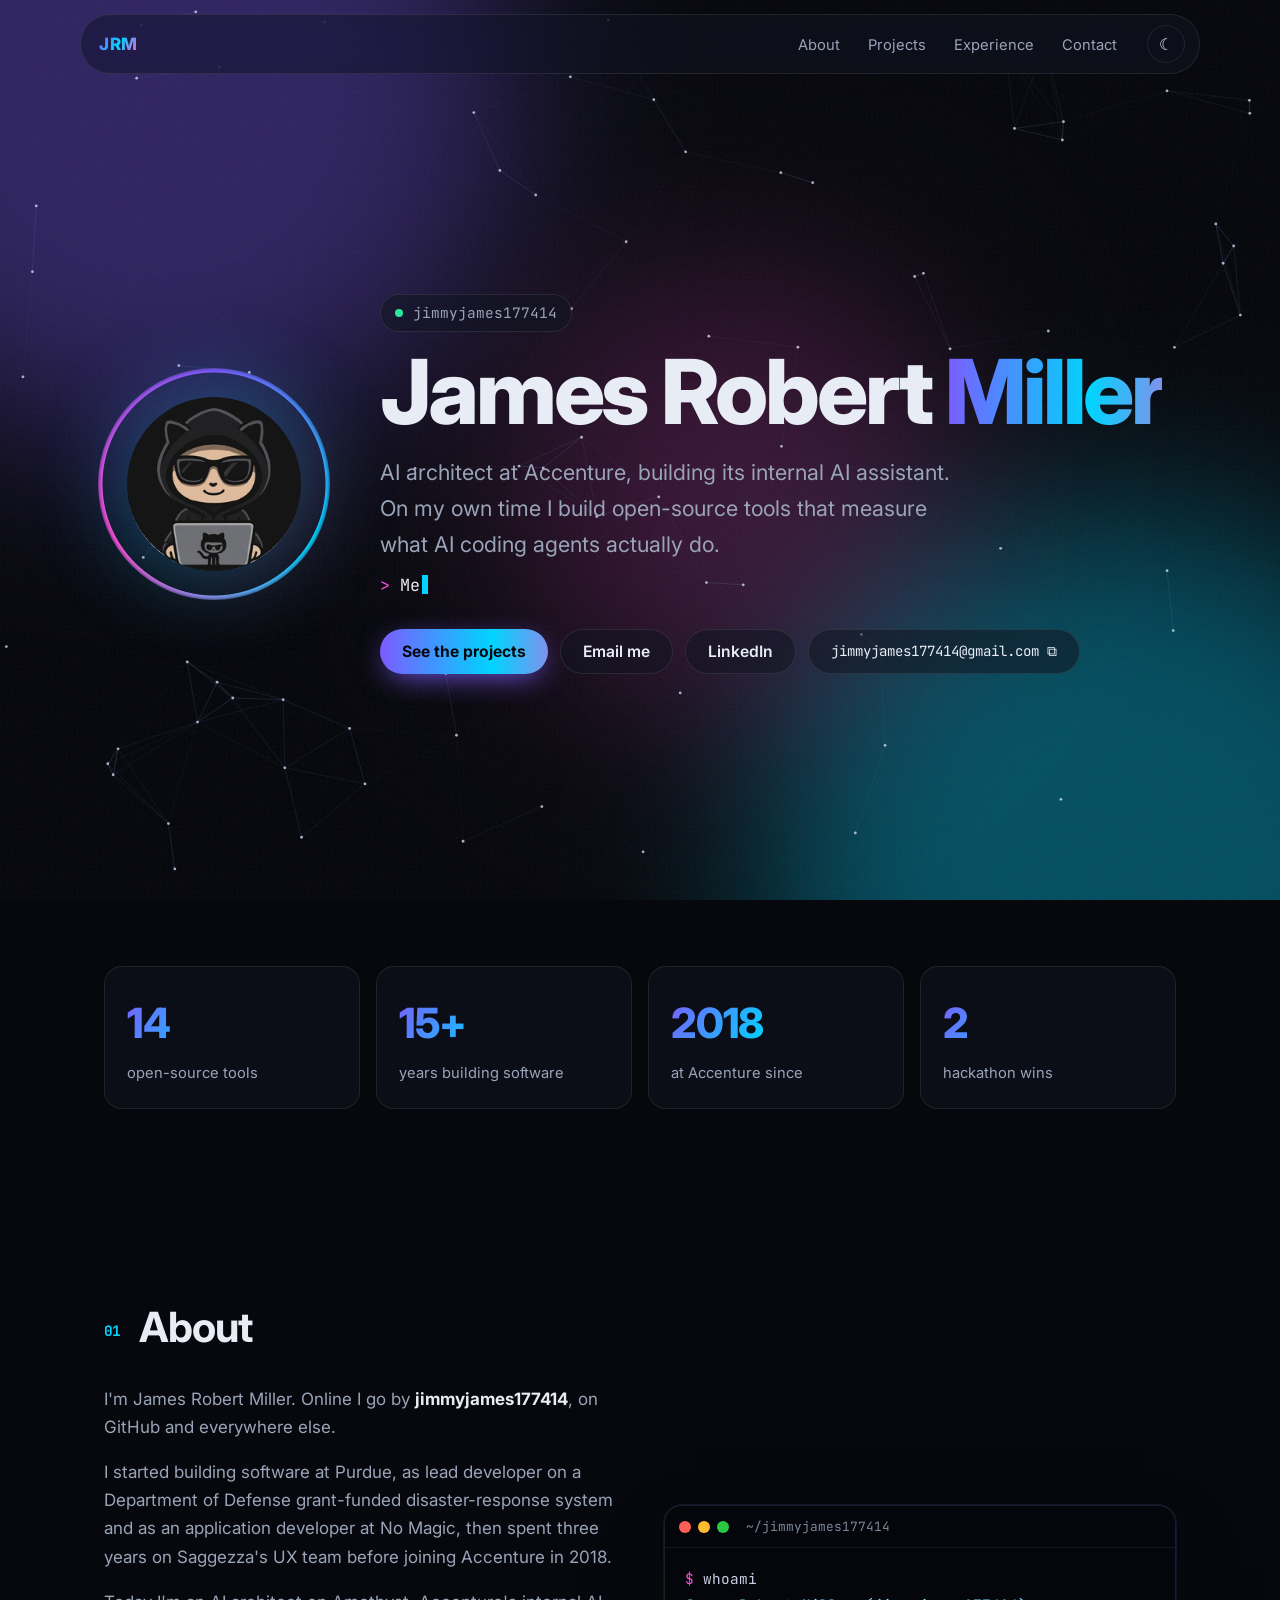
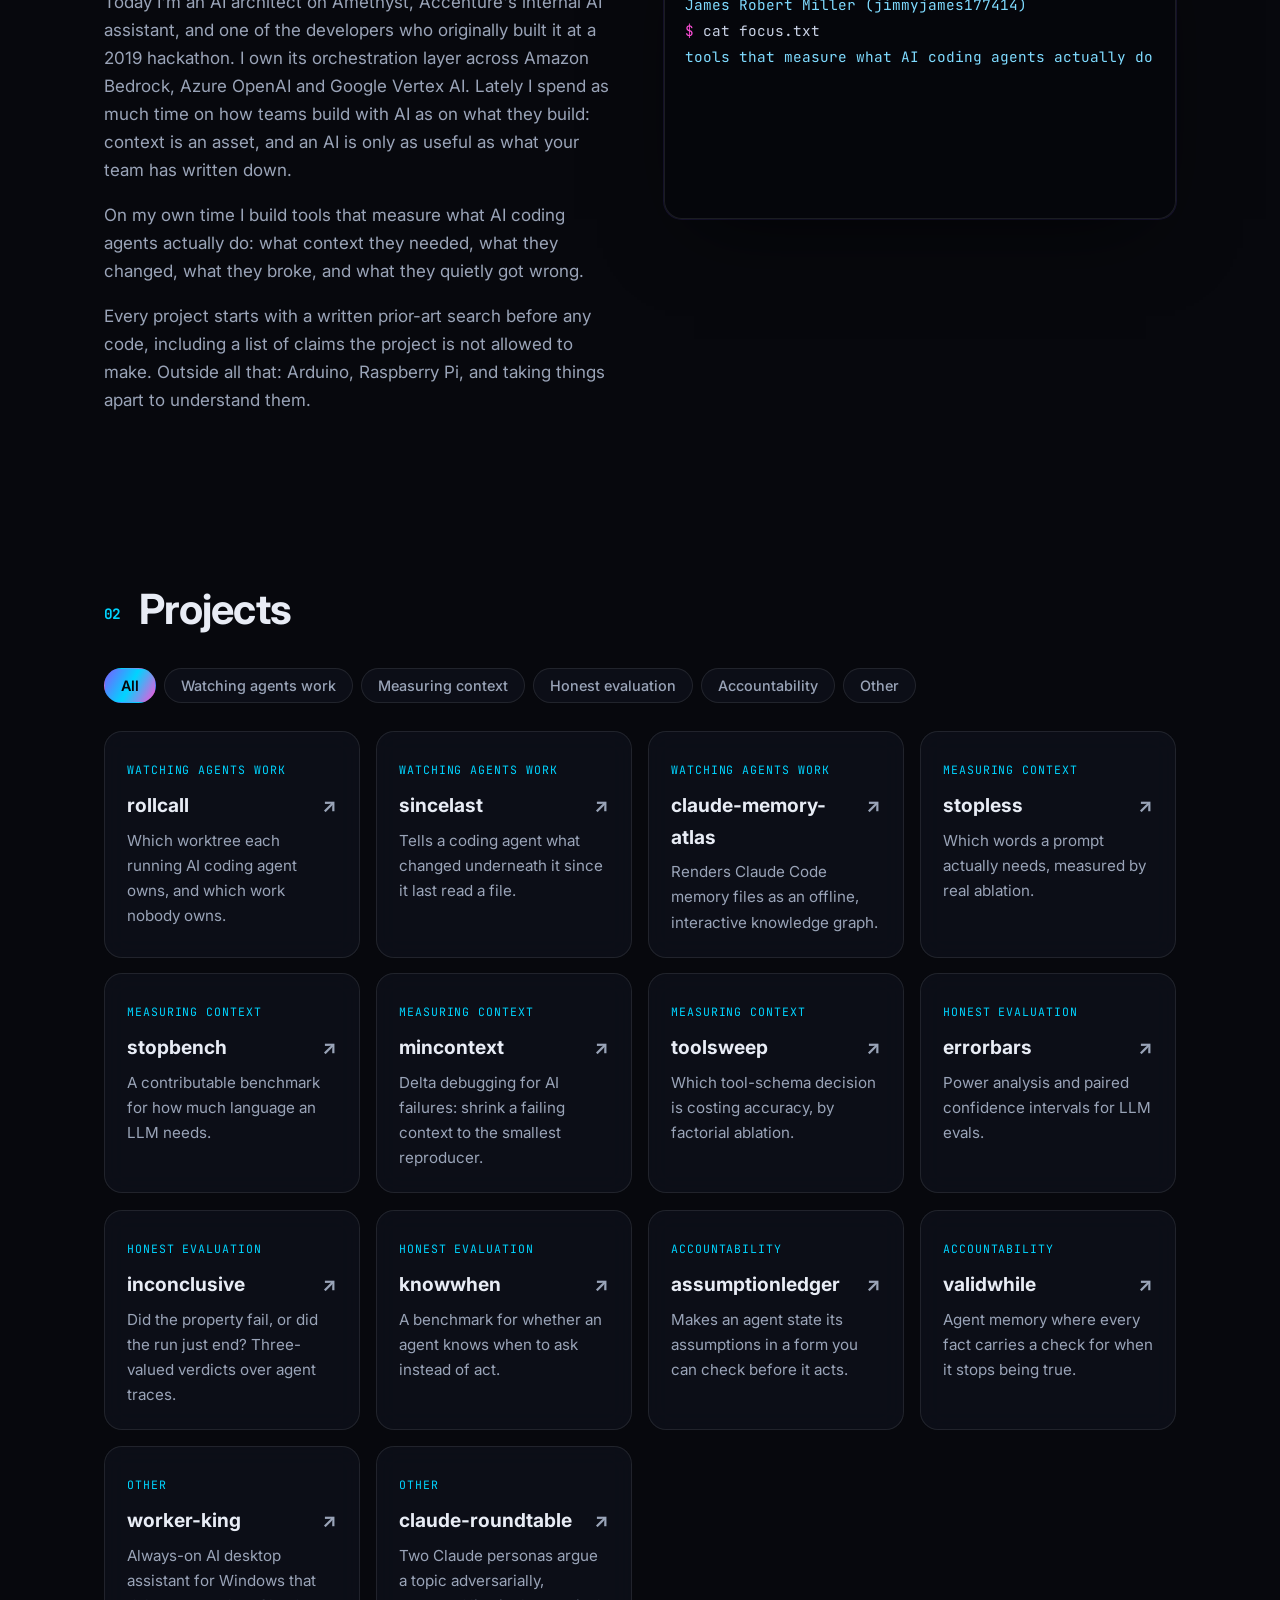
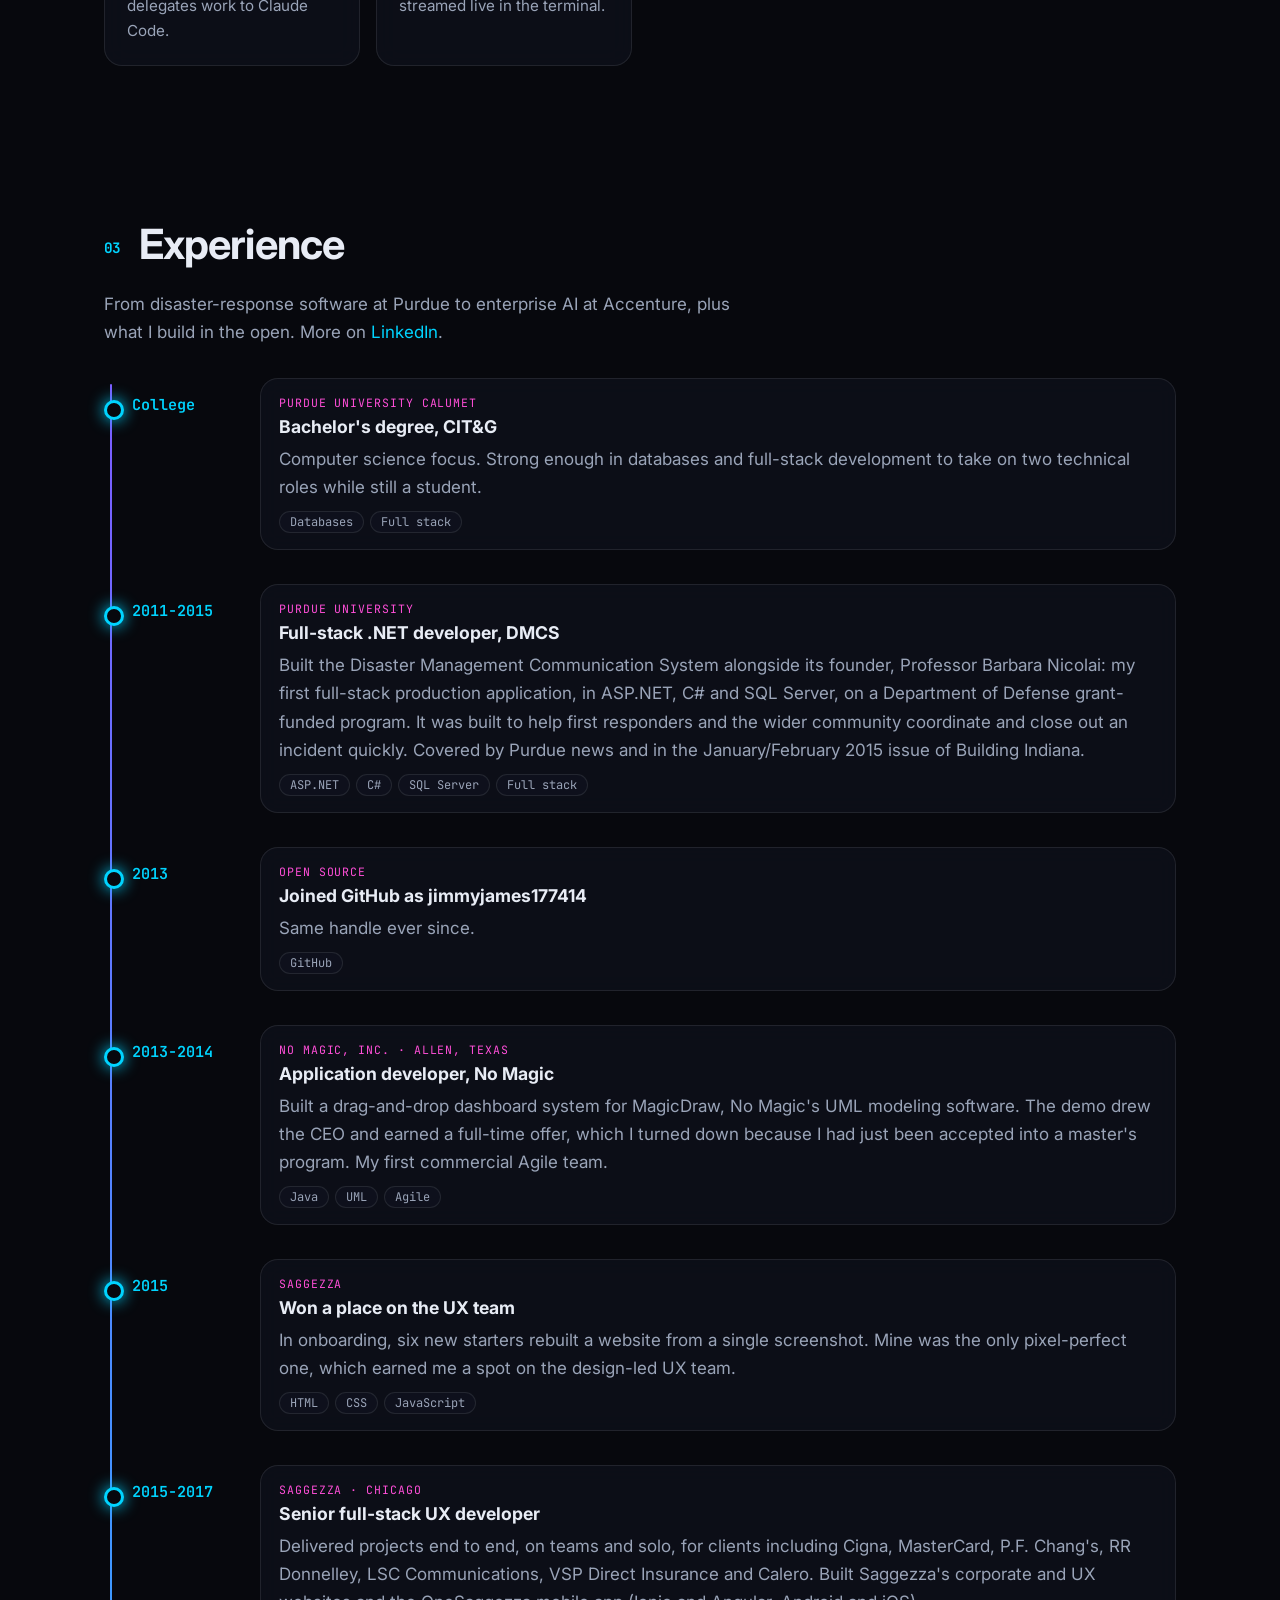
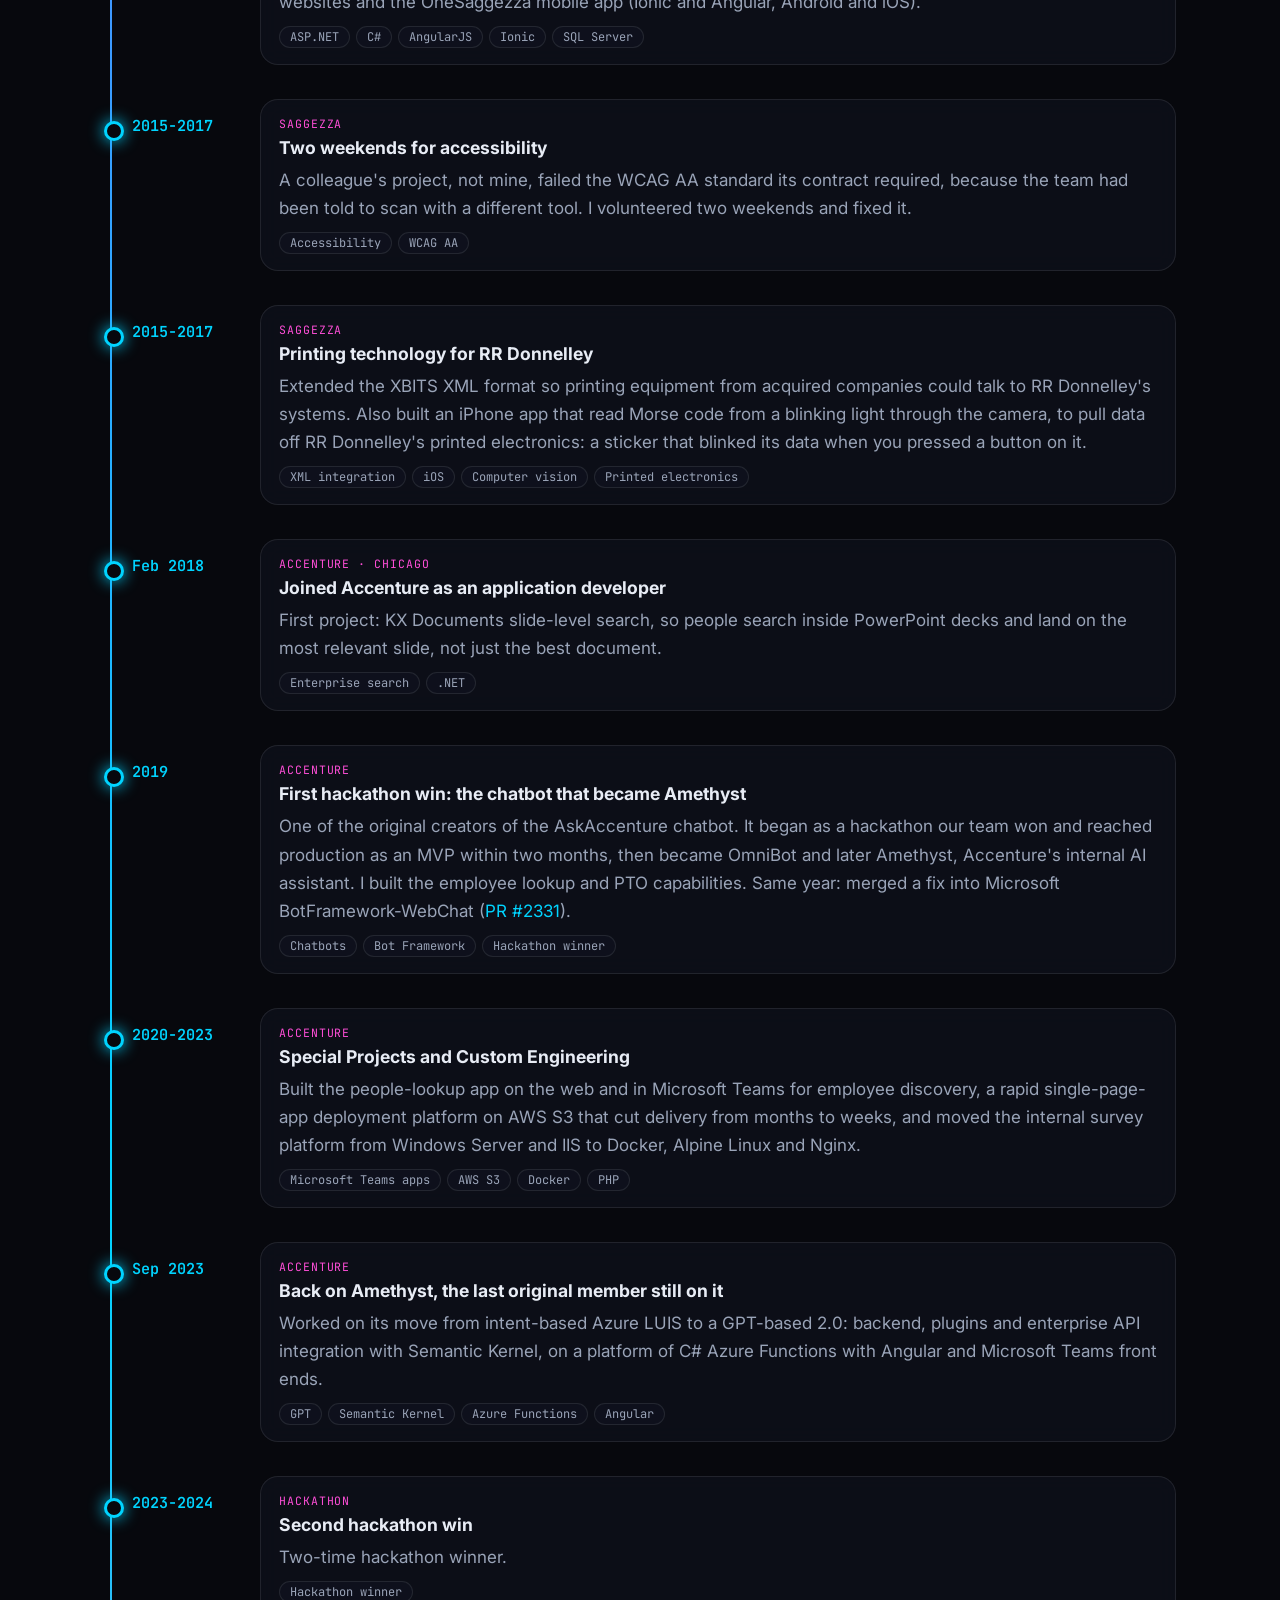
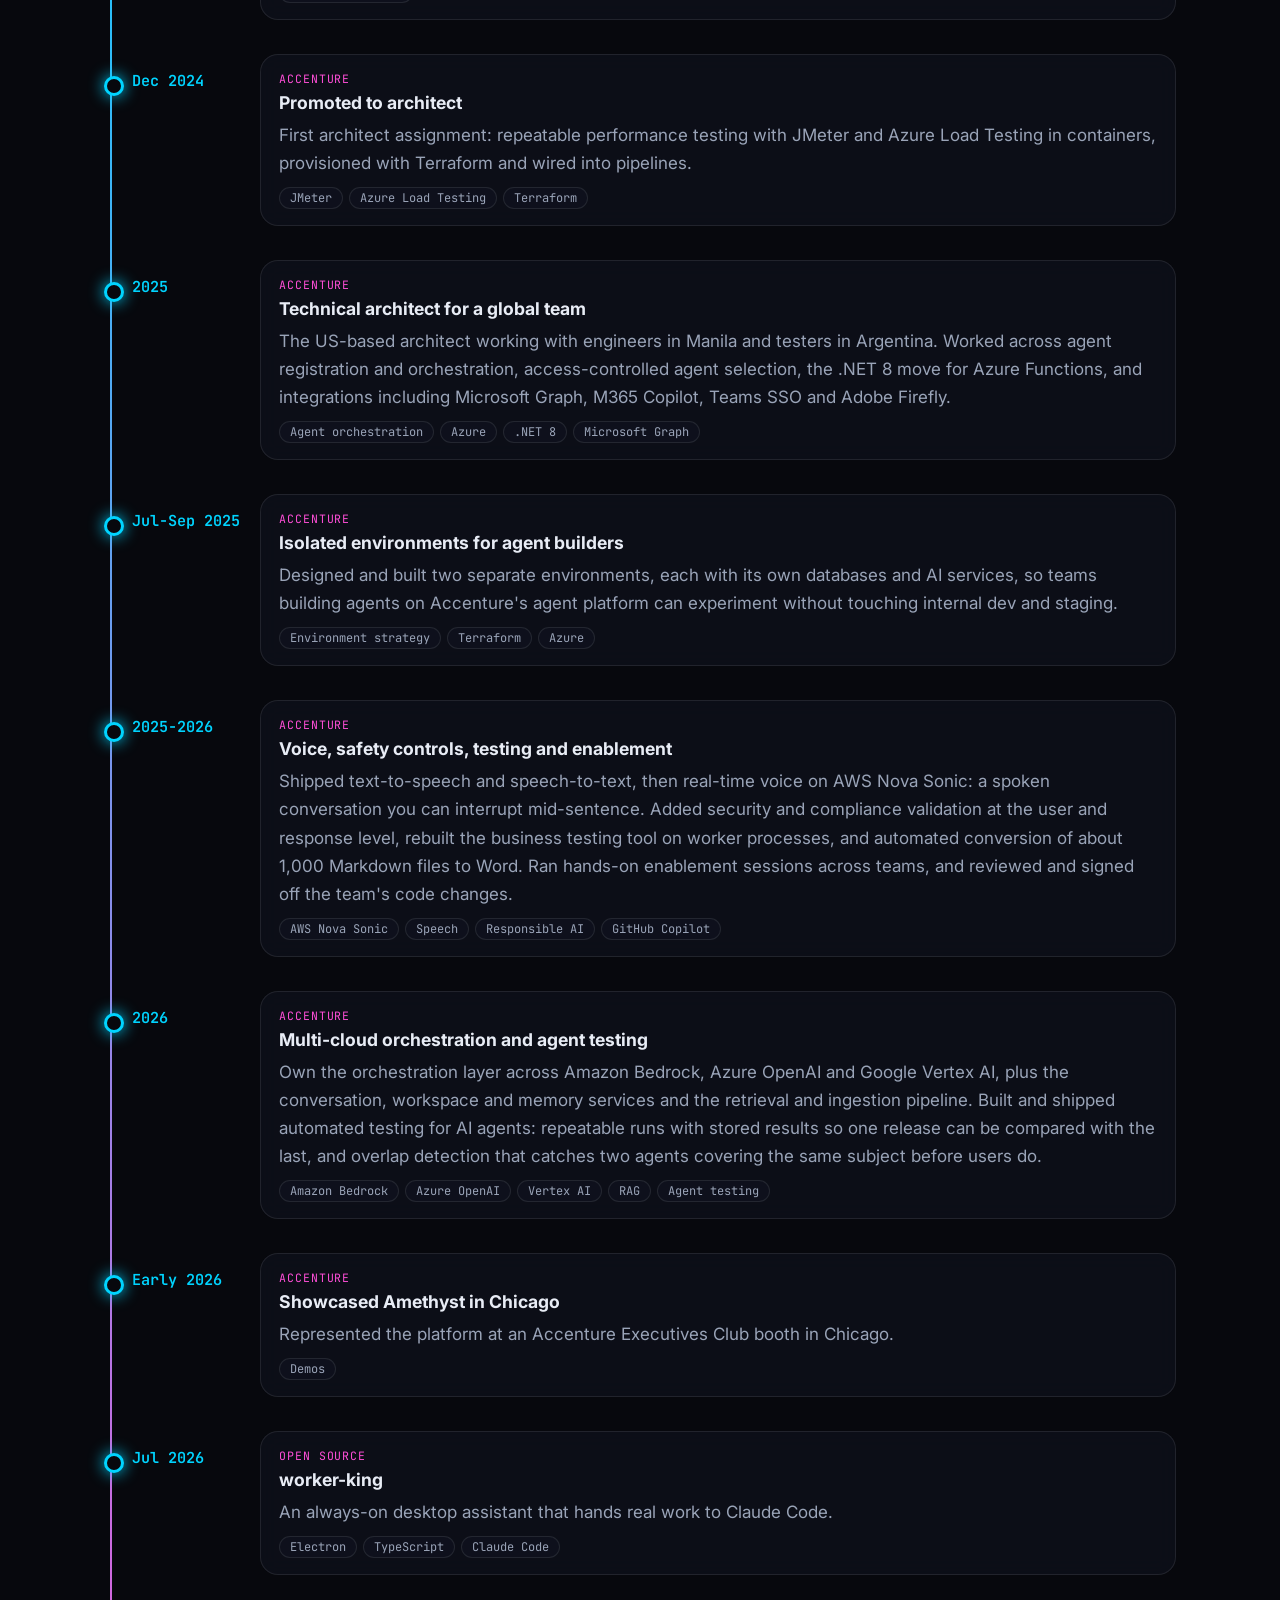
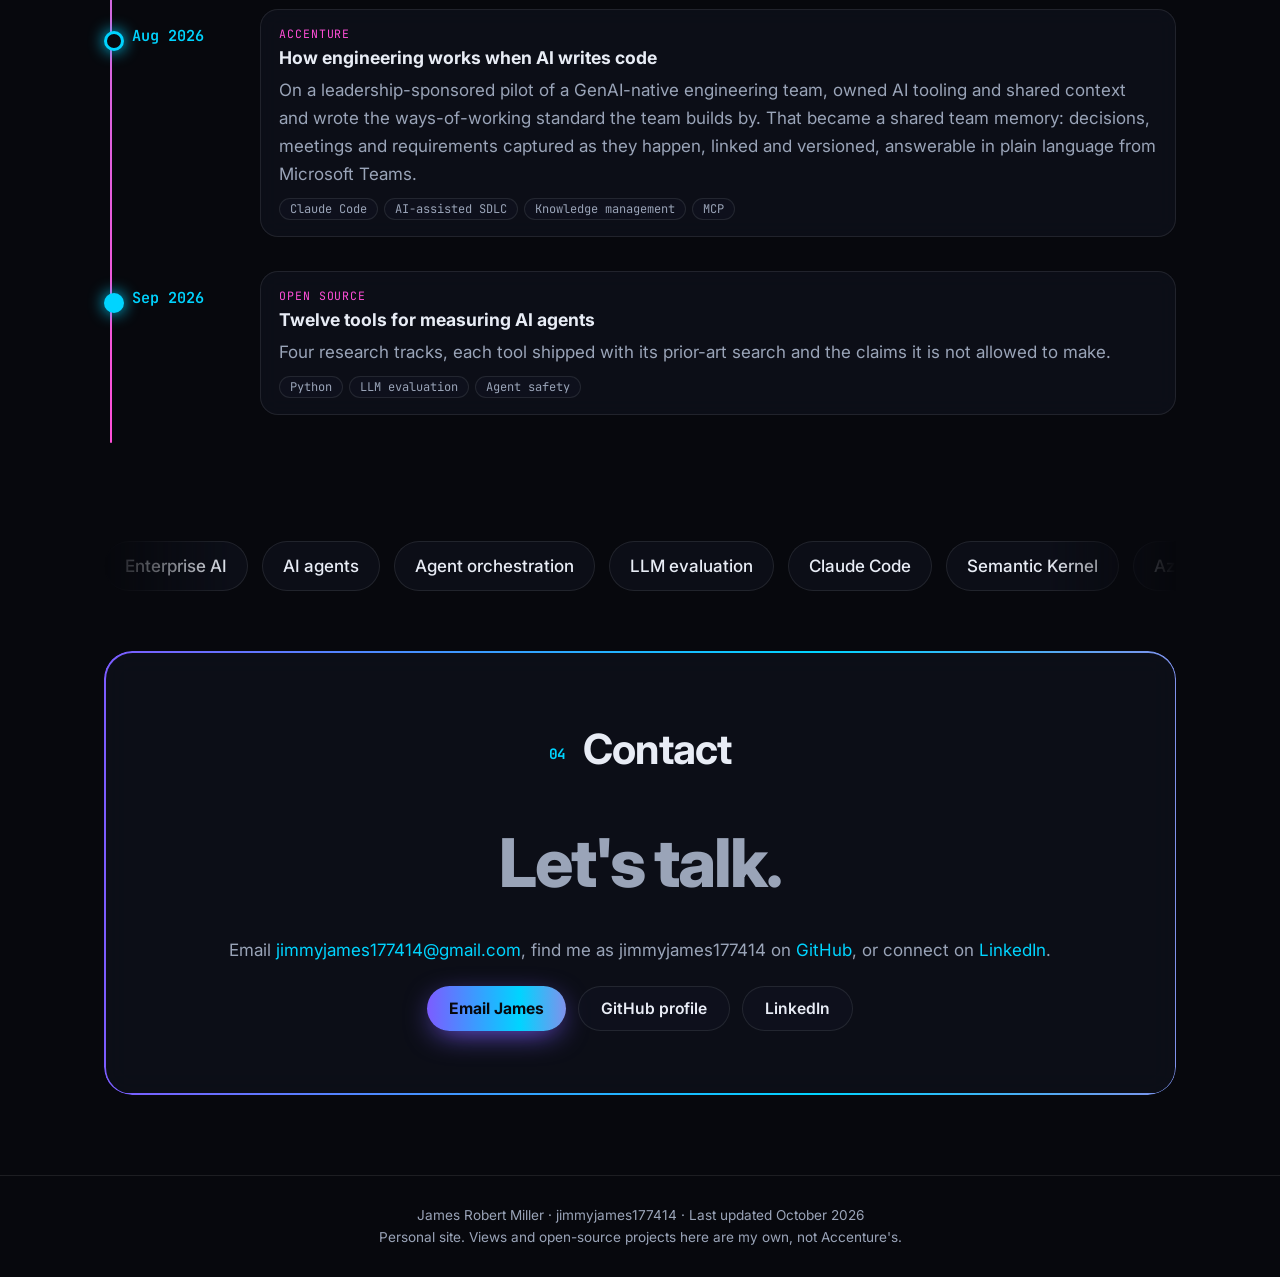
==== index.html @ a5857f71 "Review nits: tag, marquee pause for keyboard and touch, arrow fallback Co-Authored-By: Claude <norep" ====
<!doctype html>
<html lang="en" data-theme="dark">
<head>
<meta charset="utf-8">
<meta name="viewport" content="width=device-width, initial-scale=1">
<title>James Robert Miller (jimmyjames177414) | AI agent tooling</title>
<meta name="description" content="James Robert Miller (jimmyjames177414), AI architect at Accenture in Chicago. Enterprise AI and open-source agent tools. jimmyjames177414@gmail.com">
<meta name="author" content="James Robert Miller">
<link rel="canonical" href="https://jimmyjames177414.github.io/">
<link rel="me" href="https://github.com/jimmyjames177414">
<link rel="me" href="https://www.linkedin.com/in/james-miller-b6227059/">
<link rel="icon" type="image/png" sizes="32x32" href="assets/favicon-32.png">
<link rel="apple-touch-icon" href="assets/apple-touch-icon.png">
<meta name="theme-color" content="#07080d">

<meta property="og:type" content="profile">
<meta property="og:site_name" content="James Robert Miller">
<meta property="og:title" content="James Robert Miller (jimmyjames177414)">
<meta property="og:description" content="AI architect at Accenture. I build open-source tools that measure what AI coding agents actually do.">
<meta property="og:url" content="https://jimmyjames177414.github.io/">
<meta property="og:image" content="https://jimmyjames177414.github.io/assets/og.png">
<meta property="og:image:width" content="1200">
<meta property="og:image:height" content="630">
<meta property="og:image:alt" content="James Robert Miller (jimmyjames177414), AI architect at Accenture">
<meta property="profile:first_name" content="James">
<meta property="profile:last_name" content="Miller">
<meta property="profile:username" content="jimmyjames177414">
<meta name="twitter:card" content="summary_large_image">

<script type="application/ld+json">
{
  "@context": "https://schema.org",
  "@type": "ProfilePage",
  "url": "https://jimmyjames177414.github.io/",
  "dateModified": "2026-10-20",
  "mainEntity": {
    "@type": "Person",
    "@id": "https://jimmyjames177414.github.io/#person",
    "name": "James Robert Miller",
    "givenName": "James",
    "additionalName": "Robert",
    "familyName": "Miller",
    "alternateName": ["jimmyjames177414", "Jim Miller"],
    "jobTitle": "AI Architect",
    "worksFor": { "@type": "Organization", "name": "Accenture", "url": "https://www.accenture.com" },
    "alumniOf": { "@type": "CollegeOrUniversity", "name": "Purdue University Calumet" },
    "address": { "@type": "PostalAddress", "addressLocality": "Chicago", "addressRegion": "IL", "addressCountry": "US" },
    "email": "mailto:jimmyjames177414@gmail.com",
    "url": "https://jimmyjames177414.github.io/",
    "image": "https://jimmyjames177414.github.io/assets/avatar-256.png",
    "sameAs": [
      "https://github.com/jimmyjames177414",
      "https://www.linkedin.com/in/james-miller-b6227059/"
    ],
    "knowsAbout": ["Enterprise AI assistants", "Amazon Bedrock", "Azure OpenAI", "Google Vertex AI", "RAG", "MCP", "AI agents", "Agent orchestration", "LLM evaluation", "Claude Code", "Semantic Kernel", "Azure", "AWS", "Terraform", "Performance engineering", ".NET", "Python", "TypeScript", "Angular"]
  }
}
</script>

<link rel="preconnect" href="https://fonts.googleapis.com">
<link rel="preconnect" href="https://fonts.gstatic.com" crossorigin>
<link rel="stylesheet" href="https://fonts.googleapis.com/css2?family=Inter:wght@400;500;600;800&family=JetBrains+Mono:wght@400;600&display=swap">
<link rel="stylesheet" href="assets/site.css">
<script>(function(d){try{var t=localStorage.getItem('theme');if(t)d.dataset.theme=t;}catch(e){}if(!matchMedia('(prefers-reduced-motion: reduce)').matches){d.classList.add('js');setTimeout(function(){if(!window.__fx)d.classList.remove('js');},2500);}})(document.documentElement);</script>
<script src="assets/site.js" defer></script>
</head>
<body>

<div class="bg" aria-hidden="true">
  <div class="blob b1"></div><div class="blob b2"></div><div class="blob b3"></div>
  <canvas id="stars"></canvas>
  <div class="grain"></div>
</div>
<div class="cursor-glow" aria-hidden="true"></div>
<div class="progress" aria-hidden="true"></div>

<nav class="nav" aria-label="Main">
  <a class="brand" href="#top" aria-label="James Robert Miller, top of page"><span>JRM</span></a>
  <ul>
    <li><a href="#about">About</a></li>
    <li><a href="#projects">Projects</a></li>
    <li><a href="#timeline">Experience</a></li>
    <li><a href="#contact">Contact</a></li>
  </ul>
  <button class="theme" type="button" aria-label="Light theme" aria-pressed="false"><span class="sun">☀</span><span class="moon">☾</span></button>
</nav>

<main id="top">

<section class="hero">
  <div class="avatar reveal">
    <div class="ring"></div>
    <img src="assets/avatar-256.png" alt="Avatar of James Robert Miller (jimmyjames177414)" width="200" height="200">
  </div>
  <div class="hero-text">
    <p class="eyebrow reveal"><span class="dot"></span> jimmyjames177414</p>
    <h1 class="reveal">James Robert <span class="grad">Miller</span></h1>
    <p class="lead reveal">AI architect at Accenture, building its internal AI assistant. On my own time I build open-source tools that measure what AI coding agents actually do.</p>
    <p class="rotator reveal" aria-hidden="true"><span class="prompt">&gt;</span> <span id="rotate">Watching agents work.</span><span class="caret"></span></p>
    <div class="cta reveal">
      <a class="btn primary" href="#projects">See the projects</a>
      <a class="btn ghost" href="mailto:jimmyjames177414@gmail.com">Email me</a>
      <a class="btn ghost" href="https://www.linkedin.com/in/james-miller-b6227059/" rel="me">LinkedIn</a>
      <button class="btn chip copy" type="button" data-copy="jimmyjames177414@gmail.com" aria-label="Copy email address jimmyjames177414@gmail.com">jimmyjames177414@gmail.com <span aria-hidden="true">⧉</span></button>
    </div>
  </div>
</section>

<section class="stats" aria-label="At a glance">
  <div class="stat reveal tilt"><b data-count="14">14</b><span>open-source tools</span></div>
  <div class="stat reveal tilt"><b data-count="15" data-suffix="+">15+</b><span>years building software</span></div>
  <div class="stat reveal tilt"><b data-count="2018">2018</b><span>at Accenture since</span></div>
  <div class="stat reveal tilt"><b data-count="2">2</b><span>hackathon wins</span></div>
</section>

<section id="about" class="split">
  <div class="reveal">
    <h2><span class="num">01</span> About</h2>
    <p>I'm James Robert Miller. Online I go by <strong>jimmyjames177414</strong>, on GitHub and everywhere else.</p>
    <p>I started building software at Purdue, as lead developer on a Department of Defense grant-funded disaster-response system and as an application developer at No Magic, then spent three years on Saggezza's UX team before joining Accenture in 2018.</p>
    <p>Today I'm an AI architect on Amethyst, Accenture's internal AI assistant, and one of the developers who originally built it at a 2019 hackathon. I own its orchestration layer across Amazon Bedrock, Azure OpenAI and Google Vertex AI. Lately I spend as much time on how teams build with AI as on what they build: context is an asset, and an AI is only as useful as what your team has written down.</p>
    <p>On my own time I build tools that measure what AI coding agents actually do: what context they needed, what they changed, what they broke, and what they quietly got wrong.</p>
    <p>Every project starts with a written prior-art search before any code, including a list of claims the project is not allowed to make. Outside all that: Arduino, Raspberry Pi, and taking things apart to understand them.</p>
  </div>
  <div class="term reveal tilt" role="img" aria-label="Terminal showing whoami: James Robert Miller (jimmyjames177414)">
    <div class="term-bar"><i></i><i></i><i></i><span>~/jimmyjames177414</span></div>
    <pre class="term-body" id="term"><span class="l"><span class="p">$</span> whoami</span>
<span class="l o">James Robert Miller (jimmyjames177414)</span>
<span class="l"><span class="p">$</span> cat focus.txt</span>
<span class="l o">tools that measure what AI coding agents actually do</span>
<span class="l"><span class="p">$</span> ls projects/</span>
<span class="l o">rollcall  sincelast  stopless  mincontext  errorbars</span>
<span class="l o">knowwhen  validwhile  toolsweep  worker-king  ...</span>
<span class="l"><span class="p">$</span> echo $EMAIL</span>
<span class="l o">jimmyjames177414@gmail.com</span></pre>
  </div>
</section>

<section id="projects">
  <h2 class="reveal"><span class="num">02</span> Projects</h2>
  <div class="filters reveal" role="group" aria-label="Filter projects">
    <button type="button" class="on" aria-pressed="true" data-filter="all">All</button>
    <button type="button" aria-pressed="false" data-filter="watch">Watching agents work</button>
    <button type="button" aria-pressed="false" data-filter="context">Measuring context</button>
    <button type="button" aria-pressed="false" data-filter="eval">Honest evaluation</button>
    <button type="button" aria-pressed="false" data-filter="account">Accountability</button>
    <button type="button" aria-pressed="false" data-filter="other">Other</button>
  </div>
  <ul class="grid">
    <li class="card reveal tilt" data-cat="watch" data-repo="rollcall"><span class="cat">Watching agents work</span><h3><a href="https://github.com/jimmyjames177414/rollcall">rollcall</a></h3><p>Which worktree each running AI coding agent owns, and which work nobody owns.</p><span class="meta"></span></li>
    <li class="card reveal tilt" data-cat="watch" data-repo="sincelast"><span class="cat">Watching agents work</span><h3><a href="https://github.com/jimmyjames177414/sincelast">sincelast</a></h3><p>Tells a coding agent what changed underneath it since it last read a file.</p><span class="meta"></span></li>
    <li class="card reveal tilt" data-cat="watch" data-repo="claude-memory-atlas"><span class="cat">Watching agents work</span><h3><a href="https://github.com/jimmyjames177414/claude-memory-atlas">claude-memory-atlas</a></h3><p>Renders Claude Code memory files as an offline, interactive knowledge graph.</p><span class="meta"></span></li>
    <li class="card reveal tilt" data-cat="context" data-repo="stopless"><span class="cat">Measuring context</span><h3><a href="https://github.com/jimmyjames177414/stopless">stopless</a></h3><p>Which words a prompt actually needs, measured by real ablation.</p><span class="meta"></span></li>
    <li class="card reveal tilt" data-cat="context" data-repo="stopbench"><span class="cat">Measuring context</span><h3><a href="https://github.com/jimmyjames177414/stopbench">stopbench</a></h3><p>A contributable benchmark for how much language an LLM needs.</p><span class="meta"></span></li>
    <li class="card reveal tilt" data-cat="context" data-repo="mincontext"><span class="cat">Measuring context</span><h3><a href="https://github.com/jimmyjames177414/mincontext">mincontext</a></h3><p>Delta debugging for AI failures: shrink a failing context to the smallest reproducer.</p><span class="meta"></span></li>
    <li class="card reveal tilt" data-cat="context" data-repo="toolsweep"><span class="cat">Measuring context</span><h3><a href="https://github.com/jimmyjames177414/toolsweep">toolsweep</a></h3><p>Which tool-schema decision is costing accuracy, by factorial ablation.</p><span class="meta"></span></li>
    <li class="card reveal tilt" data-cat="eval" data-repo="errorbars"><span class="cat">Honest evaluation</span><h3><a href="https://github.com/jimmyjames177414/errorbars">errorbars</a></h3><p>Power analysis and paired confidence intervals for LLM evals.</p><span class="meta"></span></li>
    <li class="card reveal tilt" data-cat="eval" data-repo="inconclusive"><span class="cat">Honest evaluation</span><h3><a href="https://github.com/jimmyjames177414/inconclusive">inconclusive</a></h3><p>Did the property fail, or did the run just end? Three-valued verdicts over agent traces.</p><span class="meta"></span></li>
    <li class="card reveal tilt" data-cat="eval" data-repo="knowwhen"><span class="cat">Honest evaluation</span><h3><a href="https://github.com/jimmyjames177414/knowwhen">knowwhen</a></h3><p>A benchmark for whether an agent knows when to ask instead of act.</p><span class="meta"></span></li>
    <li class="card reveal tilt" data-cat="account" data-repo="assumptionledger"><span class="cat">Accountability</span><h3><a href="https://github.com/jimmyjames177414/assumptionledger">assumptionledger</a></h3><p>Makes an agent state its assumptions in a form you can check before it acts.</p><span class="meta"></span></li>
    <li class="card reveal tilt" data-cat="account" data-repo="validwhile"><span class="cat">Accountability</span><h3><a href="https://github.com/jimmyjames177414/validwhile">validwhile</a></h3><p>Agent memory where every fact carries a check for when it stops being true.</p><span class="meta"></span></li>
    <li class="card reveal tilt" data-cat="other" data-repo="worker-king"><span class="cat">Other</span><h3><a href="https://github.com/jimmyjames177414/worker-king">worker-king</a></h3><p>Always-on AI desktop assistant for Windows that delegates work to Claude Code.</p><span class="meta"></span></li>
    <li class="card reveal tilt" data-cat="other" data-repo="claude-roundtable"><span class="cat">Other</span><h3><a href="https://github.com/jimmyjames177414/claude-roundtable">claude-roundtable</a></h3><p>Two Claude personas argue a topic adversarially, streamed live in the terminal.</p><span class="meta"></span></li>
  </ul>
</section>

<section id="timeline">
  <h2 class="reveal"><span class="num">03</span> Experience</h2>
  <p class="sub reveal">From disaster-response software at Purdue to enterprise AI at Accenture, plus what I build in the open. More on <a href="https://www.linkedin.com/in/james-miller-b6227059/">LinkedIn</a>.</p>
  <ol class="tl">
    <li class="reveal"><span class="when">College</span><div><p class="org">Purdue University Calumet</p><h3>Bachelor's degree, CIT&amp;G</h3><p>Computer science focus. Strong enough in databases and full-stack development to take on two technical roles while still a student.</p><p class="tags"><span>Databases</span><span>Full stack</span></p></div></li>
    <li class="reveal"><span class="when">2011-2015</span><div><p class="org">Purdue University</p><h3>Full-stack .NET developer, DMCS</h3><p>Built the Disaster Management Communication System alongside its founder, Professor Barbara Nicolai: my first full-stack production application, in ASP.NET, C# and SQL Server, on a Department of Defense grant-funded program. It was built to help first responders and the wider community coordinate and close out an incident quickly. Covered by Purdue news and in the January/February 2015 issue of Building Indiana.</p><p class="tags"><span>ASP.NET</span><span>C#</span><span>SQL Server</span><span>Full stack</span></p></div></li>
    <li class="reveal"><span class="when">2013</span><div><p class="org">Open source</p><h3>Joined GitHub as jimmyjames177414</h3><p>Same handle ever since.</p><p class="tags"><span>GitHub</span></p></div></li>
    <li class="reveal"><span class="when">2013-2014</span><div><p class="org">No Magic, Inc. · Allen, Texas</p><h3>Application developer, No Magic</h3><p>Built a drag-and-drop dashboard system for MagicDraw, No Magic's UML modeling software. The demo drew the CEO and earned a full-time offer, which I turned down because I had just been accepted into a master's program. My first commercial Agile team.</p><p class="tags"><span>Java</span><span>UML</span><span>Agile</span></p></div></li>
    <li class="reveal"><span class="when">2015</span><div><p class="org">Saggezza</p><h3>Won a place on the UX team</h3><p>In onboarding, six new starters rebuilt a website from a single screenshot. Mine was the only pixel-perfect one, which earned me a spot on the design-led UX team.</p><p class="tags"><span>HTML</span><span>CSS</span><span>JavaScript</span></p></div></li>
    <li class="reveal"><span class="when">2015-2017</span><div><p class="org">Saggezza · Chicago</p><h3>Senior full-stack UX developer</h3><p>Delivered projects end to end, on teams and solo, for clients including Cigna, MasterCard, P.F. Chang's, RR Donnelley, LSC Communications, VSP Direct Insurance and Calero. Built Saggezza's corporate and UX websites and the OneSaggezza mobile app (Ionic and Angular, Android and iOS).</p><p class="tags"><span>ASP.NET</span><span>C#</span><span>AngularJS</span><span>Ionic</span><span>SQL Server</span></p></div></li>
    <li class="reveal"><span class="when">2015-2017</span><div><p class="org">Saggezza</p><h3>Two weekends for accessibility</h3><p>A colleague's project, not mine, failed the WCAG AA standard its contract required, because the team had been told to scan with a different tool. I volunteered two weekends and fixed it.</p><p class="tags"><span>Accessibility</span><span>WCAG AA</span></p></div></li>
    <li class="reveal"><span class="when">2015-2017</span><div><p class="org">Saggezza</p><h3>Printing technology for RR Donnelley</h3><p>Extended the XBITS XML format so printing equipment from acquired companies could talk to RR Donnelley's systems. Also built an iPhone app that read Morse code from a blinking light through the camera, to pull data off RR Donnelley's printed electronics: a sticker that blinked its data when you pressed a button on it.</p><p class="tags"><span>XML integration</span><span>iOS</span><span>Computer vision</span><span>Printed electronics</span></p></div></li>
    <li class="reveal"><span class="when">Feb 2018</span><div><p class="org">Accenture · Chicago</p><h3>Joined Accenture as an application developer</h3><p>First project: KX Documents slide-level search, so people search inside PowerPoint decks and land on the most relevant slide, not just the best document.</p><p class="tags"><span>Enterprise search</span><span>.NET</span></p></div></li>
    <li class="reveal"><span class="when">2019</span><div><p class="org">Accenture</p><h3>First hackathon win: the chatbot that became Amethyst</h3><p>One of the original creators of the AskAccenture chatbot. It began as a hackathon our team won and reached production as an MVP within two months, then became OmniBot and later Amethyst, Accenture's internal AI assistant. I built the employee lookup and PTO capabilities. Same year: merged a fix into Microsoft BotFramework-WebChat (<a href="https://github.com/microsoft/BotFramework-WebChat/pull/2331">PR #2331</a>).</p><p class="tags"><span>Chatbots</span><span>Bot Framework</span><span>Hackathon winner</span></p></div></li>
    <li class="reveal"><span class="when">2020-2023</span><div><p class="org">Accenture</p><h3>Special Projects and Custom Engineering</h3><p>Built the people-lookup app on the web and in Microsoft Teams for employee discovery, a rapid single-page-app deployment platform on AWS S3 that cut delivery from months to weeks, and moved the internal survey platform from Windows Server and IIS to Docker, Alpine Linux and Nginx.</p><p class="tags"><span>Microsoft Teams apps</span><span>AWS S3</span><span>Docker</span><span>PHP</span></p></div></li>
    <li class="reveal"><span class="when">Sep 2023</span><div><p class="org">Accenture</p><h3>Back on Amethyst, the last original member still on it</h3><p>Worked on its move from intent-based Azure LUIS to a GPT-based 2.0: backend, plugins and enterprise API integration with Semantic Kernel, on a platform of C# Azure Functions with Angular and Microsoft Teams front ends.</p><p class="tags"><span>GPT</span><span>Semantic Kernel</span><span>Azure Functions</span><span>Angular</span></p></div></li>
    <li class="reveal"><span class="when">2023-2024</span><div><p class="org">Hackathon</p><h3>Second hackathon win</h3><p>Two-time hackathon winner.</p><p class="tags"><span>Hackathon winner</span></p></div></li>
    <li class="reveal"><span class="when">Dec 2024</span><div><p class="org">Accenture</p><h3>Promoted to architect</h3><p>First architect assignment: repeatable performance testing with JMeter and Azure Load Testing in containers, provisioned with Terraform and wired into pipelines.</p><p class="tags"><span>JMeter</span><span>Azure Load Testing</span><span>Terraform</span></p></div></li>
    <li class="reveal"><span class="when">2025</span><div><p class="org">Accenture</p><h3>Technical architect for a global team</h3><p>The US-based architect working with engineers in Manila and testers in Argentina. Worked across agent registration and orchestration, access-controlled agent selection, the .NET 8 move for Azure Functions, and integrations including Microsoft Graph, M365 Copilot, Teams SSO and Adobe Firefly.</p><p class="tags"><span>Agent orchestration</span><span>Azure</span><span>.NET 8</span><span>Microsoft Graph</span></p></div></li>
    <li class="reveal"><span class="when">Jul-Sep 2025</span><div><p class="org">Accenture</p><h3>Isolated environments for agent builders</h3><p>Designed and built two separate environments, each with its own databases and AI services, so teams building agents on Accenture's agent platform can experiment without touching internal dev and staging.</p><p class="tags"><span>Environment strategy</span><span>Terraform</span><span>Azure</span></p></div></li>
    <li class="reveal"><span class="when">2025-2026</span><div><p class="org">Accenture</p><h3>Voice, safety controls, testing and enablement</h3><p>Shipped text-to-speech and speech-to-text, then real-time voice on AWS Nova Sonic: a spoken conversation you can interrupt mid-sentence. Added security and compliance validation at the user and response level, rebuilt the business testing tool on worker processes, and automated conversion of about 1,000 Markdown files to Word. Ran hands-on enablement sessions across teams, and reviewed and signed off the team's code changes.</p><p class="tags"><span>AWS Nova Sonic</span><span>Speech</span><span>Responsible AI</span><span>GitHub Copilot</span></p></div></li>
    <li class="reveal"><span class="when">2026</span><div><p class="org">Accenture</p><h3>Multi-cloud orchestration and agent testing</h3><p>Own the orchestration layer across Amazon Bedrock, Azure OpenAI and Google Vertex AI, plus the conversation, workspace and memory services and the retrieval and ingestion pipeline. Built and shipped automated testing for AI agents: repeatable runs with stored results so one release can be compared with the last, and overlap detection that catches two agents covering the same subject before users do.</p><p class="tags"><span>Amazon Bedrock</span><span>Azure OpenAI</span><span>Vertex AI</span><span>RAG</span><span>Agent testing</span></p></div></li>
    <li class="reveal"><span class="when">Early 2026</span><div><p class="org">Accenture</p><h3>Showcased Amethyst in Chicago</h3><p>Represented the platform at an Accenture Executives Club booth in Chicago.</p><p class="tags"><span>Demos</span></p></div></li>
    <li class="reveal"><span class="when">Jul 2026</span><div><p class="org">Open source</p><h3>worker-king</h3><p>An always-on desktop assistant that hands real work to Claude Code.</p><p class="tags"><span>Electron</span><span>TypeScript</span><span>Claude Code</span></p></div></li>
    <li class="reveal"><span class="when">Aug 2026</span><div><p class="org">Accenture</p><h3>How engineering works when AI writes code</h3><p>On a leadership-sponsored pilot of a GenAI-native engineering team, owned AI tooling and shared context and wrote the ways-of-working standard the team builds by. That became a shared team memory: decisions, meetings and requirements captured as they happen, linked and versioned, answerable in plain language from Microsoft Teams.</p><p class="tags"><span>Claude Code</span><span>AI-assisted SDLC</span><span>Knowledge management</span><span>MCP</span></p></div></li>
    <li class="reveal now"><span class="when">Sep 2026</span><div><p class="org">Open source</p><h3>Twelve tools for measuring AI agents</h3><p>Four research tracks, each tool shipped with its prior-art search and the claims it is not allowed to make.</p><p class="tags"><span>Python</span><span>LLM evaluation</span><span>Agent safety</span></p></div></li>
  </ol>
</section>

<section class="marquee" aria-label="Skills (hover, focus or press to pause)" tabindex="0">
  <div class="track">
    <span>Enterprise AI</span><span>AI agents</span><span>Agent orchestration</span><span>LLM evaluation</span><span>Claude Code</span><span>Semantic Kernel</span><span>Azure</span><span>AWS</span><span>Terraform</span><span>Kubernetes</span><span>.NET</span><span>C#</span><span>Python</span><span>TypeScript</span><span>Angular</span><span>Microsoft Teams apps</span><span>Performance engineering</span><span aria-hidden="true">Enterprise AI</span><span aria-hidden="true">AI agents</span><span aria-hidden="true">Agent orchestration</span><span aria-hidden="true">LLM evaluation</span><span aria-hidden="true">Claude Code</span><span aria-hidden="true">Semantic Kernel</span><span aria-hidden="true">Azure</span><span aria-hidden="true">AWS</span><span aria-hidden="true">Terraform</span><span aria-hidden="true">Kubernetes</span><span aria-hidden="true">.NET</span><span aria-hidden="true">C#</span><span aria-hidden="true">Python</span><span aria-hidden="true">TypeScript</span><span aria-hidden="true">Angular</span><span aria-hidden="true">Microsoft Teams apps</span><span aria-hidden="true">Performance engineering</span>
  </div>
</section>

<section id="contact" class="contact reveal">
  <h2><span class="num">04</span> Contact</h2>
  <p class="big">Let's talk.</p>
  <p>Email <a href="mailto:jimmyjames177414@gmail.com">jimmyjames177414@gmail.com</a>, find me as jimmyjames177414 on <a href="https://github.com/jimmyjames177414" rel="me">GitHub</a>, or connect on <a href="https://www.linkedin.com/in/james-miller-b6227059/" rel="me">LinkedIn</a>.</p>
  <div class="cta">
    <a class="btn primary" href="mailto:jimmyjames177414@gmail.com">Email James</a>
    <a class="btn ghost" href="https://github.com/jimmyjames177414">GitHub profile</a>
    <a class="btn ghost" href="https://www.linkedin.com/in/james-miller-b6227059/" rel="me">LinkedIn</a>
  </div>
</section>

</main>

<footer>James Robert Miller · jimmyjames177414 · Last updated October 2026<br>Personal site. Views and open-source projects here are my own, not Accenture's.</footer>
<div class="toast" role="status" aria-live="polite"></div>

</body>
</html>
---- assets/site.css ----
:root {
  --bg:#07080d; --bg2:#0d0f18; --fg:#e8ecf5; --muted:#9aa4b8; --line:rgba(255,255,255,.09);
  --glass:rgba(18,21,34,.55); --glass-hi:rgba(28,32,50,.75);
  --a1:#7c5cff; --a2:#00d4ff; --a3:#ff4fd8;
  --grad:linear-gradient(120deg,var(--a1),var(--a2) 50%,var(--a3));
  --grad-loop:linear-gradient(90deg,var(--a1),var(--a2),var(--a3),var(--a1));
  --on-grad:#07080d;
  --radius:18px; --mono:"JetBrains Mono",ui-monospace,Consolas,monospace;
}
[data-theme="light"] {
  --bg:#f5f6fb; --bg2:#ffffff; --fg:#0d1020; --muted:#4f5670; --line:rgba(13,16,32,.1);
  --glass:rgba(255,255,255,.6); --glass-hi:rgba(255,255,255,.85);
  --a1:#5b3df5; --a2:#00739a; --a3:#a8168a; --on-grad:#ffffff;
}
* { box-sizing:border-box; }
html { scroll-behavior:smooth; scroll-padding-top:80px; }
body { margin:0; background:var(--bg); color:var(--fg); font:17px/1.65 Inter,system-ui,-apple-system,"Segoe UI",Roboto,sans-serif; overflow-x:hidden; transition:background .4s,color .4s; }
a { color:var(--a2); text-decoration:none; }
a:hover, a:focus-visible { text-decoration:underline; text-underline-offset:3px; }
:focus-visible { outline:2px solid var(--a2); outline-offset:3px; border-radius:6px; }
main { position:relative; z-index:1; max-width:1120px; margin:0 auto; padding:0 24px; }

/* Background: aurora blobs, star canvas, grain */
.bg { position:fixed; inset:0; z-index:0; overflow:hidden; pointer-events:none; }
.blob { position:absolute; width:55vmax; height:55vmax; border-radius:50%; filter:blur(90px); opacity:.35; mix-blend-mode:screen; }
[data-theme="light"] .blob { opacity:.22; mix-blend-mode:multiply; }
.b1 { background:var(--a1); top:-20vmax; left:-15vmax; animation:drift1 26s ease-in-out infinite alternate; }
.b2 { background:var(--a2); bottom:-25vmax; right:-15vmax; animation:drift2 32s ease-in-out infinite alternate; }
.b3 { background:var(--a3); top:30%; left:40%; width:35vmax; height:35vmax; opacity:.2; animation:drift3 22s ease-in-out infinite alternate; }
@keyframes drift1 { to { transform:translate(18vw,12vh) scale(1.15); } }
@keyframes drift2 { to { transform:translate(-14vw,-16vh) scale(1.1); } }
@keyframes drift3 { to { transform:translate(-20vw,10vh) scale(.85); } }
#stars { position:absolute; inset:0; width:100%; height:100%; }
.grain { position:absolute; inset:-50%; opacity:.06; background-image:url("data:image/svg+xml,%3Csvg xmlns='http://www.w3.org/2000/svg' width='160' height='160'%3E%3Cfilter id='n'%3E%3CfeTurbulence baseFrequency='.8' numOctaves='3'/%3E%3C/filter%3E%3Crect width='100%25' height='100%25' filter='url(%23n)'/%3E%3C/svg%3E"); animation:grain 1.2s steps(6) infinite; }
@keyframes grain { 0%{transform:translate(0,0)} 33%{transform:translate(-3%,2%)} 66%{transform:translate(2%,-3%)} 100%{transform:translate(0,0)} }

.cursor-glow { position:fixed; z-index:0; width:520px; height:520px; left:0; top:0; border-radius:50%; pointer-events:none; background:radial-gradient(circle,rgba(124,92,255,.18),transparent 60%); transform:translate(-50%,-50%); transition:opacity .3s; opacity:0; }
.progress { position:fixed; z-index:20; top:0; left:0; height:3px; width:100%; background:var(--grad); transform-origin:0 50%; transform:scaleX(0); }

/* Nav */
.nav { position:sticky; top:14px; z-index:10; margin:14px auto 0; width:min(1120px,calc(100% - 28px)); display:flex; align-items:center; gap:18px; padding:10px 14px 10px 18px; border:1px solid var(--line); border-radius:999px; background:var(--glass); backdrop-filter:blur(16px) saturate(1.4); -webkit-backdrop-filter:blur(16px) saturate(1.4); }
.brand span { font-weight:800; letter-spacing:.04em; background:var(--grad); -webkit-background-clip:text; background-clip:text; color:transparent; }
.nav ul { display:flex; gap:4px; list-style:none; margin:0 0 0 auto; padding:0; }
.nav ul a { color:var(--muted); padding:6px 12px; border-radius:999px; font-size:.92rem; transition:color .2s,background .2s; }
.nav ul a:hover { color:var(--fg); background:var(--line); text-decoration:none; }
.theme { border:1px solid var(--line); background:transparent; color:var(--fg); width:38px; height:38px; border-radius:50%; cursor:pointer; font-size:1rem; position:relative; overflow:hidden; }
.theme span { position:absolute; inset:0; display:grid; place-items:center; transition:transform .5s cubic-bezier(.6,-.4,.3,1.4); }
[data-theme="dark"] .sun { transform:translateY(120%); }
[data-theme="light"] .moon { transform:translateY(-120%); }

/* Hero */
.hero { min-height:calc(100vh - 80px); display:grid; grid-template-columns:auto 1fr; gap:56px; align-items:center; padding:40px 0; }
.avatar { position:relative; width:220px; height:220px; display:grid; place-items:center; }
.avatar img { position:relative; width:200px; height:200px; clip-path:circle(43.5%); animation:float 6s ease-in-out infinite; }
.ring { position:absolute; inset:-6px; border-radius:50%; background:conic-gradient(from 0deg,var(--a1),var(--a2),var(--a3),var(--a1)); animation:spin 8s linear infinite; filter:blur(2px); -webkit-mask:radial-gradient(farthest-side,transparent calc(100% - 5px),#000 calc(100% - 4px)); mask:radial-gradient(farthest-side,transparent calc(100% - 5px),#000 calc(100% - 4px)); }
.avatar::after { content:""; position:absolute; inset:10%; border-radius:50%; background:var(--grad); filter:blur(48px); opacity:.45; z-index:-1; animation:pulse 4s ease-in-out infinite; }
@keyframes spin { to { transform:rotate(360deg); } }
@keyframes float { 50% { transform:translateY(-10px); } }
@keyframes pulse { 50% { opacity:.2; transform:scale(.9); } }
.eyebrow { display:inline-flex; align-items:center; gap:10px; margin:0 0 14px; padding:6px 14px; border:1px solid var(--line); border-radius:999px; background:var(--glass); font-family:var(--mono); font-size:.9rem; color:var(--muted); }
.dot { width:8px; height:8px; border-radius:50%; background:#2ee59d; box-shadow:0 0 0 0 rgba(46,229,157,.6); animation:ping 2s infinite; }
@keyframes ping { 70% { box-shadow:0 0 0 10px rgba(46,229,157,0); } 100% { box-shadow:0 0 0 0 rgba(46,229,157,0); } }
h1 { font-size:clamp(2.8rem,7vw,5.6rem); line-height:1.02; letter-spacing:-.035em; font-weight:800; margin:0; }
.grad { background:var(--grad-loop); background-size:200% auto; -webkit-background-clip:text; background-clip:text; color:transparent; animation:shimmer 6s linear infinite; }
@keyframes shimmer { to { background-position:200% center; } }
.lead { font-size:clamp(1.1rem,2vw,1.35rem); color:var(--muted); max-width:44ch; margin:18px 0 10px; }
.rotator { font-family:var(--mono); font-size:1.05rem; margin:0 0 28px; min-height:1.7em; }
.prompt { color:var(--a3); }
.caret { display:inline-block; width:.6ch; height:1.1em; margin-left:2px; vertical-align:-.15em; background:var(--a2); animation:blink 1s steps(1) infinite; }
@keyframes blink { 50% { opacity:0; } }

/* Buttons */
.cta { display:flex; flex-wrap:wrap; gap:12px; }
.btn { position:relative; display:inline-flex; align-items:center; gap:8px; padding:12px 22px; border-radius:999px; font:600 .98rem Inter,system-ui,sans-serif; cursor:pointer; border:1px solid var(--line); color:var(--fg); background:var(--glass); transition:transform .2s,box-shadow .3s,background .3s; }
.btn:hover { transform:translateY(-2px); text-decoration:none; }
.btn.primary { border:0; color:var(--on-grad); font-weight:700; background:var(--grad-loop); background-size:200% auto; animation:shimmer 5s linear infinite; box-shadow:0 8px 30px -8px var(--a1); }
.btn.primary:hover { box-shadow:0 12px 40px -6px var(--a3); }
.btn.ghost:hover, .btn.chip:hover { background:var(--glass-hi); }
.btn.chip { font-family:var(--mono); font-weight:400; font-size:.88rem; }

/* Stats */
.stats { display:grid; grid-template-columns:repeat(4,1fr); gap:16px; margin:0 0 40px; }
.stat { padding:22px; border:1px solid var(--line); border-radius:var(--radius); background:var(--glass); backdrop-filter:blur(12px); }
.stat b { display:block; font-size:2.6rem; font-weight:800; letter-spacing:-.03em; background:var(--grad); -webkit-background-clip:text; background-clip:text; color:transparent; }
.stat span { color:var(--muted); font-size:.92rem; }

/* Sections */
section { padding:72px 0; }
h2 { font-size:clamp(1.8rem,3.5vw,2.6rem); letter-spacing:-.02em; margin:0 0 24px; }
.num { font-family:var(--mono); font-size:.9rem; color:var(--a2); vertical-align:middle; margin-right:10px; }
.split { display:grid; grid-template-columns:1fr 1fr; gap:48px; align-items:center; }
.split p { color:var(--muted); }
.split strong { color:var(--fg); }

/* Terminal */
.term { border:1px solid var(--line); border-radius:var(--radius); background:rgba(5,6,12,.85); box-shadow:0 30px 80px -30px rgba(0,0,0,.7),0 0 0 1px rgba(124,92,255,.15); overflow:hidden; }
[data-theme="light"] .term { background:#0d1020; }
.term-bar { display:flex; align-items:center; gap:7px; padding:12px 14px; border-bottom:1px solid rgba(255,255,255,.07); font:.8rem var(--mono); color:#7d869c; }
.term-bar i { width:12px; height:12px; border-radius:50%; background:#ff5f57; }
.term-bar i:nth-child(2) { background:#febc2e; } .term-bar i:nth-child(3) { background:#28c840; }
.term-bar span { margin-left:10px; }
.term-body { margin:0; padding:18px 20px 22px; font:.9rem/1.8 var(--mono); color:#c9d1e4; white-space:pre-wrap; min-height:270px; }
.term-body .p { color:#ff4fd8; } .term-body .o { color:#7fdbff; }

/* Filters + cards */
.filters { display:flex; flex-wrap:wrap; gap:8px; margin:0 0 28px; }
.filters button { padding:8px 16px; border-radius:999px; border:1px solid var(--line); background:var(--glass); color:var(--muted); font:500 .9rem Inter,system-ui,sans-serif; cursor:pointer; transition:all .25s; }
.filters button:hover { color:var(--fg); }
.filters button.on { color:var(--on-grad); font-weight:600; border-color:transparent; background:var(--grad); }
.grid { display:grid; grid-template-columns:repeat(auto-fill,minmax(250px,1fr)); gap:16px; list-style:none; margin:0; padding:0; }
.card { --mx:50%; --my:50%; position:relative; padding:22px; border-radius:var(--radius); border:1px solid var(--line); background:var(--glass); backdrop-filter:blur(12px); transition:border-color .3s,opacity .35s,transform .35s; overflow:hidden; }
.card::before { content:""; position:absolute; inset:0; background:radial-gradient(400px circle at var(--mx) var(--my),rgba(124,92,255,.18),transparent 45%); opacity:0; transition:opacity .3s; pointer-events:none; }
.card:hover::before { opacity:1; }
.card:hover { border-color:rgba(124,92,255,.5); }
.card.hide { display:none; }
.cat { font:.72rem var(--mono); text-transform:uppercase; letter-spacing:.08em; color:var(--a2); }
.card h3 { margin:8px 0 6px; font-size:1.2rem; }
.card h3 a { color:var(--fg); }
.card h3 a::after { content:""; position:absolute; inset:0; }
.card h3 a::before { content:"↗"; content:"↗" / ""; float:right; color:var(--muted); transition:transform .25s,color .25s; }
.card:hover h3 a::before { transform:translate(3px,-3px); color:var(--a2); }
.card p { margin:0; color:var(--muted); font-size:.95rem; }
.meta { display:flex; flex-wrap:wrap; gap:4px 14px; margin-top:14px; font:.78rem var(--mono); color:var(--muted); }
.meta:empty { display:none; }
.meta span { white-space:nowrap; }
.lang::before { content:""; display:inline-block; width:9px; height:9px; border-radius:50%; background:var(--c,#888); margin-right:6px; }

/* Timeline */
.tl { list-style:none; margin:0; padding:0 0 0 28px; position:relative; }
.tl::before { content:""; position:absolute; left:6px; top:6px; bottom:6px; width:2px; background:linear-gradient(var(--a1),var(--a2),var(--a3)); border-radius:2px; }
.tl li { position:relative; display:grid; grid-template-columns:110px 1fr; gap:18px; padding:0 0 34px; }
.tl li::before { content:""; position:absolute; left:-28px; top:6px; width:14px; height:14px; border-radius:50%; background:var(--bg); border:3px solid var(--a2); box-shadow:0 0 16px var(--a2); }
.tl .when { font:600 .95rem var(--mono); color:var(--a2); }
.tl h3 { margin:0 0 4px; font-size:1.1rem; }
.tl p { margin:0; color:var(--muted); }

.sub { color:var(--muted); margin:-12px 0 32px; max-width:60ch; }
.tl .org { margin:0 0 2px; font:.72rem var(--mono); text-transform:uppercase; letter-spacing:.08em; color:var(--a3); }
.tl .tags { display:flex; flex-wrap:wrap; gap:6px; margin:10px 0 0; }
.tl .tags span { padding:2px 10px; border:1px solid var(--line); border-radius:999px; font:.75rem var(--mono); color:var(--muted); background:var(--glass); }
.tl li > div { padding:16px 18px; border:1px solid var(--line); border-radius:var(--radius); background:var(--glass); backdrop-filter:blur(10px); transition:border-color .3s, transform .3s; }
.tl li:hover > div { border-color:rgba(124,92,255,.5); transform:translateX(4px); }
.tl li.now::before { background:var(--a2); animation:ping 2s infinite; }
.tl li::before { top:22px; }
.tl .when { padding-top:16px; }

/* Marquee */
.marquee { padding:20px 0; overflow:hidden; -webkit-mask:linear-gradient(90deg,transparent,#000 12%,#000 88%,transparent); mask:linear-gradient(90deg,transparent,#000 12%,#000 88%,transparent); }
.track { display:flex; gap:14px; width:max-content; animation:scroll 34s linear infinite; }
.track span { padding:10px 20px; border:1px solid var(--line); border-radius:999px; background:var(--glass); white-space:nowrap; font-weight:500; }
.marquee:hover .track, .marquee:focus .track, .marquee:active .track { animation-play-state:paused; }
@keyframes scroll { to { transform:translateX(calc(-50% - 7px)); } }

/* Contact */
.contact { position:relative; text-align:center; margin:40px 0 80px; padding:64px 28px; border-radius:28px; background:var(--glass); backdrop-filter:blur(14px); }
.contact::before { content:""; position:absolute; inset:0; padding:1.5px; border-radius:inherit; background:var(--grad-loop); background-size:200% auto; animation:shimmer 6s linear infinite; -webkit-mask:linear-gradient(#000 0 0) content-box,linear-gradient(#000 0 0); -webkit-mask-composite:xor; mask:linear-gradient(#000 0 0) content-box exclude,linear-gradient(#000 0 0); pointer-events:none; }
.contact .big { font-size:clamp(2.4rem,6vw,4.2rem); font-weight:800; letter-spacing:-.03em; margin:0 0 8px; }
.contact p { color:var(--muted); }
.contact .cta { justify-content:center; margin-top:22px; }

footer { position:relative; z-index:1; text-align:center; padding:28px; color:var(--muted); font-size:.85rem; border-top:1px solid var(--line); }
.toast { position:fixed; z-index:30; left:50%; bottom:28px; transform:translate(-50%,calc(100% + 40px)); opacity:0; padding:12px 20px; border-radius:999px; background:var(--grad); color:var(--on-grad); font-weight:700; transition:transform .4s cubic-bezier(.3,1.4,.5,1),opacity .3s; pointer-events:none; }
.toast.show { transform:translate(-50%,0); opacity:1; }

/* Reveal on scroll (only when JS is running) */
.js .reveal { opacity:0; transform:translateY(26px); transition:opacity .8s cubic-bezier(.2,.7,.2,1),transform .8s cubic-bezier(.2,.7,.2,1); }
.js .reveal.in { opacity:1; transform:none; }
.tilt { transform-style:preserve-3d; will-change:transform; }

.confetti { position:fixed; z-index:40; top:-12px; width:10px; height:14px; pointer-events:none; animation:fall linear forwards; }
@keyframes fall { to { transform:translate(var(--dx),110vh) rotate(var(--r)); } }

@media (max-width:860px) {
  .hero { grid-template-columns:1fr; text-align:center; justify-items:center; gap:28px; min-height:auto; padding-top:56px; }
  .lead { margin-inline:auto; }
  .cta { justify-content:center; }
  .split { grid-template-columns:1fr; }
  .stats { grid-template-columns:repeat(2,1fr); }
  .nav ul { display:none; }
  .theme { margin-left:auto; }
  .tl li { grid-template-columns:1fr; gap:4px; }
}
@media (prefers-reduced-motion:reduce) {
  *, *::before, *::after { animation:none !important; transition:none !important; }
  html { scroll-behavior:auto; }
  .js .reveal { opacity:1; transform:none; }
  #stars, .cursor-glow { display:none; }
}
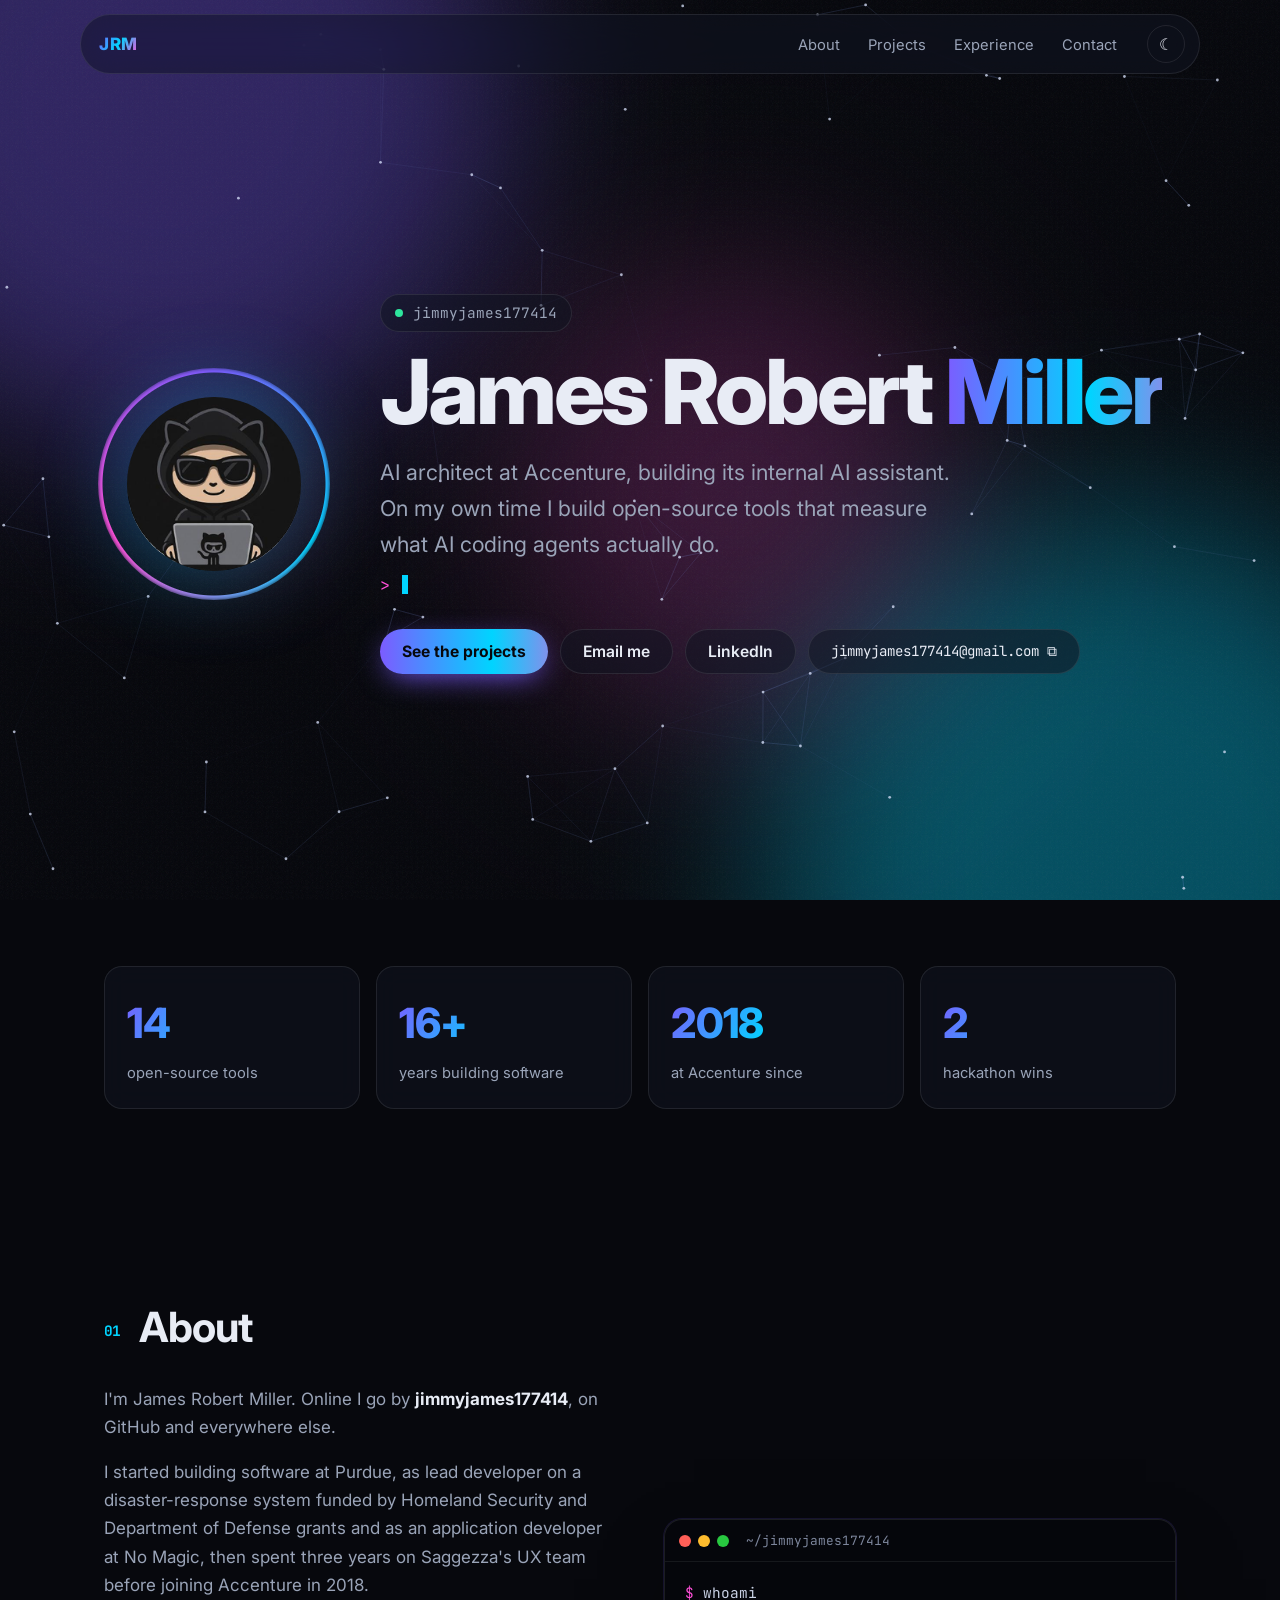
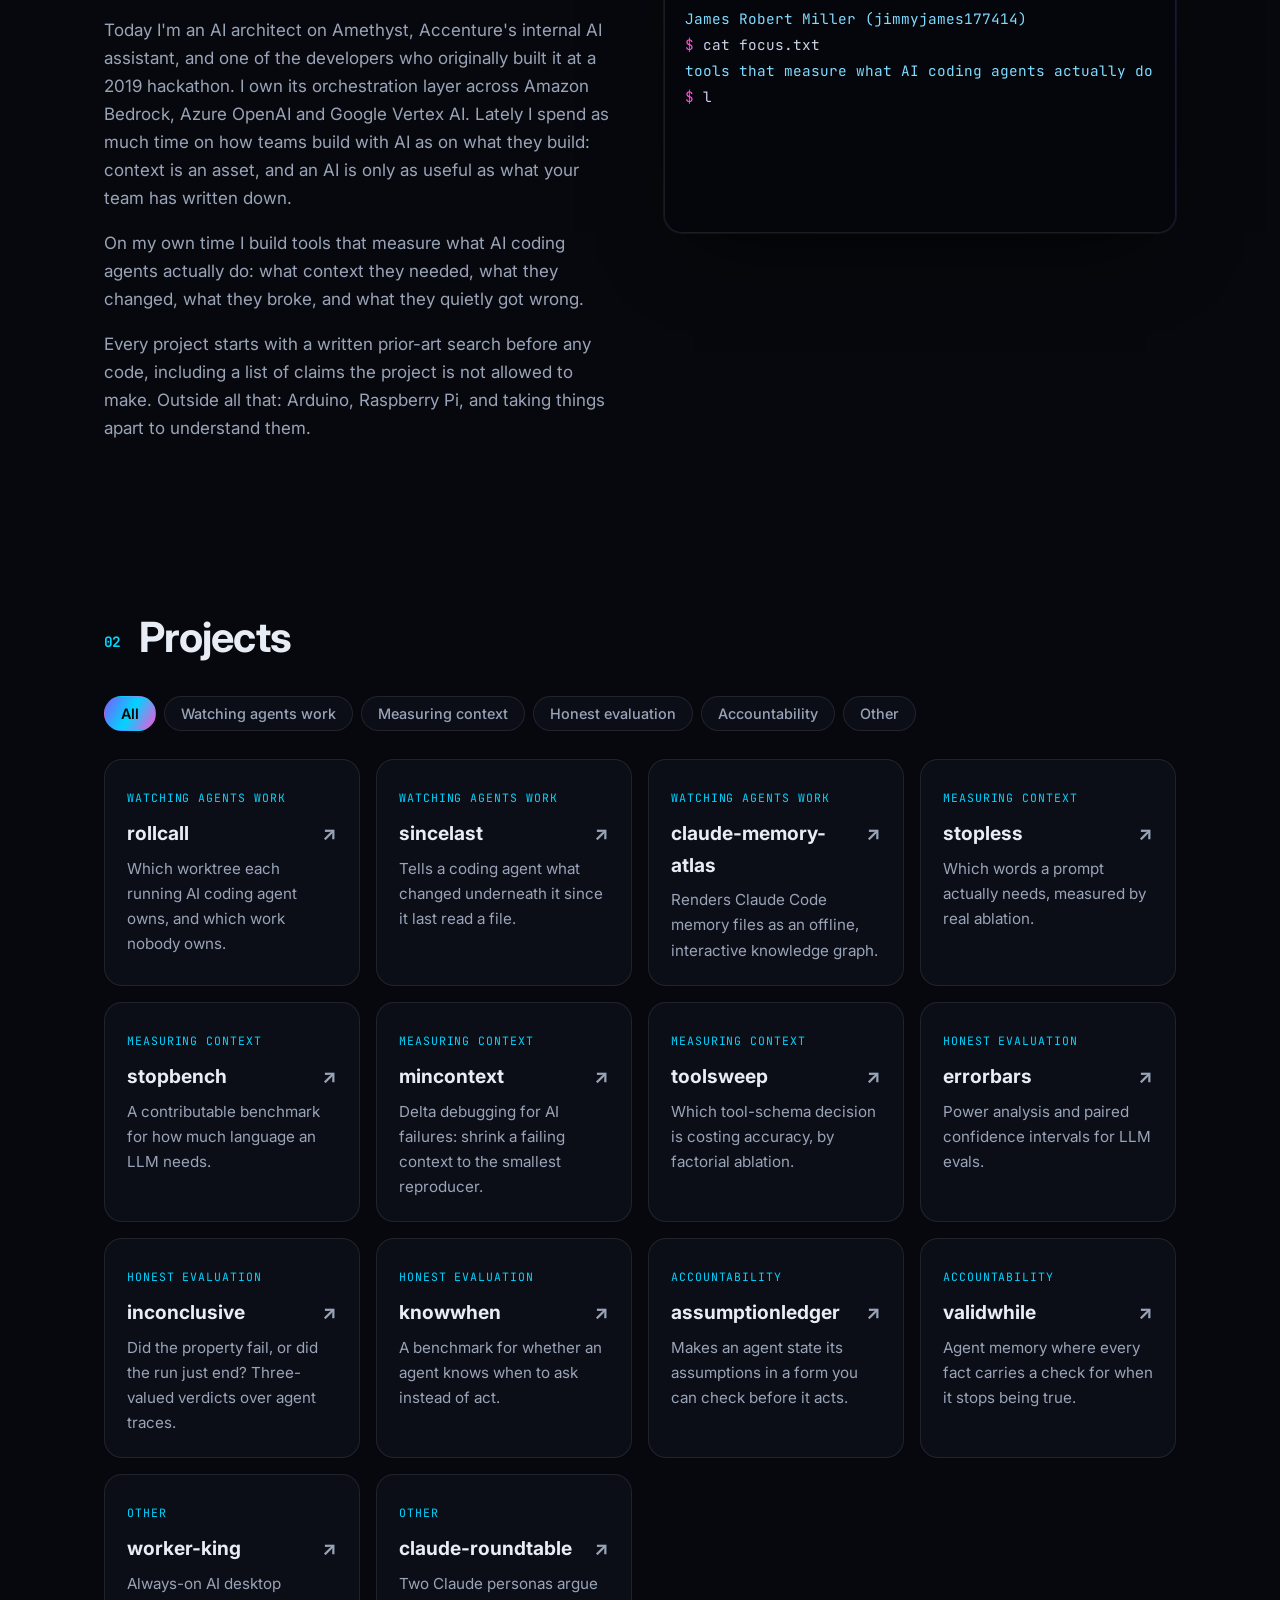
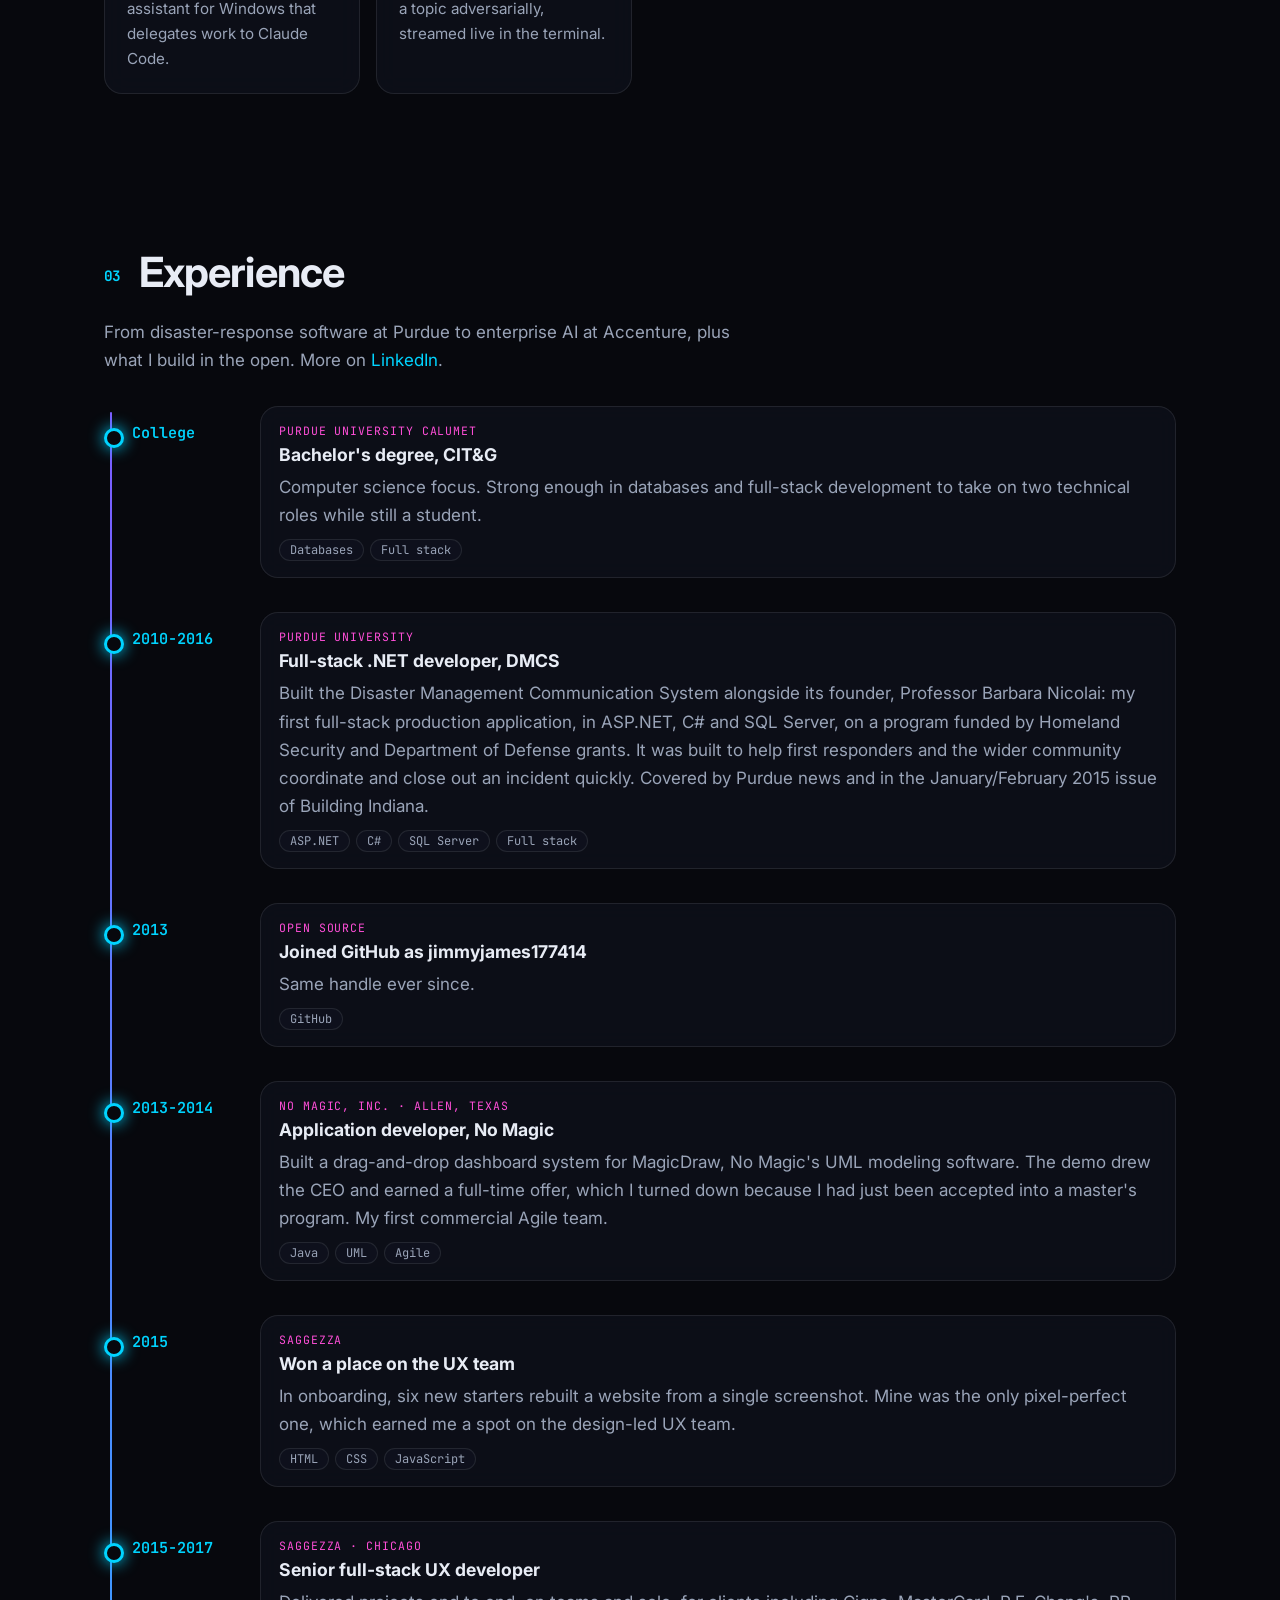
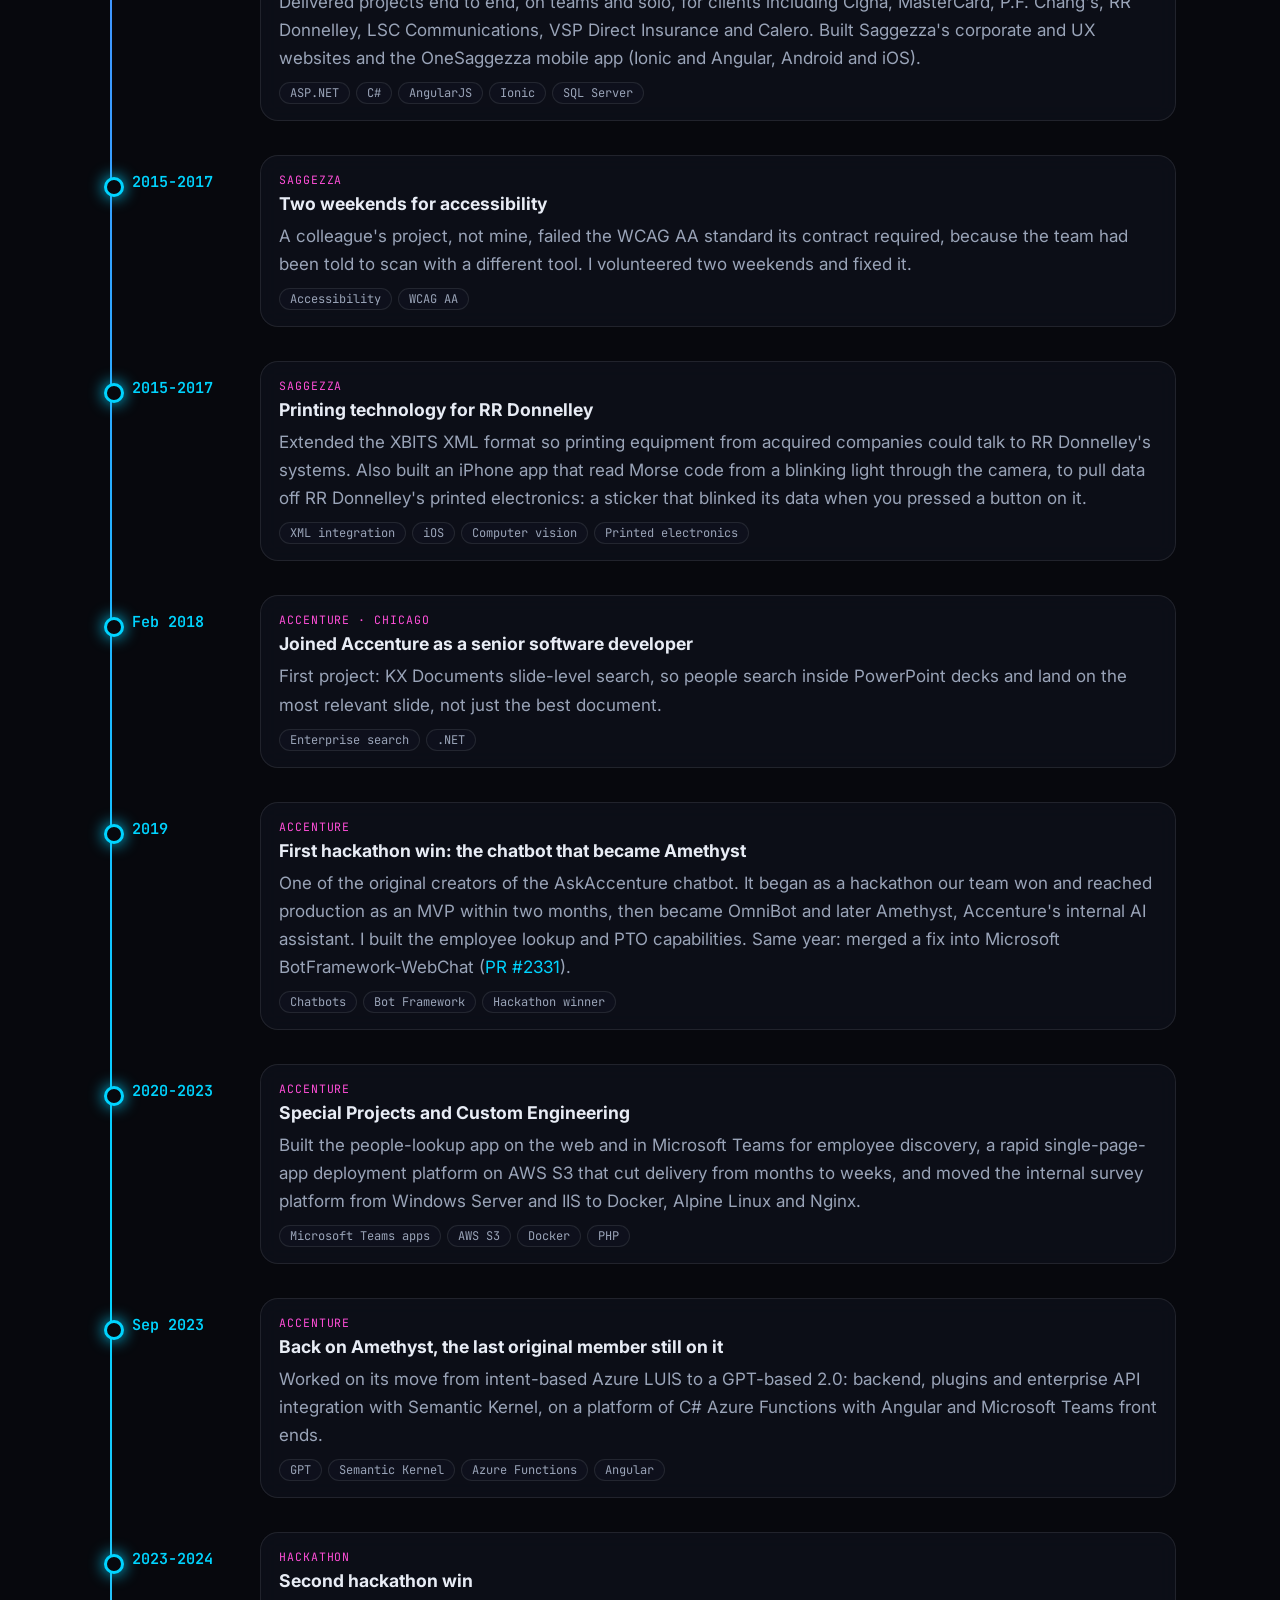
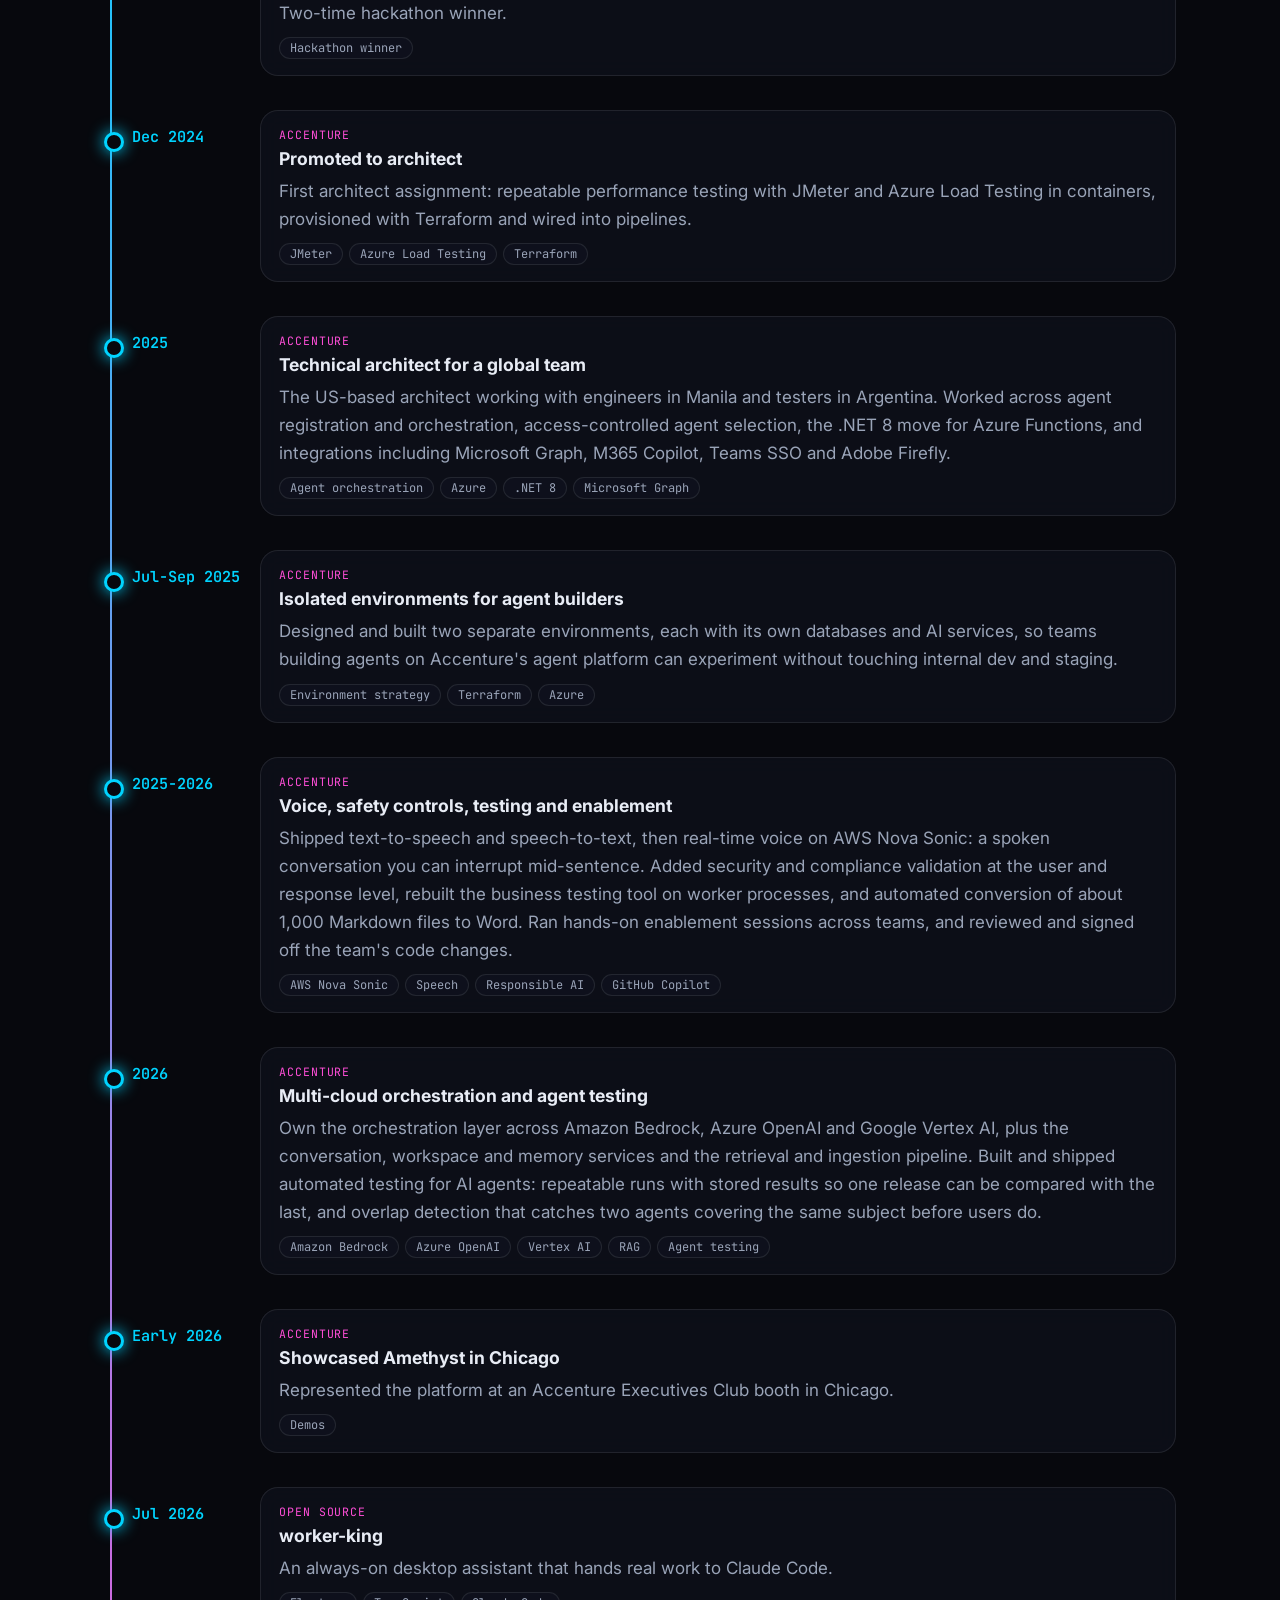
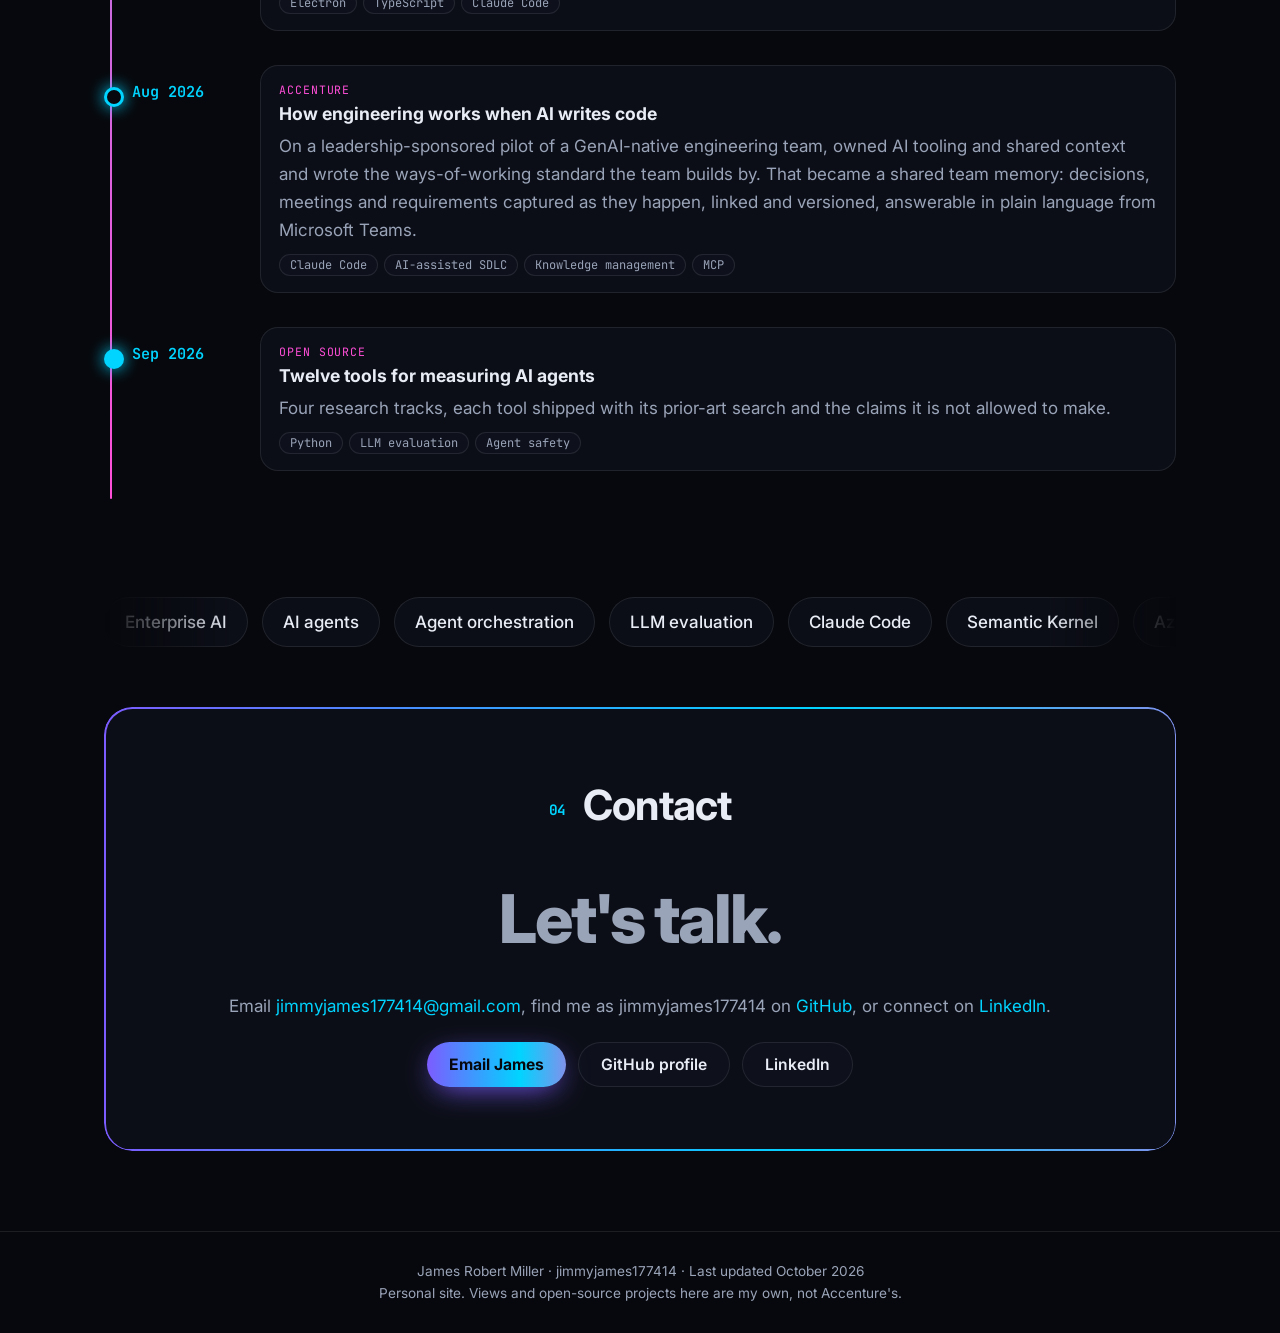
==== commit cf8bcc36: "Apply Jim's LinkedIn answers: new LinkedIn URL, DMCS funders and dates, Accenture title - LinkedIn i" ====
--- a/index.html
+++ b/index.html
@@ -8,7 +8,7 @@
 <meta name="author" content="James Robert Miller">
 <link rel="canonical" href="https://jimmyjames177414.github.io/">
 <link rel="me" href="https://github.com/jimmyjames177414">
-<link rel="me" href="https://www.linkedin.com/in/james-miller-b6227059/">
+<link rel="me" href="https://www.linkedin.com/in/jimmyjames177414/">
 <link rel="icon" type="image/png" sizes="32x32" href="assets/favicon-32.png">
 <link rel="apple-touch-icon" href="assets/apple-touch-icon.png">
 <meta name="theme-color" content="#07080d">
@@ -50,7 +50,7 @@
     "image": "https://jimmyjames177414.github.io/assets/avatar-256.png",
     "sameAs": [
       "https://github.com/jimmyjames177414",
-      "https://www.linkedin.com/in/james-miller-b6227059/"
+      "https://www.linkedin.com/in/jimmyjames177414/"
     ],
     "knowsAbout": ["Enterprise AI assistants", "Amazon Bedrock", "Azure OpenAI", "Google Vertex AI", "RAG", "MCP", "AI agents", "Agent orchestration", "LLM evaluation", "Claude Code", "Semantic Kernel", "Azure", "AWS", "Terraform", "Performance engineering", ".NET", "Python", "TypeScript", "Angular"]
   }
@@ -100,7 +100,7 @@
     <div class="cta reveal">
       <a class="btn primary" href="#projects">See the projects</a>
       <a class="btn ghost" href="mailto:jimmyjames177414@gmail.com">Email me</a>
-      <a class="btn ghost" href="https://www.linkedin.com/in/james-miller-b6227059/" rel="me">LinkedIn</a>
+      <a class="btn ghost" href="https://www.linkedin.com/in/jimmyjames177414/" rel="me">LinkedIn</a>
       <button class="btn chip copy" type="button" data-copy="jimmyjames177414@gmail.com" aria-label="Copy email address jimmyjames177414@gmail.com">jimmyjames177414@gmail.com <span aria-hidden="true">⧉</span></button>
     </div>
   </div>
@@ -108,7 +108,7 @@
 
 <section class="stats" aria-label="At a glance">
   <div class="stat reveal tilt"><b data-count="14">14</b><span>open-source tools</span></div>
-  <div class="stat reveal tilt"><b data-count="15" data-suffix="+">15+</b><span>years building software</span></div>
+  <div class="stat reveal tilt"><b data-count="16" data-suffix="+">16+</b><span>years building software</span></div>
   <div class="stat reveal tilt"><b data-count="2018">2018</b><span>at Accenture since</span></div>
   <div class="stat reveal tilt"><b data-count="2">2</b><span>hackathon wins</span></div>
 </section>
@@ -117,7 +117,7 @@
   <div class="reveal">
     <h2><span class="num">01</span> About</h2>
     <p>I'm James Robert Miller. Online I go by <strong>jimmyjames177414</strong>, on GitHub and everywhere else.</p>
-    <p>I started building software at Purdue, as lead developer on a Department of Defense grant-funded disaster-response system and as an application developer at No Magic, then spent three years on Saggezza's UX team before joining Accenture in 2018.</p>
+    <p>I started building software at Purdue, as lead developer on a disaster-response system funded by Homeland Security and Department of Defense grants and as an application developer at No Magic, then spent three years on Saggezza's UX team before joining Accenture in 2018.</p>
     <p>Today I'm an AI architect on Amethyst, Accenture's internal AI assistant, and one of the developers who originally built it at a 2019 hackathon. I own its orchestration layer across Amazon Bedrock, Azure OpenAI and Google Vertex AI. Lately I spend as much time on how teams build with AI as on what they build: context is an asset, and an AI is only as useful as what your team has written down.</p>
     <p>On my own time I build tools that measure what AI coding agents actually do: what context they needed, what they changed, what they broke, and what they quietly got wrong.</p>
     <p>Every project starts with a written prior-art search before any code, including a list of claims the project is not allowed to make. Outside all that: Arduino, Raspberry Pi, and taking things apart to understand them.</p>
@@ -166,17 +166,17 @@
 
 <section id="timeline">
   <h2 class="reveal"><span class="num">03</span> Experience</h2>
-  <p class="sub reveal">From disaster-response software at Purdue to enterprise AI at Accenture, plus what I build in the open. More on <a href="https://www.linkedin.com/in/james-miller-b6227059/">LinkedIn</a>.</p>
+  <p class="sub reveal">From disaster-response software at Purdue to enterprise AI at Accenture, plus what I build in the open. More on <a href="https://www.linkedin.com/in/jimmyjames177414/">LinkedIn</a>.</p>
   <ol class="tl">
     <li class="reveal"><span class="when">College</span><div><p class="org">Purdue University Calumet</p><h3>Bachelor's degree, CIT&amp;G</h3><p>Computer science focus. Strong enough in databases and full-stack development to take on two technical roles while still a student.</p><p class="tags"><span>Databases</span><span>Full stack</span></p></div></li>
-    <li class="reveal"><span class="when">2011-2015</span><div><p class="org">Purdue University</p><h3>Full-stack .NET developer, DMCS</h3><p>Built the Disaster Management Communication System alongside its founder, Professor Barbara Nicolai: my first full-stack production application, in ASP.NET, C# and SQL Server, on a Department of Defense grant-funded program. It was built to help first responders and the wider community coordinate and close out an incident quickly. Covered by Purdue news and in the January/February 2015 issue of Building Indiana.</p><p class="tags"><span>ASP.NET</span><span>C#</span><span>SQL Server</span><span>Full stack</span></p></div></li>
+    <li class="reveal"><span class="when">2010-2016</span><div><p class="org">Purdue University</p><h3>Full-stack .NET developer, DMCS</h3><p>Built the Disaster Management Communication System alongside its founder, Professor Barbara Nicolai: my first full-stack production application, in ASP.NET, C# and SQL Server, on a program funded by Homeland Security and Department of Defense grants. It was built to help first responders and the wider community coordinate and close out an incident quickly. Covered by Purdue news and in the January/February 2015 issue of Building Indiana.</p><p class="tags"><span>ASP.NET</span><span>C#</span><span>SQL Server</span><span>Full stack</span></p></div></li>
     <li class="reveal"><span class="when">2013</span><div><p class="org">Open source</p><h3>Joined GitHub as jimmyjames177414</h3><p>Same handle ever since.</p><p class="tags"><span>GitHub</span></p></div></li>
     <li class="reveal"><span class="when">2013-2014</span><div><p class="org">No Magic, Inc. · Allen, Texas</p><h3>Application developer, No Magic</h3><p>Built a drag-and-drop dashboard system for MagicDraw, No Magic's UML modeling software. The demo drew the CEO and earned a full-time offer, which I turned down because I had just been accepted into a master's program. My first commercial Agile team.</p><p class="tags"><span>Java</span><span>UML</span><span>Agile</span></p></div></li>
     <li class="reveal"><span class="when">2015</span><div><p class="org">Saggezza</p><h3>Won a place on the UX team</h3><p>In onboarding, six new starters rebuilt a website from a single screenshot. Mine was the only pixel-perfect one, which earned me a spot on the design-led UX team.</p><p class="tags"><span>HTML</span><span>CSS</span><span>JavaScript</span></p></div></li>
     <li class="reveal"><span class="when">2015-2017</span><div><p class="org">Saggezza · Chicago</p><h3>Senior full-stack UX developer</h3><p>Delivered projects end to end, on teams and solo, for clients including Cigna, MasterCard, P.F. Chang's, RR Donnelley, LSC Communications, VSP Direct Insurance and Calero. Built Saggezza's corporate and UX websites and the OneSaggezza mobile app (Ionic and Angular, Android and iOS).</p><p class="tags"><span>ASP.NET</span><span>C#</span><span>AngularJS</span><span>Ionic</span><span>SQL Server</span></p></div></li>
     <li class="reveal"><span class="when">2015-2017</span><div><p class="org">Saggezza</p><h3>Two weekends for accessibility</h3><p>A colleague's project, not mine, failed the WCAG AA standard its contract required, because the team had been told to scan with a different tool. I volunteered two weekends and fixed it.</p><p class="tags"><span>Accessibility</span><span>WCAG AA</span></p></div></li>
     <li class="reveal"><span class="when">2015-2017</span><div><p class="org">Saggezza</p><h3>Printing technology for RR Donnelley</h3><p>Extended the XBITS XML format so printing equipment from acquired companies could talk to RR Donnelley's systems. Also built an iPhone app that read Morse code from a blinking light through the camera, to pull data off RR Donnelley's printed electronics: a sticker that blinked its data when you pressed a button on it.</p><p class="tags"><span>XML integration</span><span>iOS</span><span>Computer vision</span><span>Printed electronics</span></p></div></li>
-    <li class="reveal"><span class="when">Feb 2018</span><div><p class="org">Accenture · Chicago</p><h3>Joined Accenture as an application developer</h3><p>First project: KX Documents slide-level search, so people search inside PowerPoint decks and land on the most relevant slide, not just the best document.</p><p class="tags"><span>Enterprise search</span><span>.NET</span></p></div></li>
+    <li class="reveal"><span class="when">Feb 2018</span><div><p class="org">Accenture · Chicago</p><h3>Joined Accenture as a senior software developer</h3><p>First project: KX Documents slide-level search, so people search inside PowerPoint decks and land on the most relevant slide, not just the best document.</p><p class="tags"><span>Enterprise search</span><span>.NET</span></p></div></li>
     <li class="reveal"><span class="when">2019</span><div><p class="org">Accenture</p><h3>First hackathon win: the chatbot that became Amethyst</h3><p>One of the original creators of the AskAccenture chatbot. It began as a hackathon our team won and reached production as an MVP within two months, then became OmniBot and later Amethyst, Accenture's internal AI assistant. I built the employee lookup and PTO capabilities. Same year: merged a fix into Microsoft BotFramework-WebChat (<a href="https://github.com/microsoft/BotFramework-WebChat/pull/2331">PR #2331</a>).</p><p class="tags"><span>Chatbots</span><span>Bot Framework</span><span>Hackathon winner</span></p></div></li>
     <li class="reveal"><span class="when">2020-2023</span><div><p class="org">Accenture</p><h3>Special Projects and Custom Engineering</h3><p>Built the people-lookup app on the web and in Microsoft Teams for employee discovery, a rapid single-page-app deployment platform on AWS S3 that cut delivery from months to weeks, and moved the internal survey platform from Windows Server and IIS to Docker, Alpine Linux and Nginx.</p><p class="tags"><span>Microsoft Teams apps</span><span>AWS S3</span><span>Docker</span><span>PHP</span></p></div></li>
     <li class="reveal"><span class="when">Sep 2023</span><div><p class="org">Accenture</p><h3>Back on Amethyst, the last original member still on it</h3><p>Worked on its move from intent-based Azure LUIS to a GPT-based 2.0: backend, plugins and enterprise API integration with Semantic Kernel, on a platform of C# Azure Functions with Angular and Microsoft Teams front ends.</p><p class="tags"><span>GPT</span><span>Semantic Kernel</span><span>Azure Functions</span><span>Angular</span></p></div></li>
@@ -202,11 +202,11 @@
 <section id="contact" class="contact reveal">
   <h2><span class="num">04</span> Contact</h2>
   <p class="big">Let's talk.</p>
-  <p>Email <a href="mailto:jimmyjames177414@gmail.com">jimmyjames177414@gmail.com</a>, find me as jimmyjames177414 on <a href="https://github.com/jimmyjames177414" rel="me">GitHub</a>, or connect on <a href="https://www.linkedin.com/in/james-miller-b6227059/" rel="me">LinkedIn</a>.</p>
+  <p>Email <a href="mailto:jimmyjames177414@gmail.com">jimmyjames177414@gmail.com</a>, find me as jimmyjames177414 on <a href="https://github.com/jimmyjames177414" rel="me">GitHub</a>, or connect on <a href="https://www.linkedin.com/in/jimmyjames177414/" rel="me">LinkedIn</a>.</p>
   <div class="cta">
     <a class="btn primary" href="mailto:jimmyjames177414@gmail.com">Email James</a>
     <a class="btn ghost" href="https://github.com/jimmyjames177414">GitHub profile</a>
-    <a class="btn ghost" href="https://www.linkedin.com/in/james-miller-b6227059/" rel="me">LinkedIn</a>
+    <a class="btn ghost" href="https://www.linkedin.com/in/jimmyjames177414/" rel="me">LinkedIn</a>
   </div>
 </section>
 
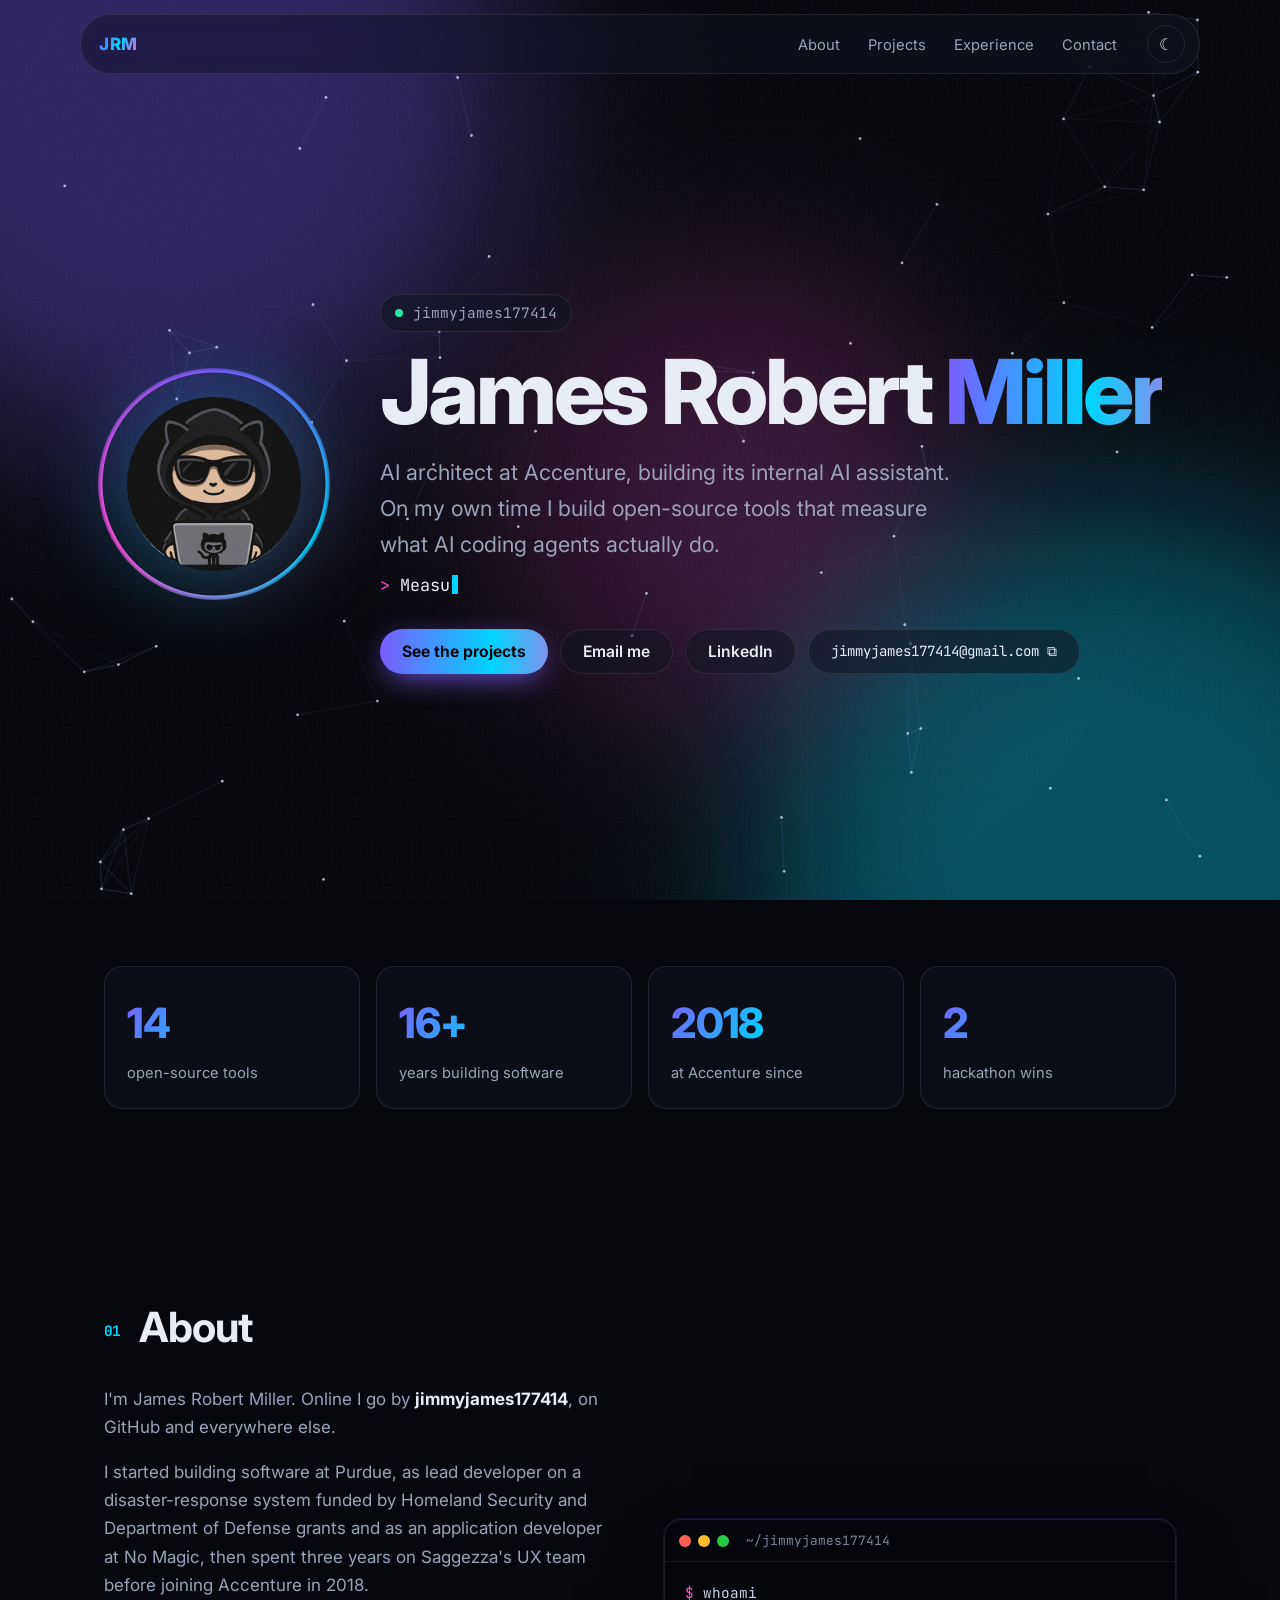
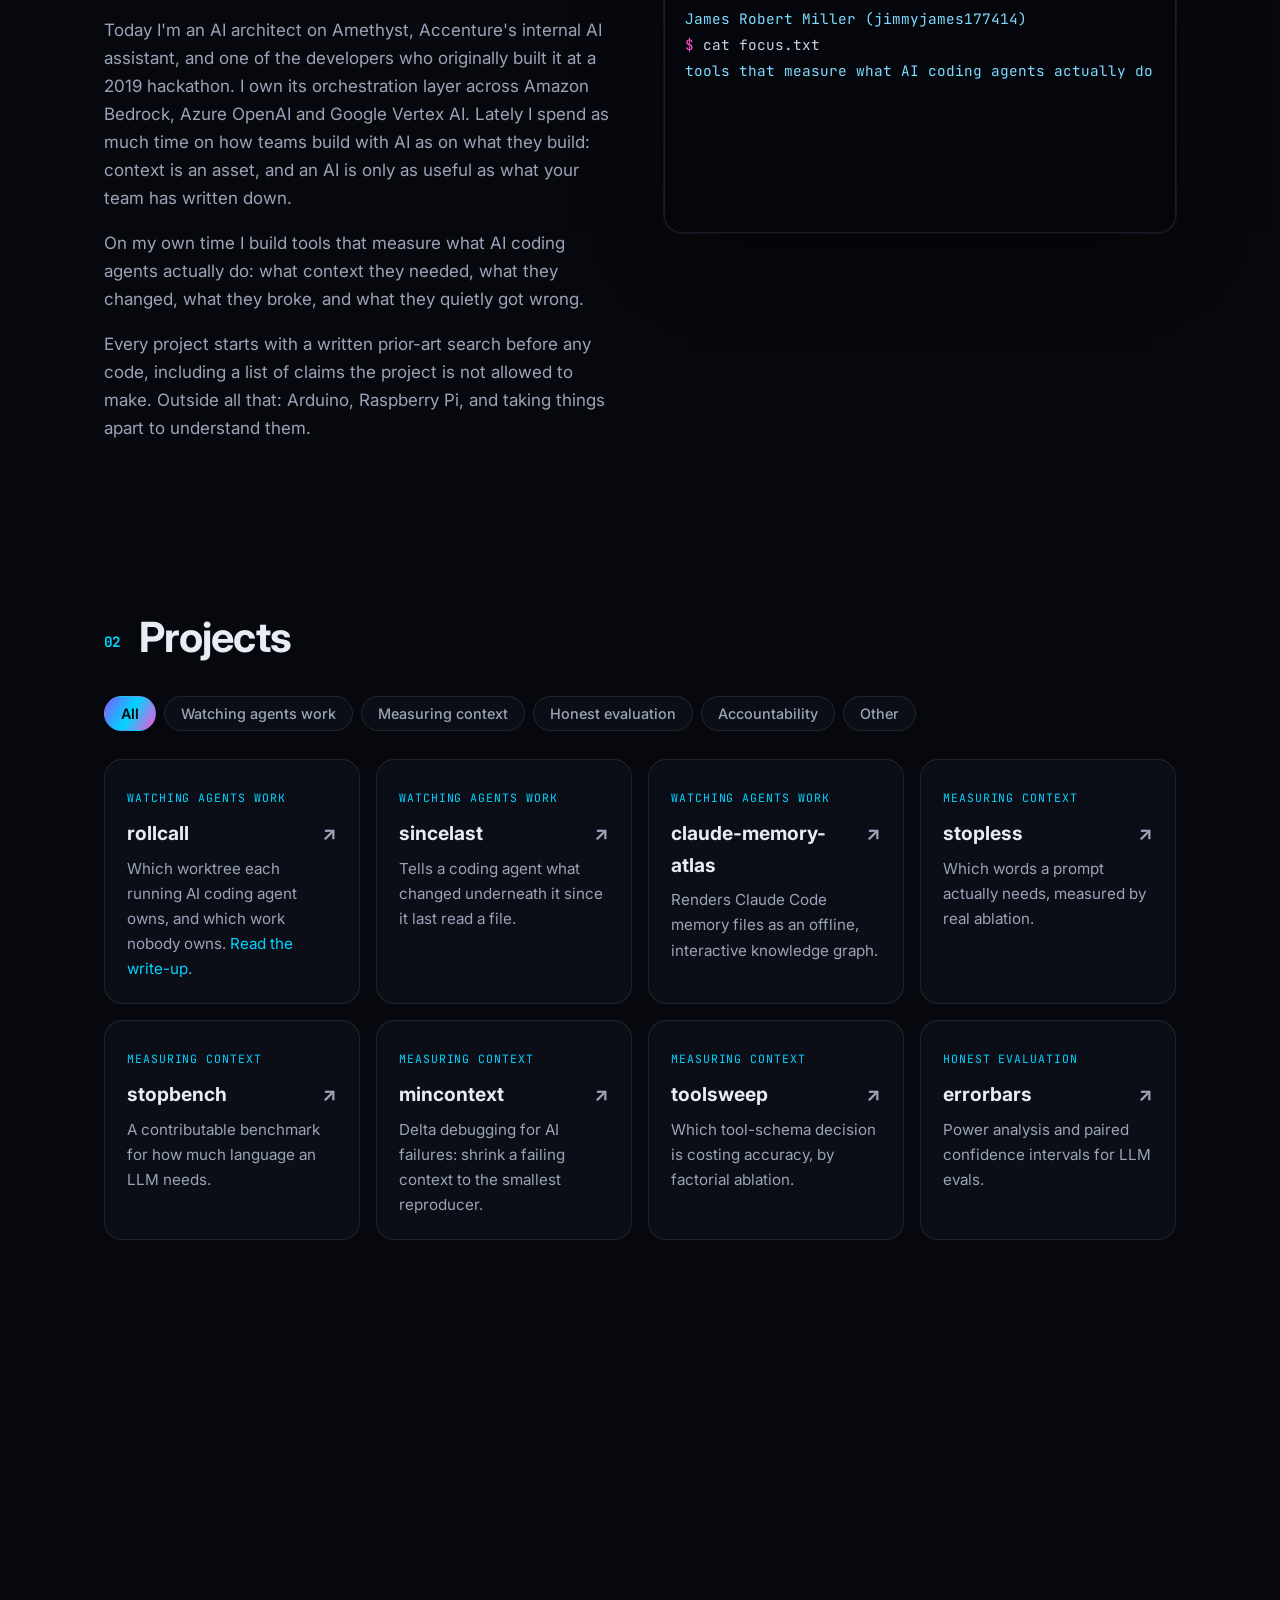
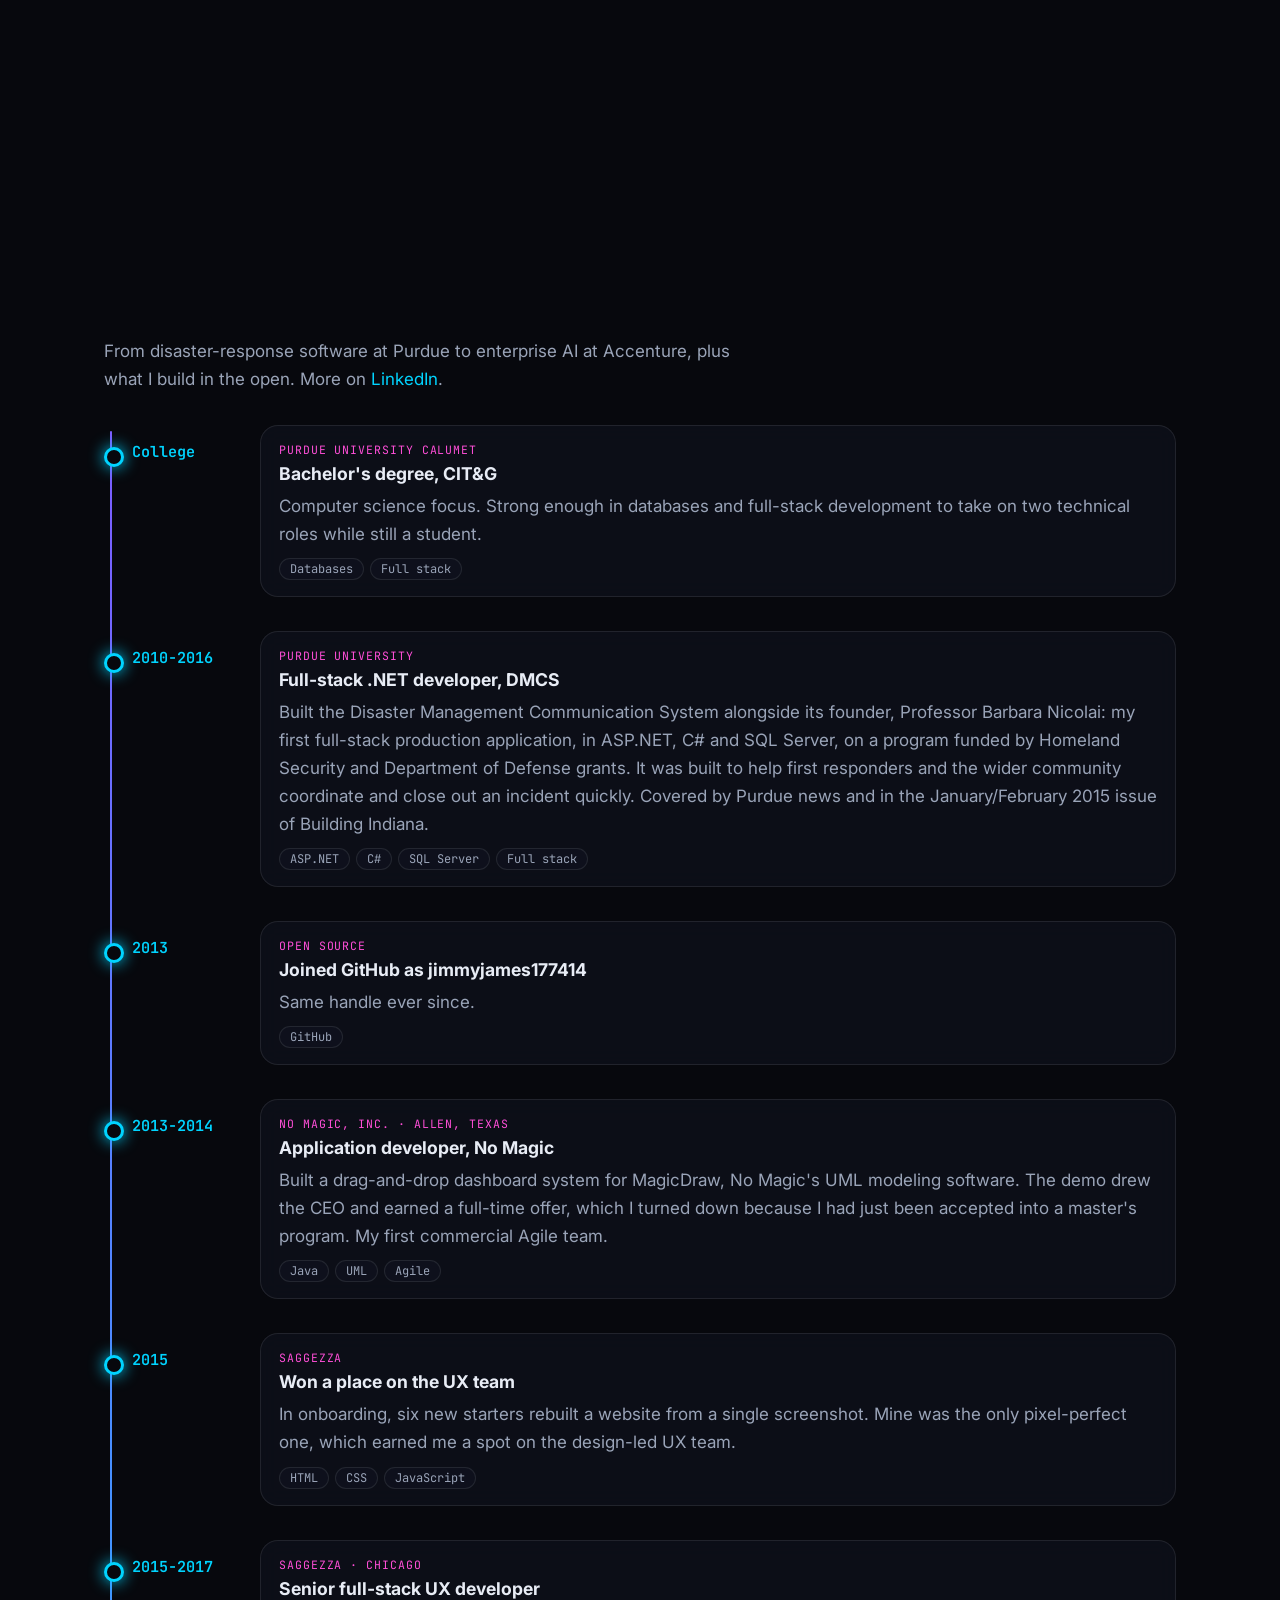
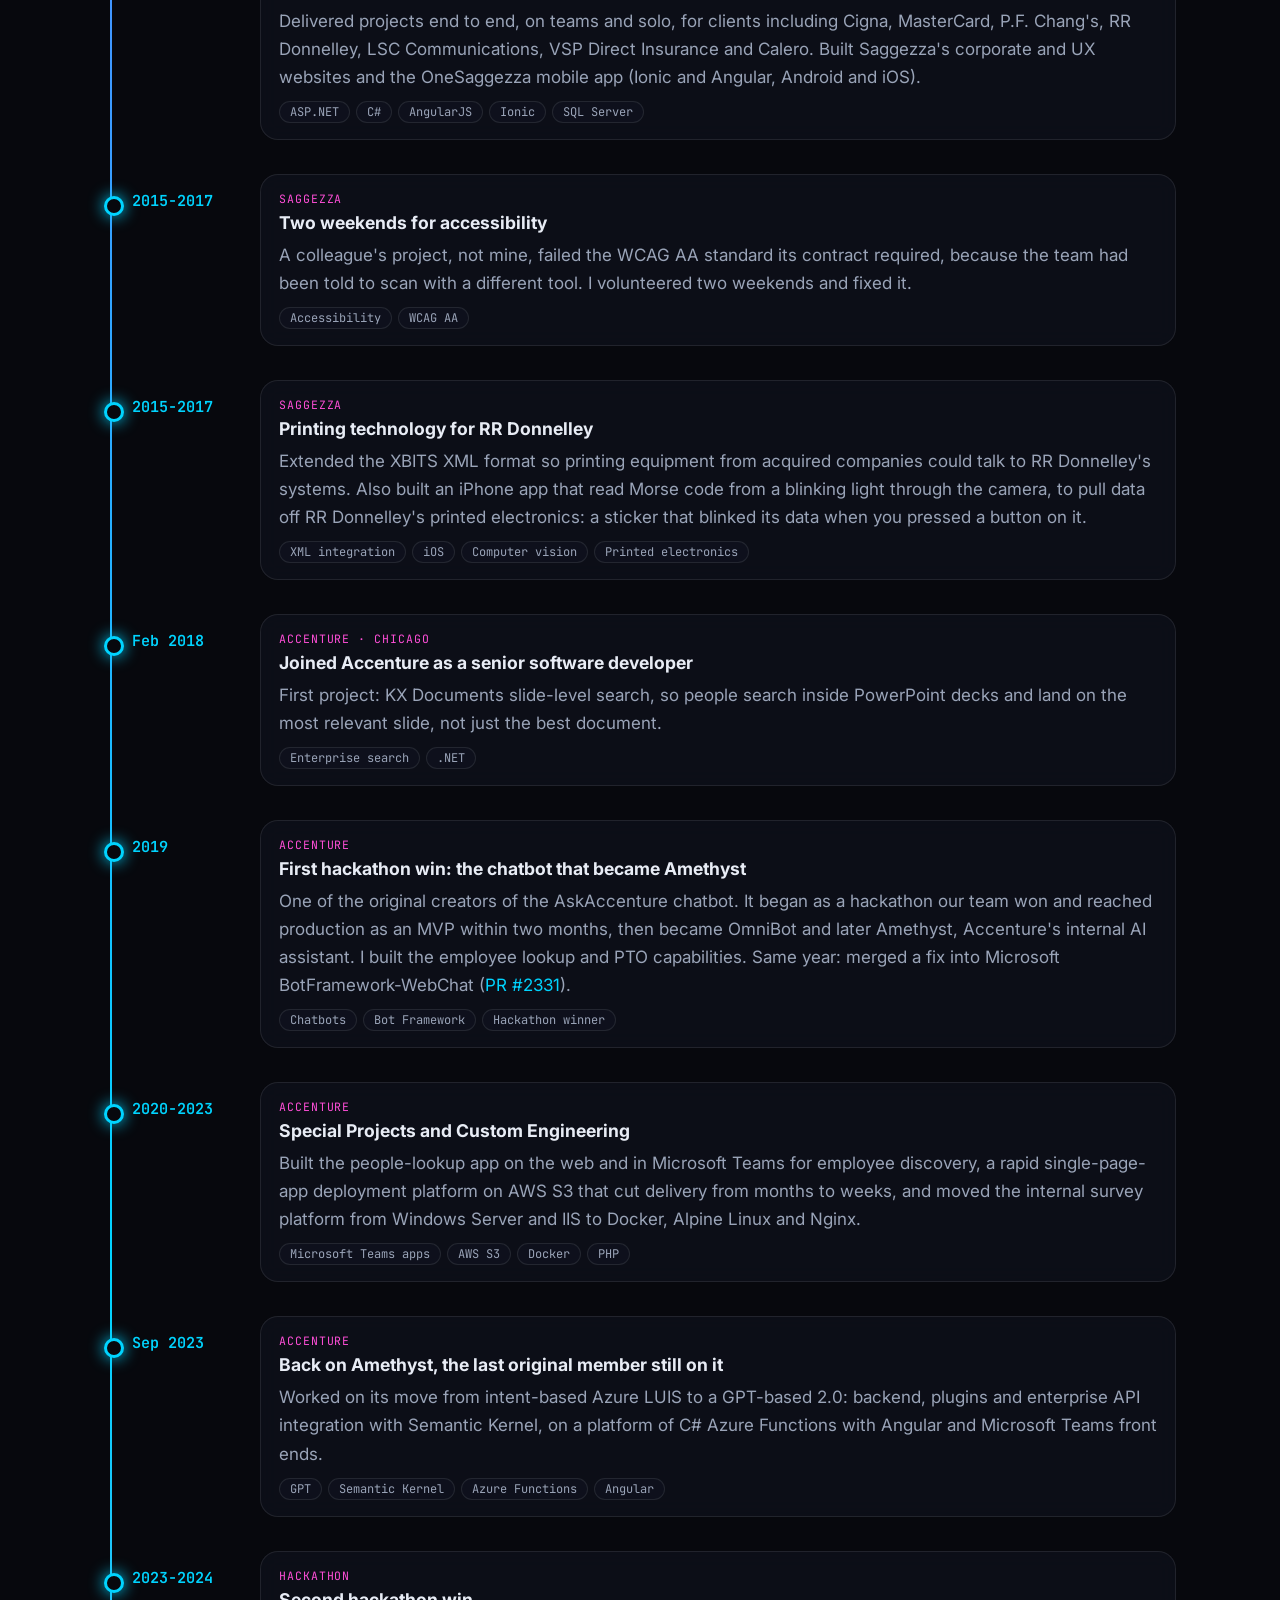
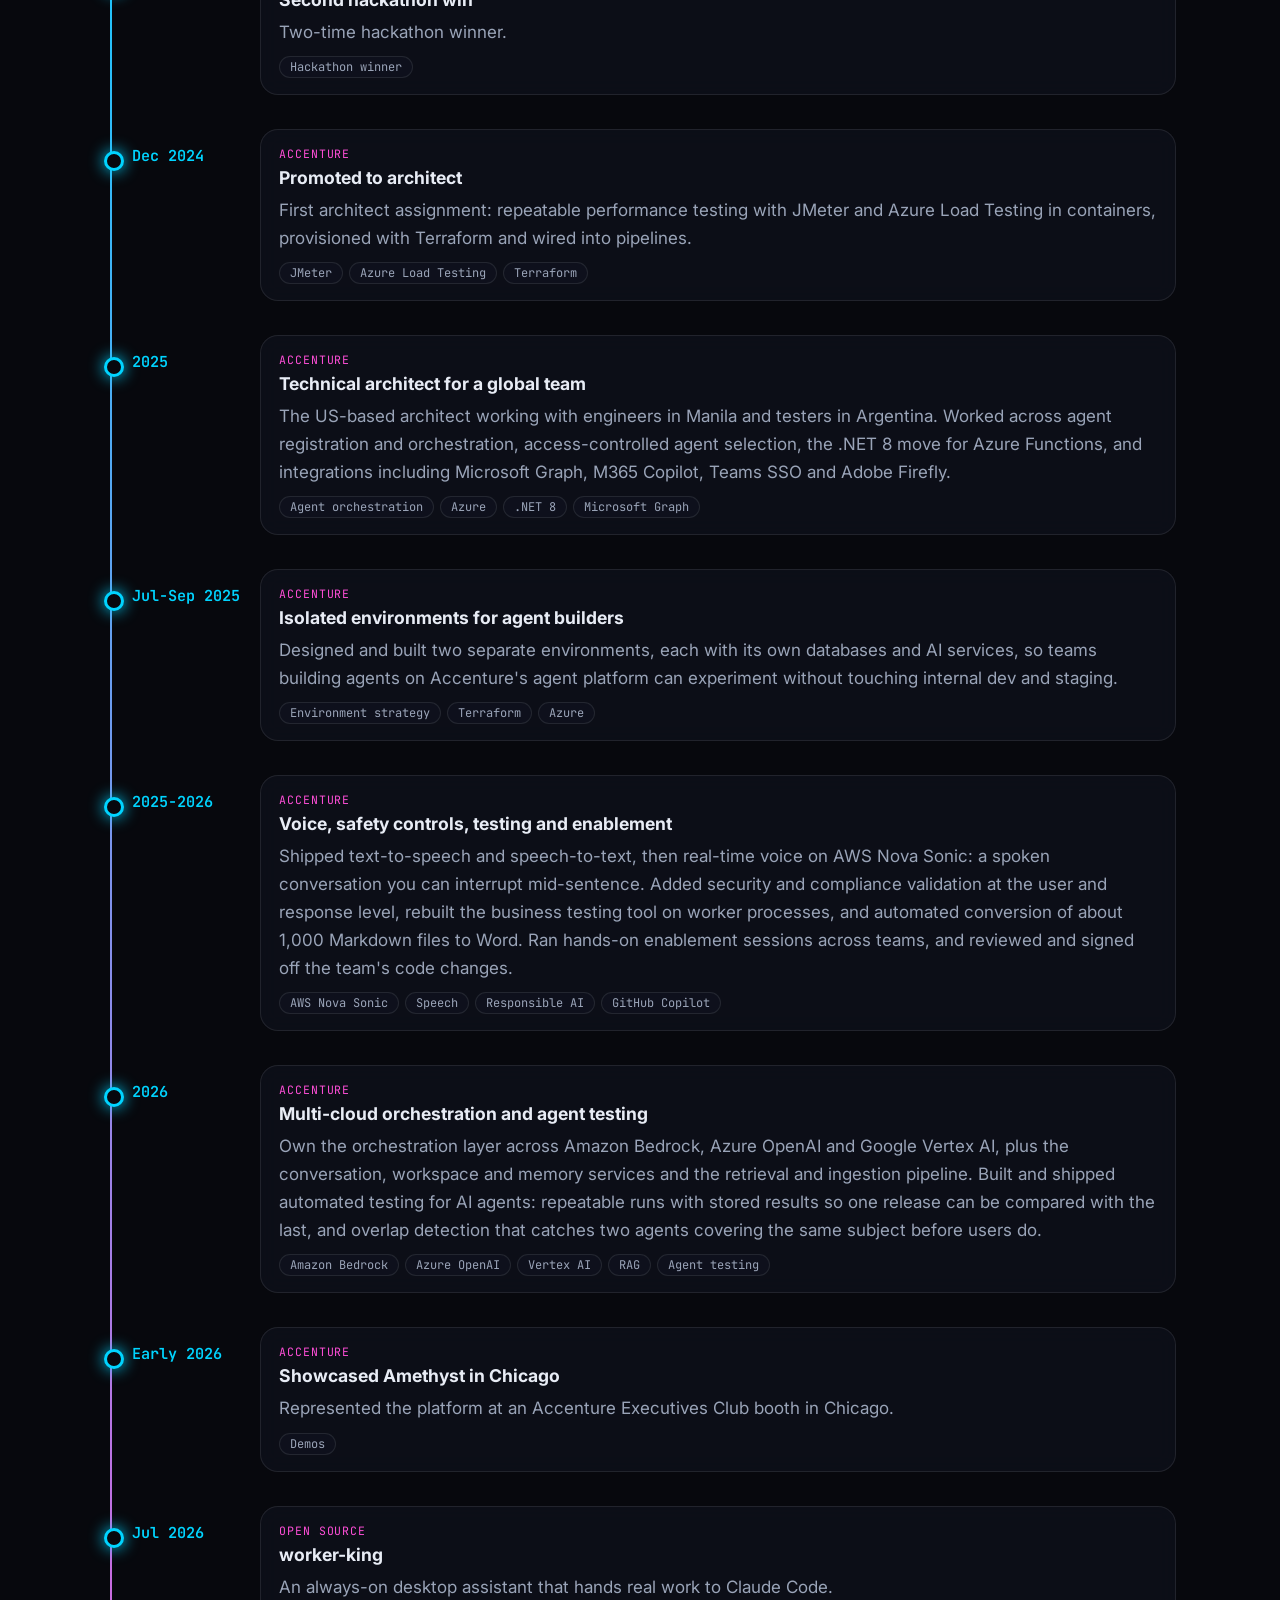
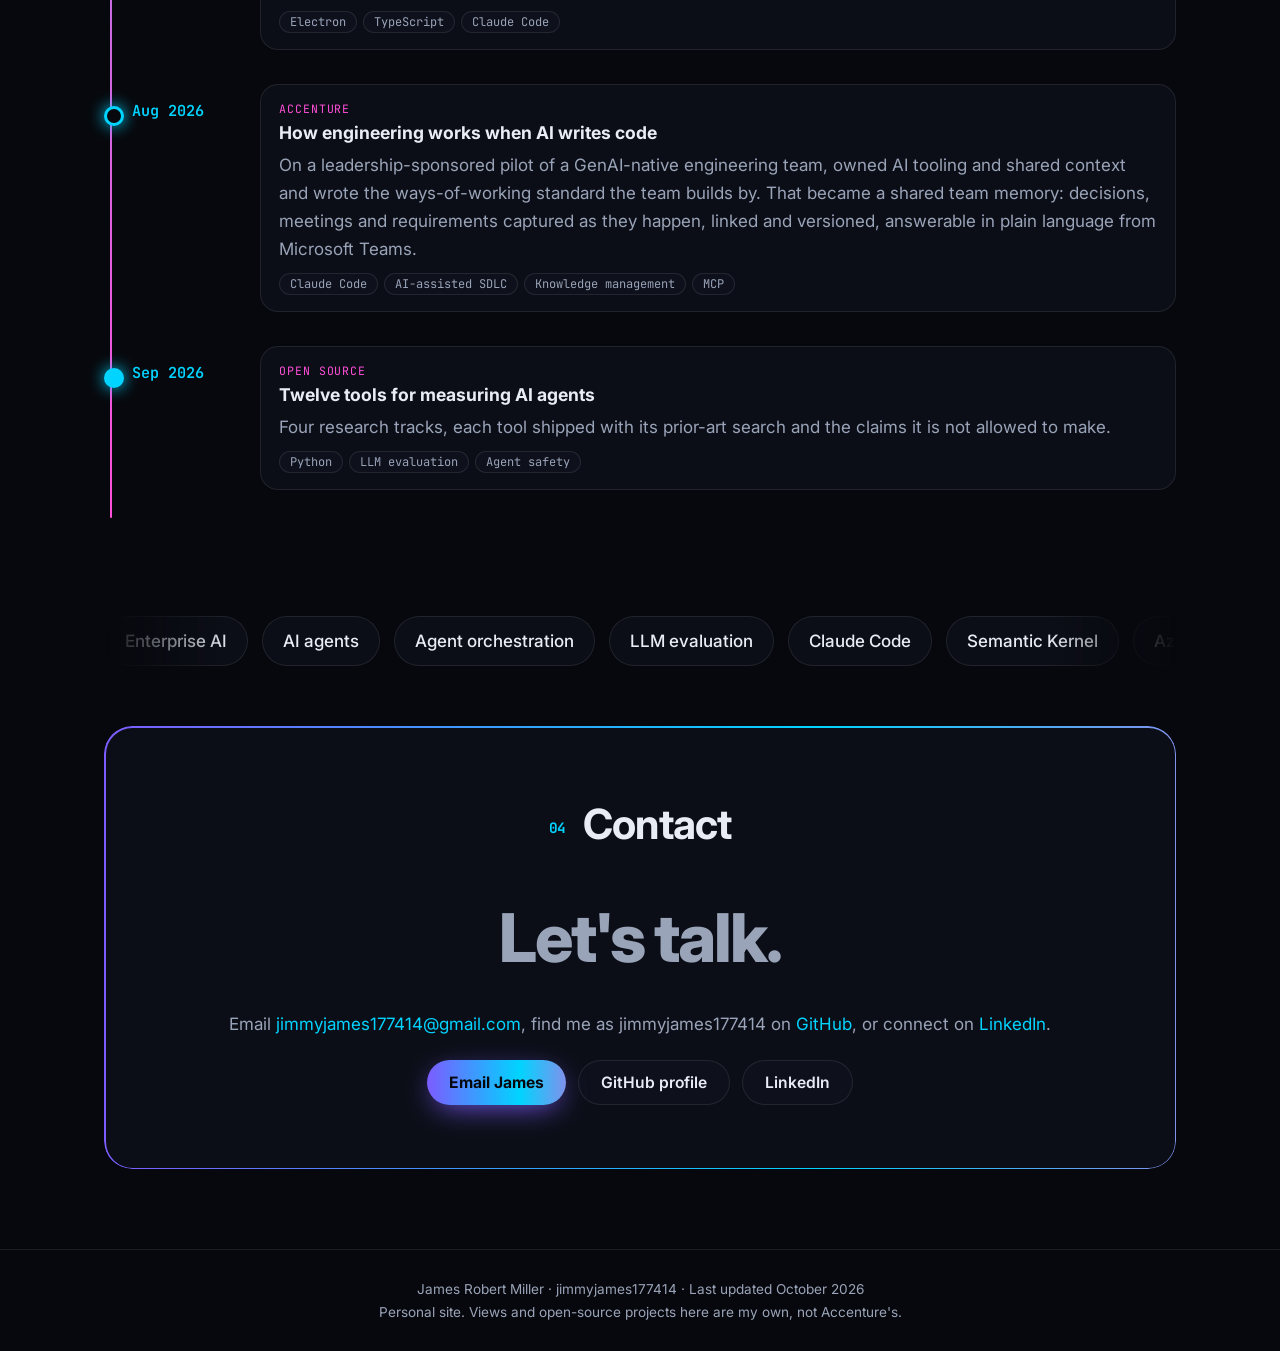
==== commit 372e58d2: "Add the rollcall write-up at /notes/rollcall/ First long-form note: why a dirty worktree with no liv" ====
--- a/index.html
+++ b/index.html
@@ -147,7 +147,7 @@
     <button type="button" aria-pressed="false" data-filter="other">Other</button>
   </div>
   <ul class="grid">
-    <li class="card reveal tilt" data-cat="watch" data-repo="rollcall"><span class="cat">Watching agents work</span><h3><a href="https://github.com/jimmyjames177414/rollcall">rollcall</a></h3><p>Which worktree each running AI coding agent owns, and which work nobody owns.</p><span class="meta"></span></li>
+    <li class="card reveal tilt" data-cat="watch" data-repo="rollcall"><span class="cat">Watching agents work</span><h3><a href="https://github.com/jimmyjames177414/rollcall">rollcall</a></h3><p>Which worktree each running AI coding agent owns, and which work nobody owns. <a href="notes/rollcall/">Read the write-up</a>.</p><span class="meta"></span></li>
     <li class="card reveal tilt" data-cat="watch" data-repo="sincelast"><span class="cat">Watching agents work</span><h3><a href="https://github.com/jimmyjames177414/sincelast">sincelast</a></h3><p>Tells a coding agent what changed underneath it since it last read a file.</p><span class="meta"></span></li>
     <li class="card reveal tilt" data-cat="watch" data-repo="claude-memory-atlas"><span class="cat">Watching agents work</span><h3><a href="https://github.com/jimmyjames177414/claude-memory-atlas">claude-memory-atlas</a></h3><p>Renders Claude Code memory files as an offline, interactive knowledge graph.</p><span class="meta"></span></li>
     <li class="card reveal tilt" data-cat="context" data-repo="stopless"><span class="cat">Measuring context</span><h3><a href="https://github.com/jimmyjames177414/stopless">stopless</a></h3><p>Which words a prompt actually needs, measured by real ablation.</p><span class="meta"></span></li>
--- a/assets/site.css
+++ b/assets/site.css
@@ -186,3 +186,24 @@
   .js .reveal { opacity:1; transform:none; }
   #stars, .cursor-glow { display:none; }
 }
+
+/* Notes: long-form article pages (notes/<tool>/) */
+.article { max-width:72ch; margin:0 auto; padding:56px 0 72px; }
+.article h1 { font-size:clamp(2rem,5vw,3.2rem); line-height:1.1; letter-spacing:-.03em; margin:14px 0 12px; }
+.article h2 { font-size:clamp(1.35rem,2.6vw,1.7rem); margin:44px 0 12px; }
+.article p, .article li { color:var(--muted); }
+.article strong { color:var(--fg); }
+.article .byline { font-size:.92rem; margin:0 0 32px; }
+.article code { font:.88em var(--mono); background:var(--glass); border:1px solid var(--line); border-radius:6px; padding:1px 6px; color:var(--fg); }
+.article pre { background:rgba(5,6,12,.85); border:1px solid var(--line); border-radius:12px; padding:16px 18px; overflow-x:auto; }
+[data-theme="light"] .article pre { background:#0d1020; }
+.article pre code { background:none; border:0; padding:0; color:#c9d1e4; }
+.article figure { margin:32px 0; }
+.article figure img { width:100%; height:auto; border-radius:12px; border:1px solid var(--line); display:block; }
+.article figcaption { font-size:.85rem; color:var(--muted); margin-top:8px; }
+.article .table-wrap { overflow-x:auto; }
+.article table { width:100%; border-collapse:collapse; font-size:.95rem; }
+.article th, .article td { text-align:left; padding:10px 12px; border-bottom:1px solid var(--line); }
+.article th { color:var(--fg); }
+.article td:last-child, .article th:last-child { text-align:right; font-family:var(--mono); }
+.article .back { margin-top:40px; }
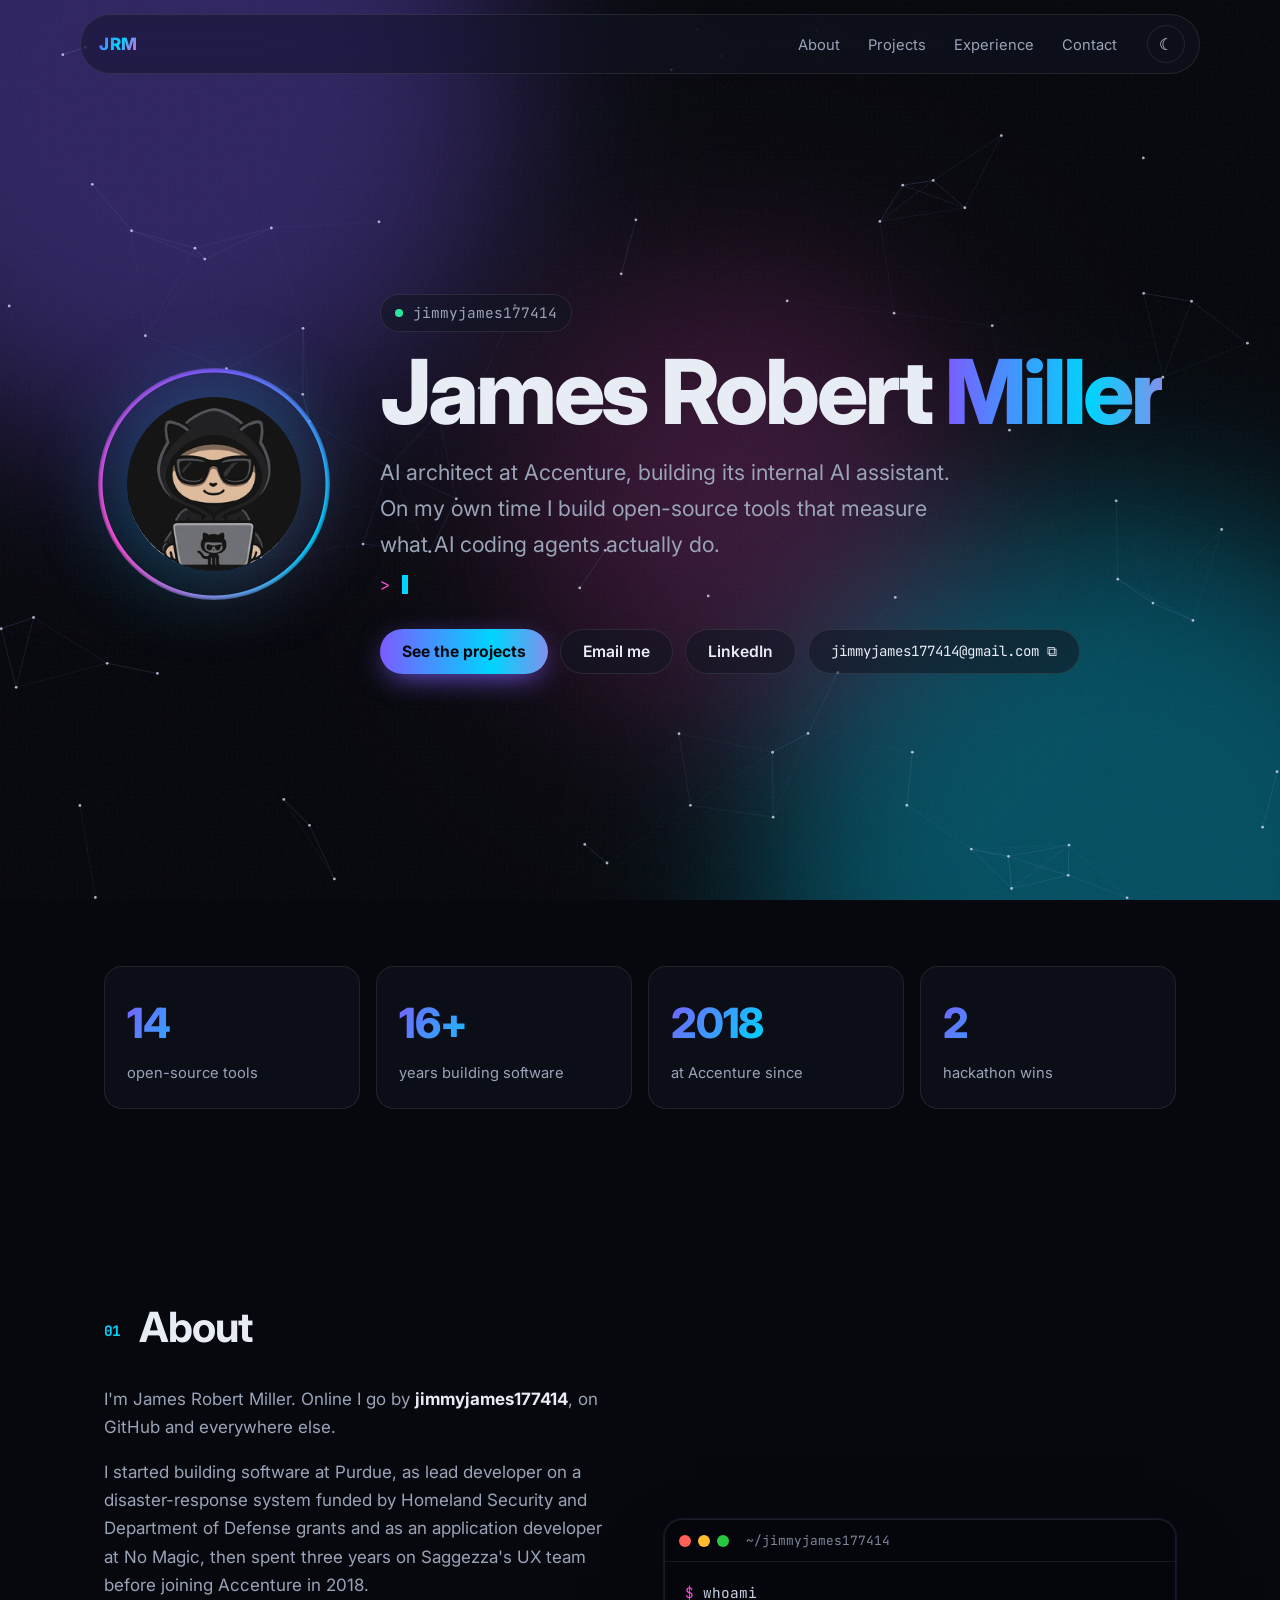
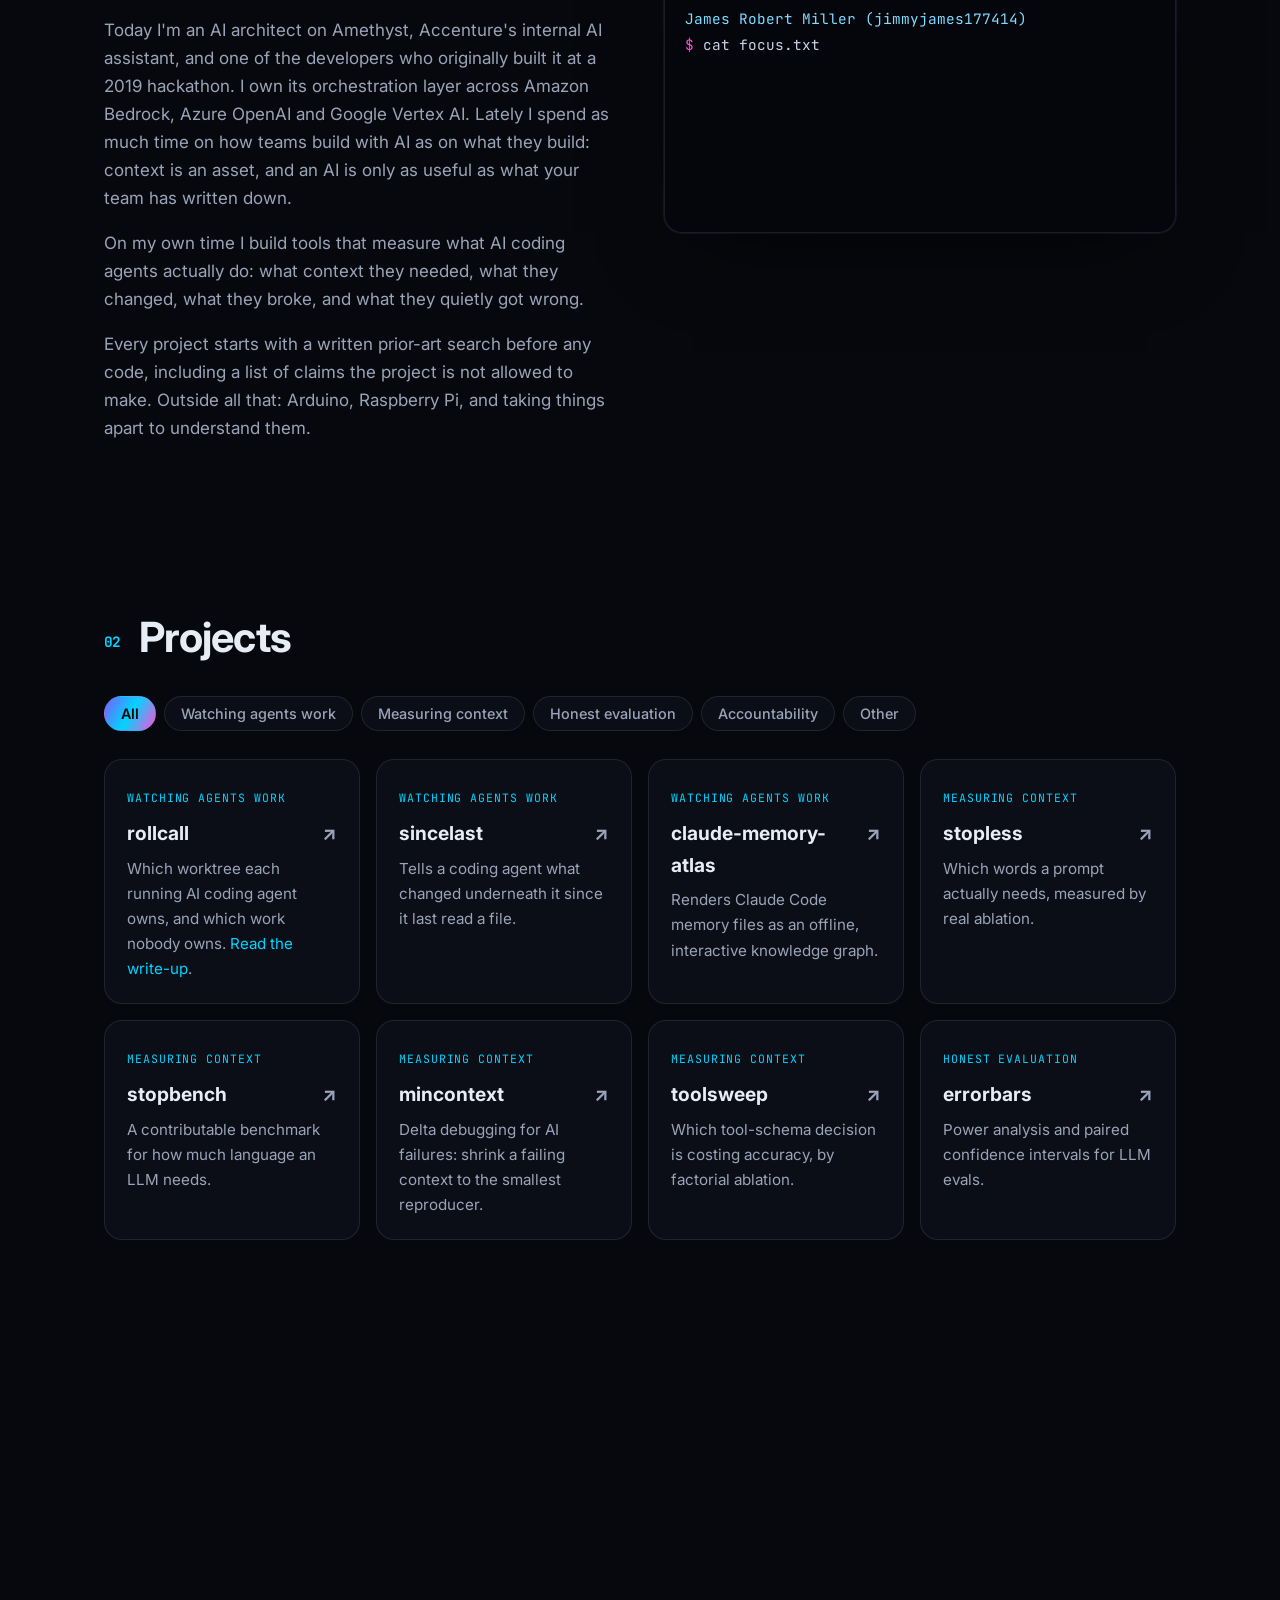
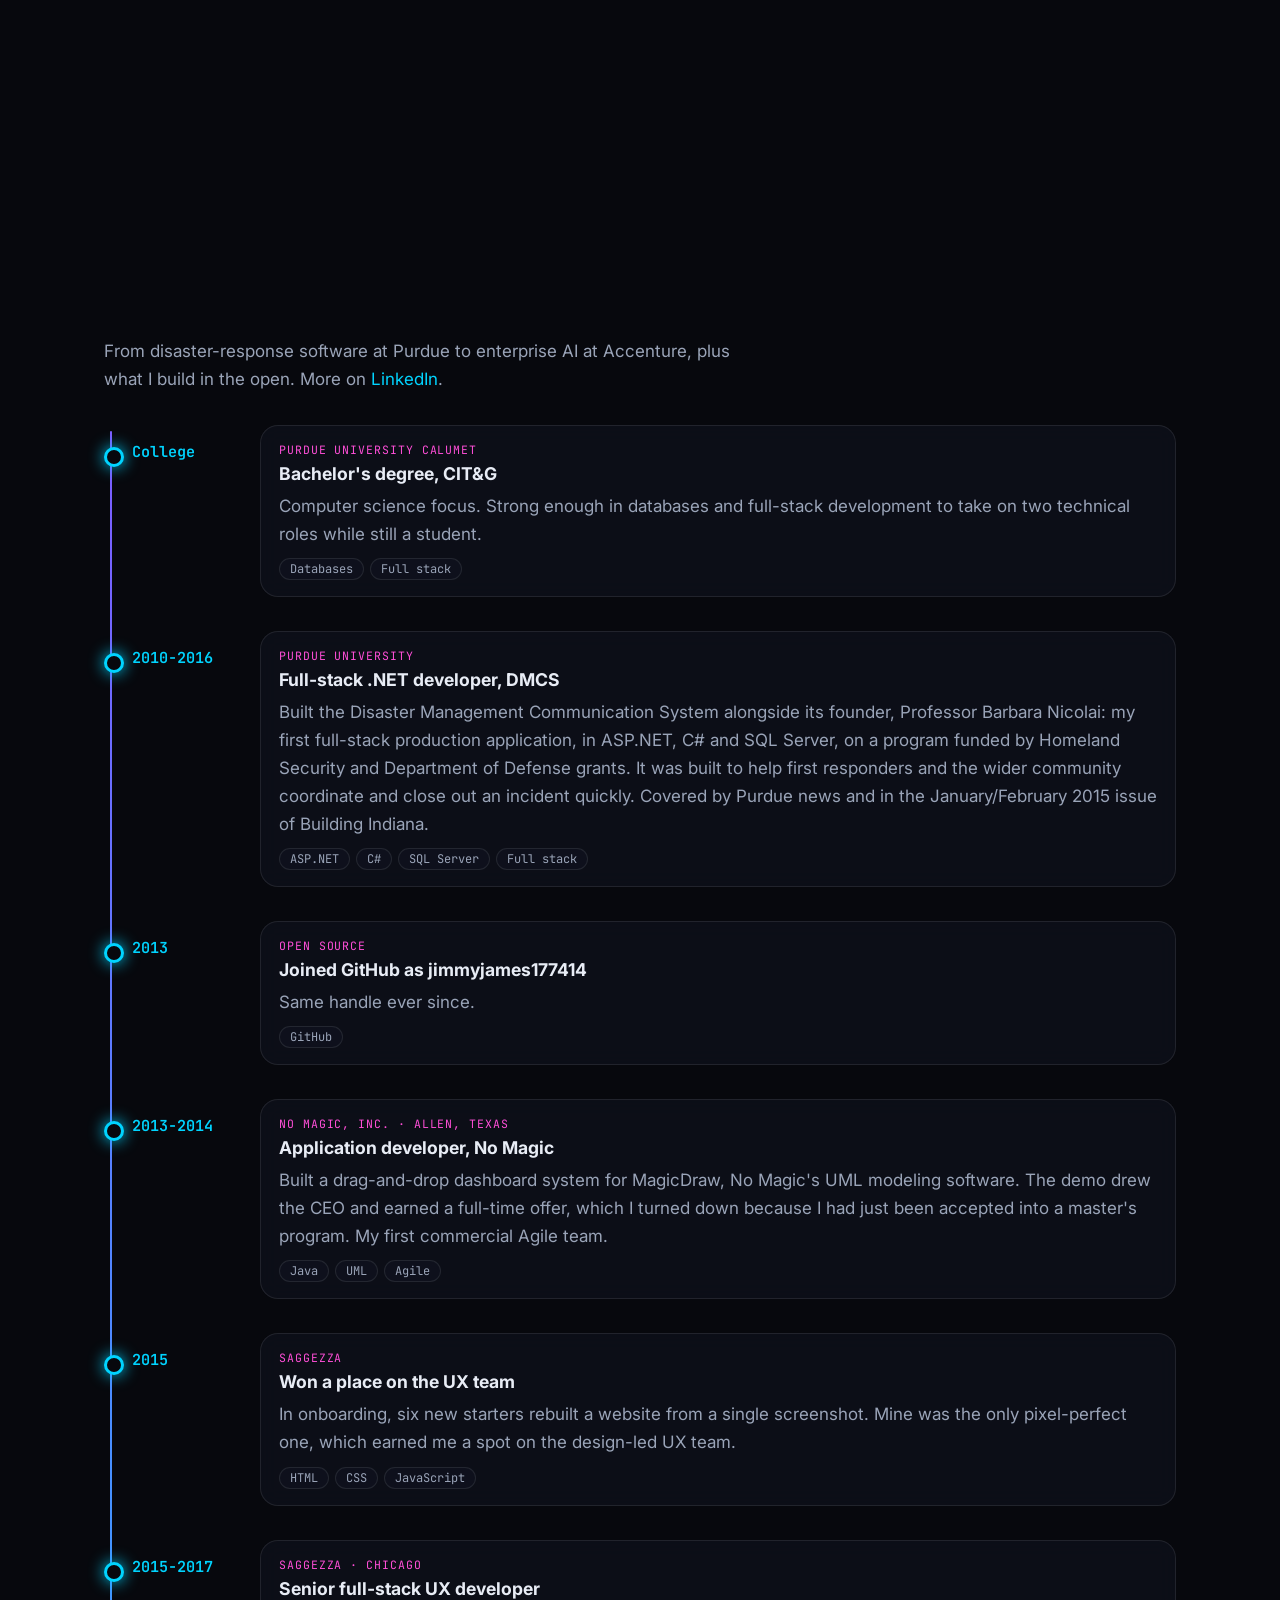
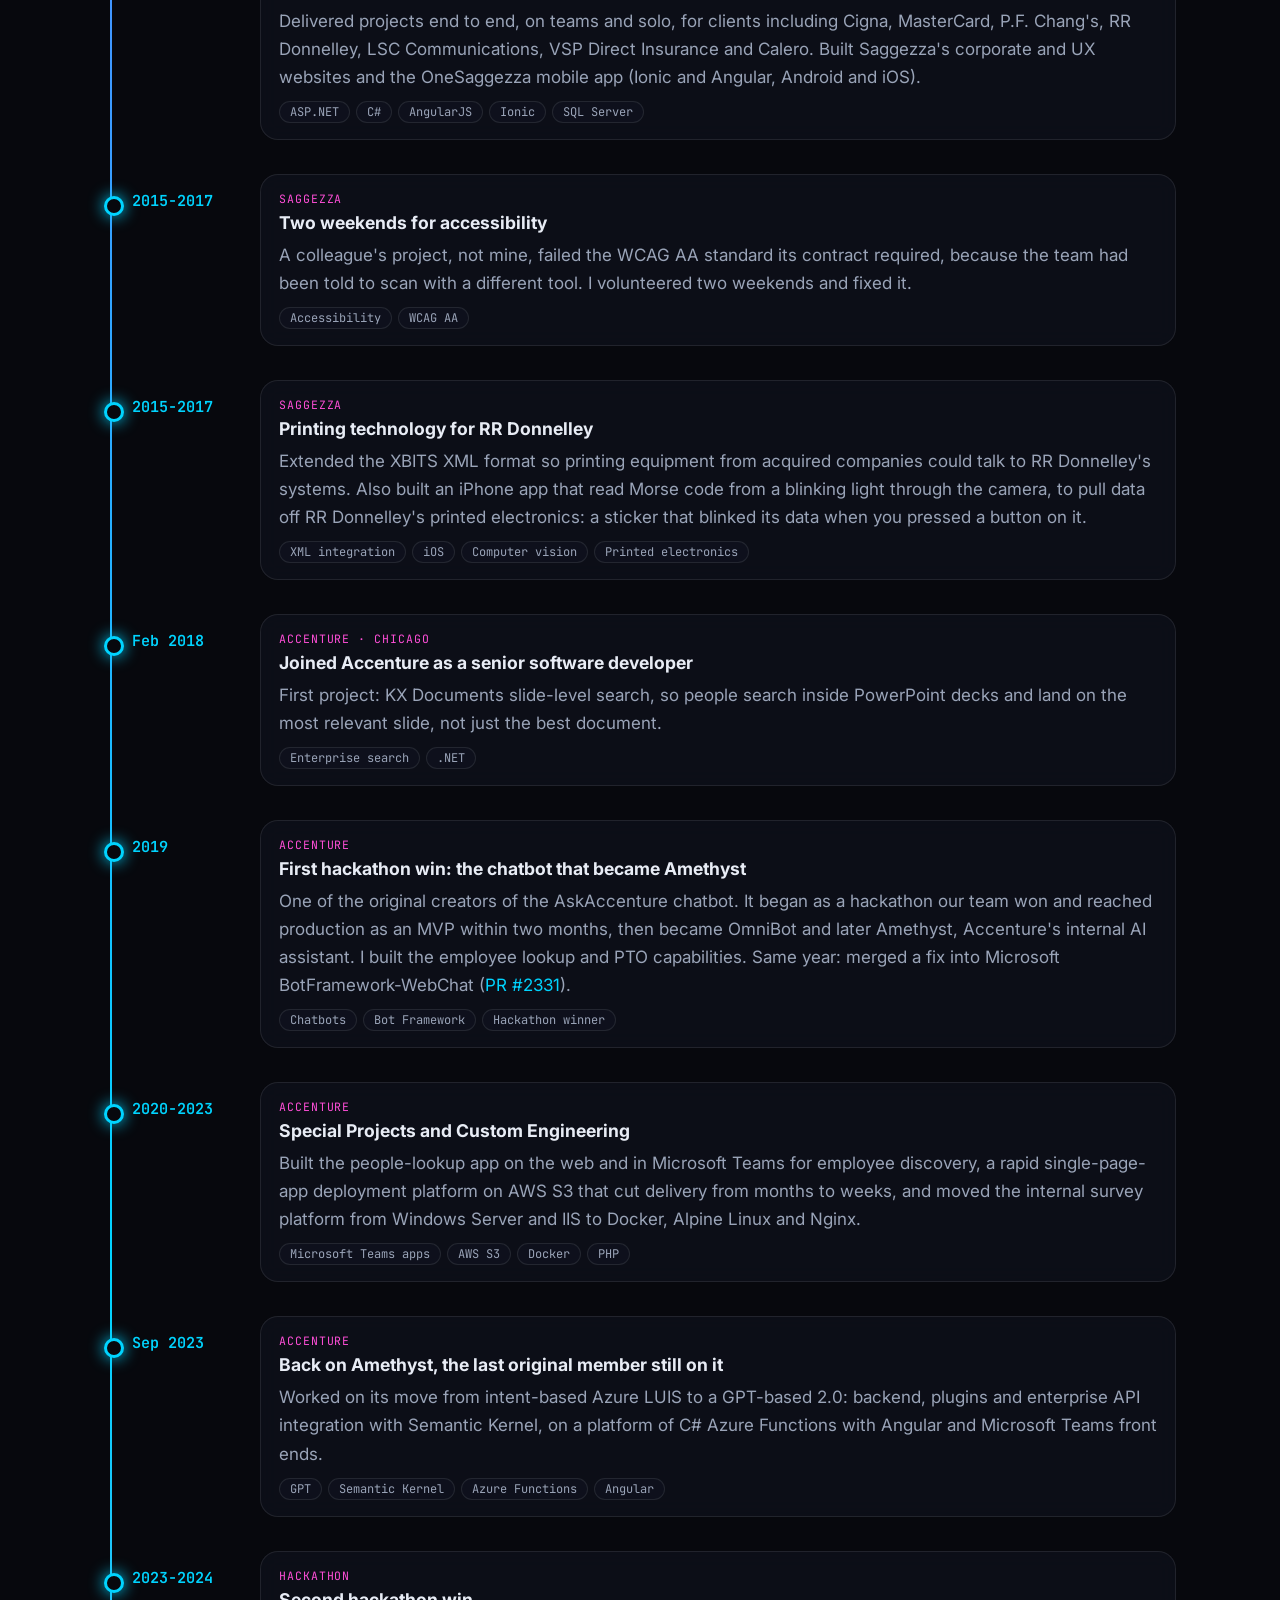
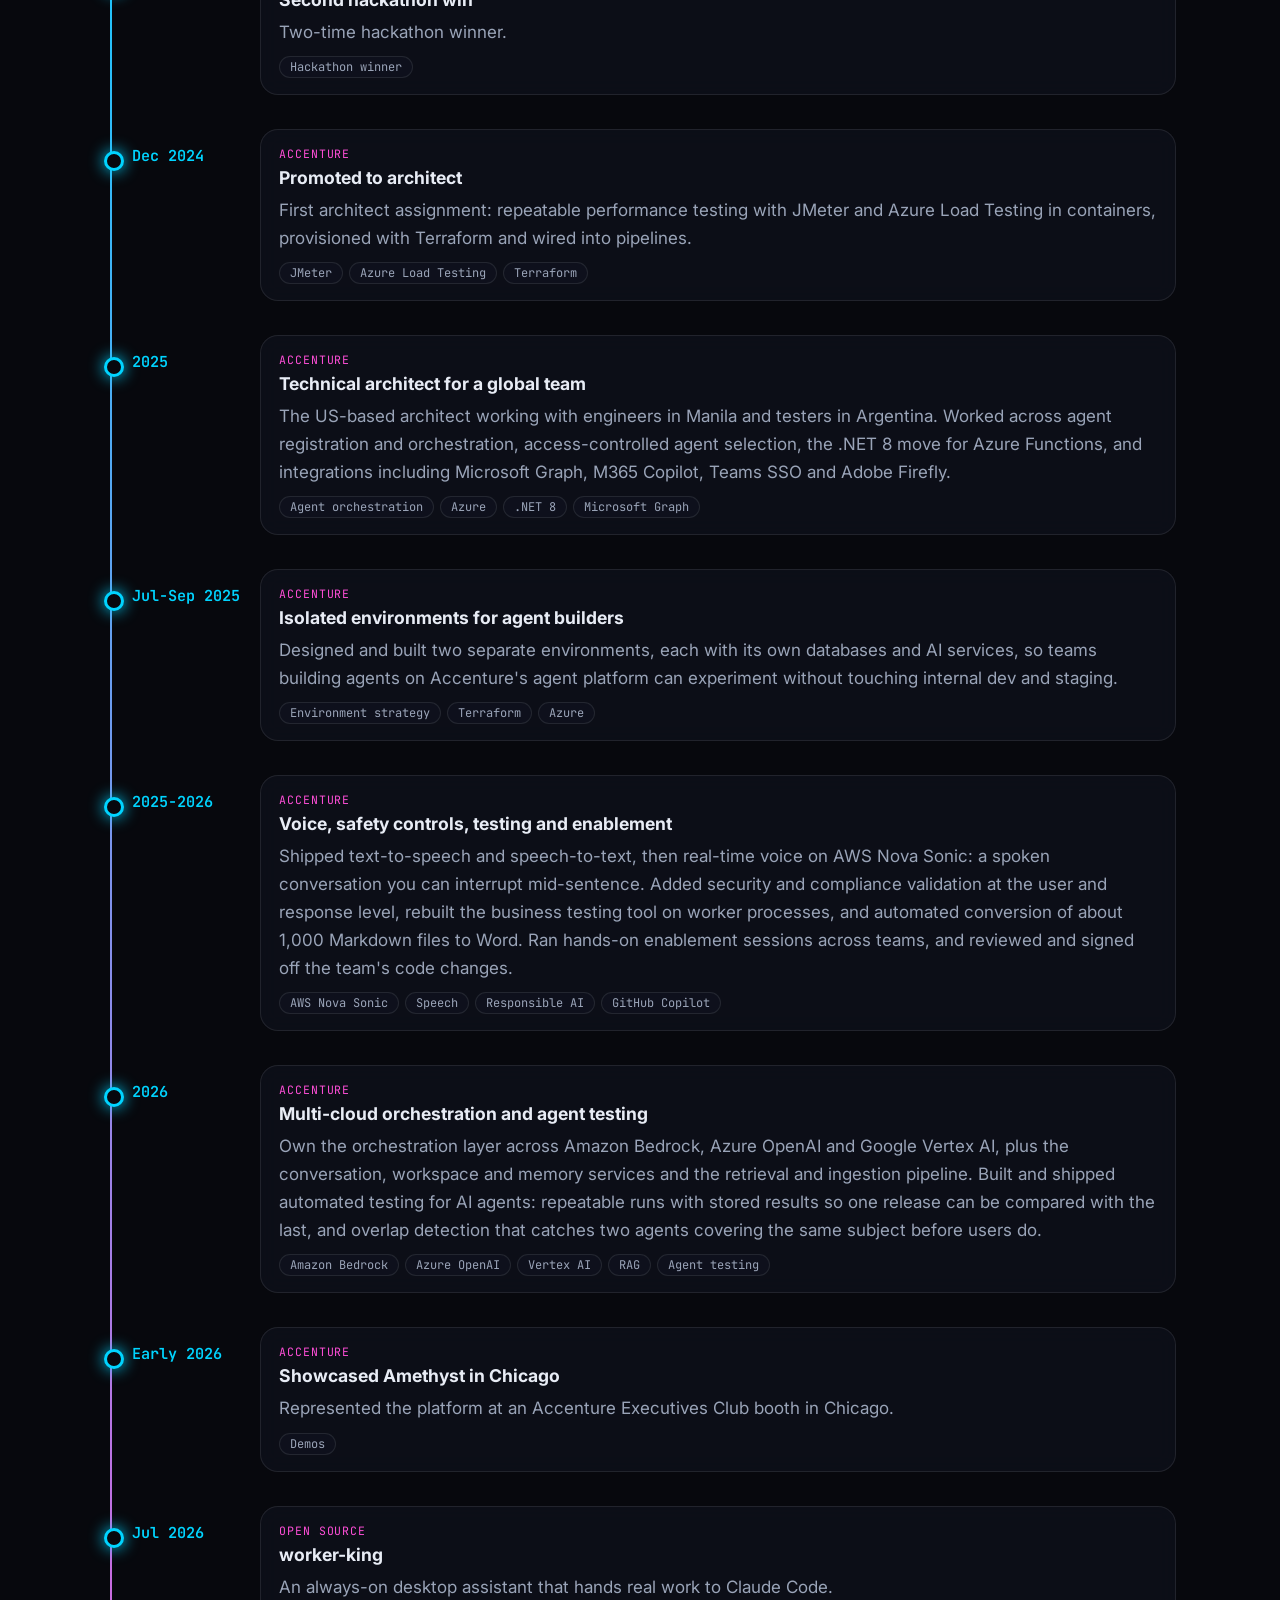
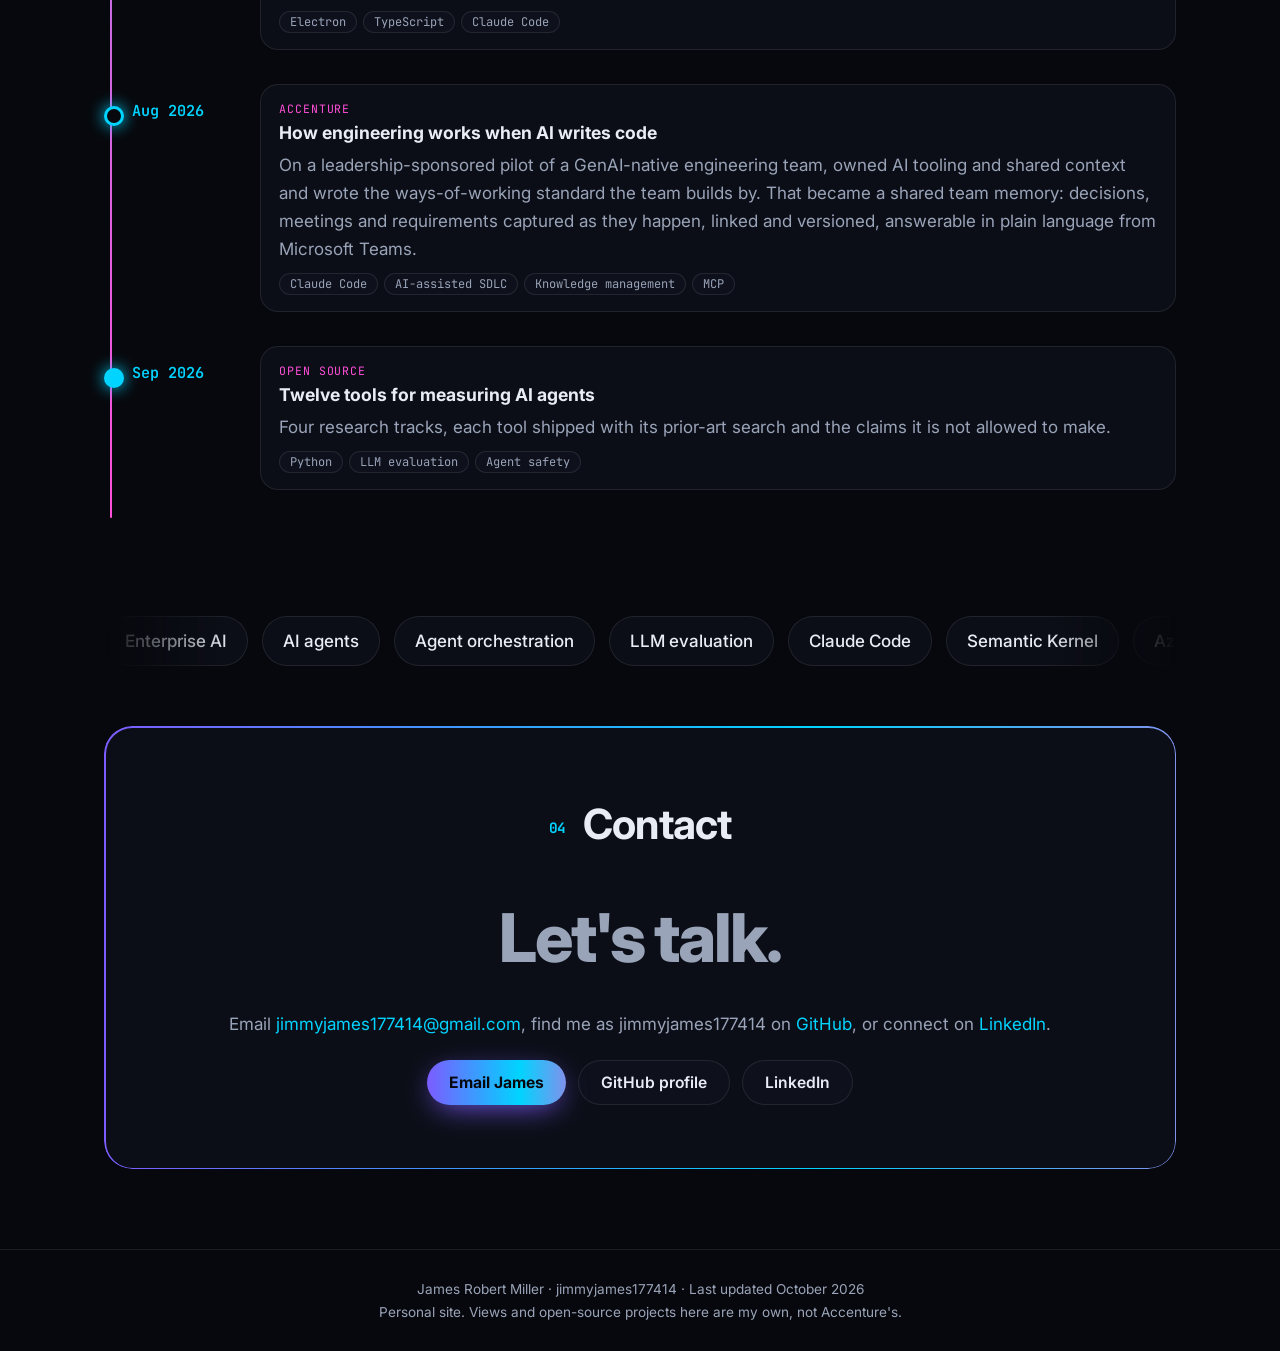
==== commit 21ca13cf: "Homepage lastmod and dateModified to 2026-10-21 (rollcall write-up link) Co-Authored-By: Claude <nor" ====
--- a/index.html
+++ b/index.html
@@ -32,7 +32,7 @@
   "@context": "https://schema.org",
   "@type": "ProfilePage",
   "url": "https://jimmyjames177414.github.io/",
-  "dateModified": "2026-10-20",
+  "dateModified": "2026-10-21",
   "mainEntity": {
     "@type": "Person",
     "@id": "https://jimmyjames177414.github.io/#person",
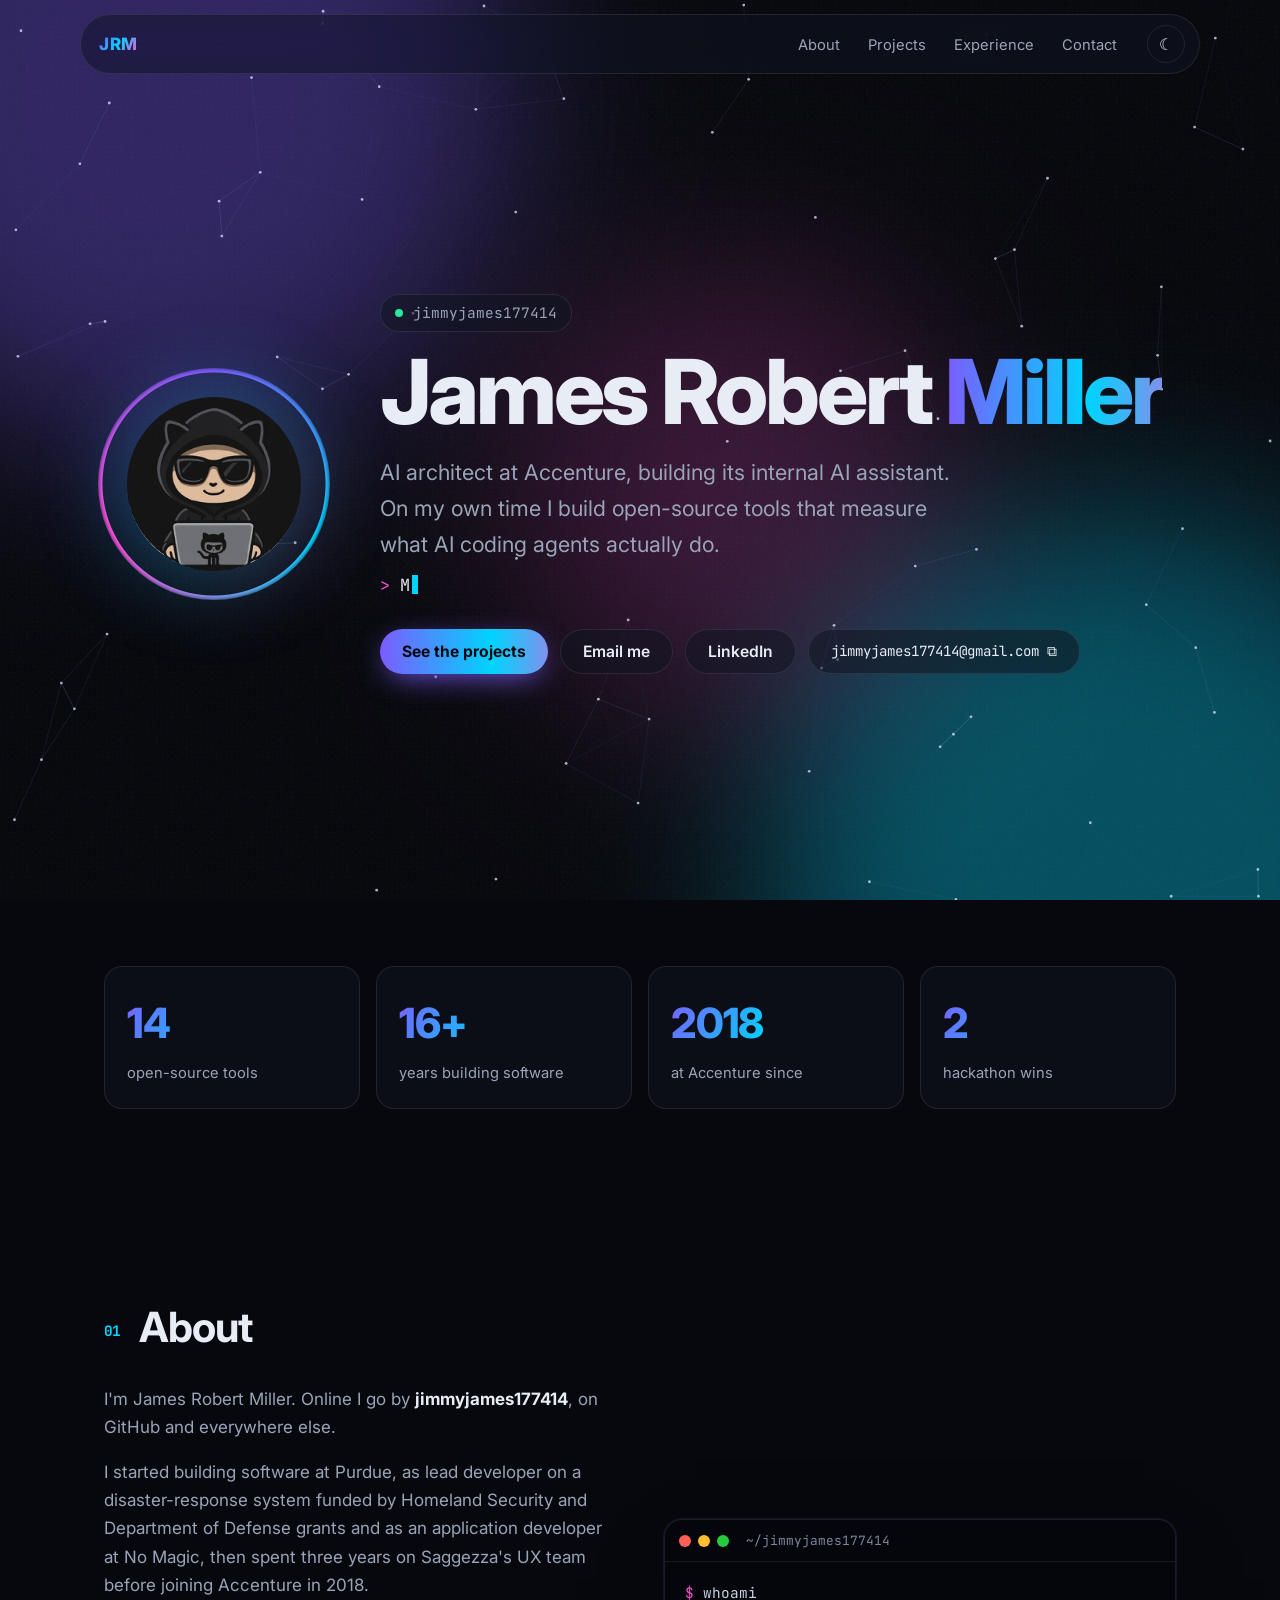
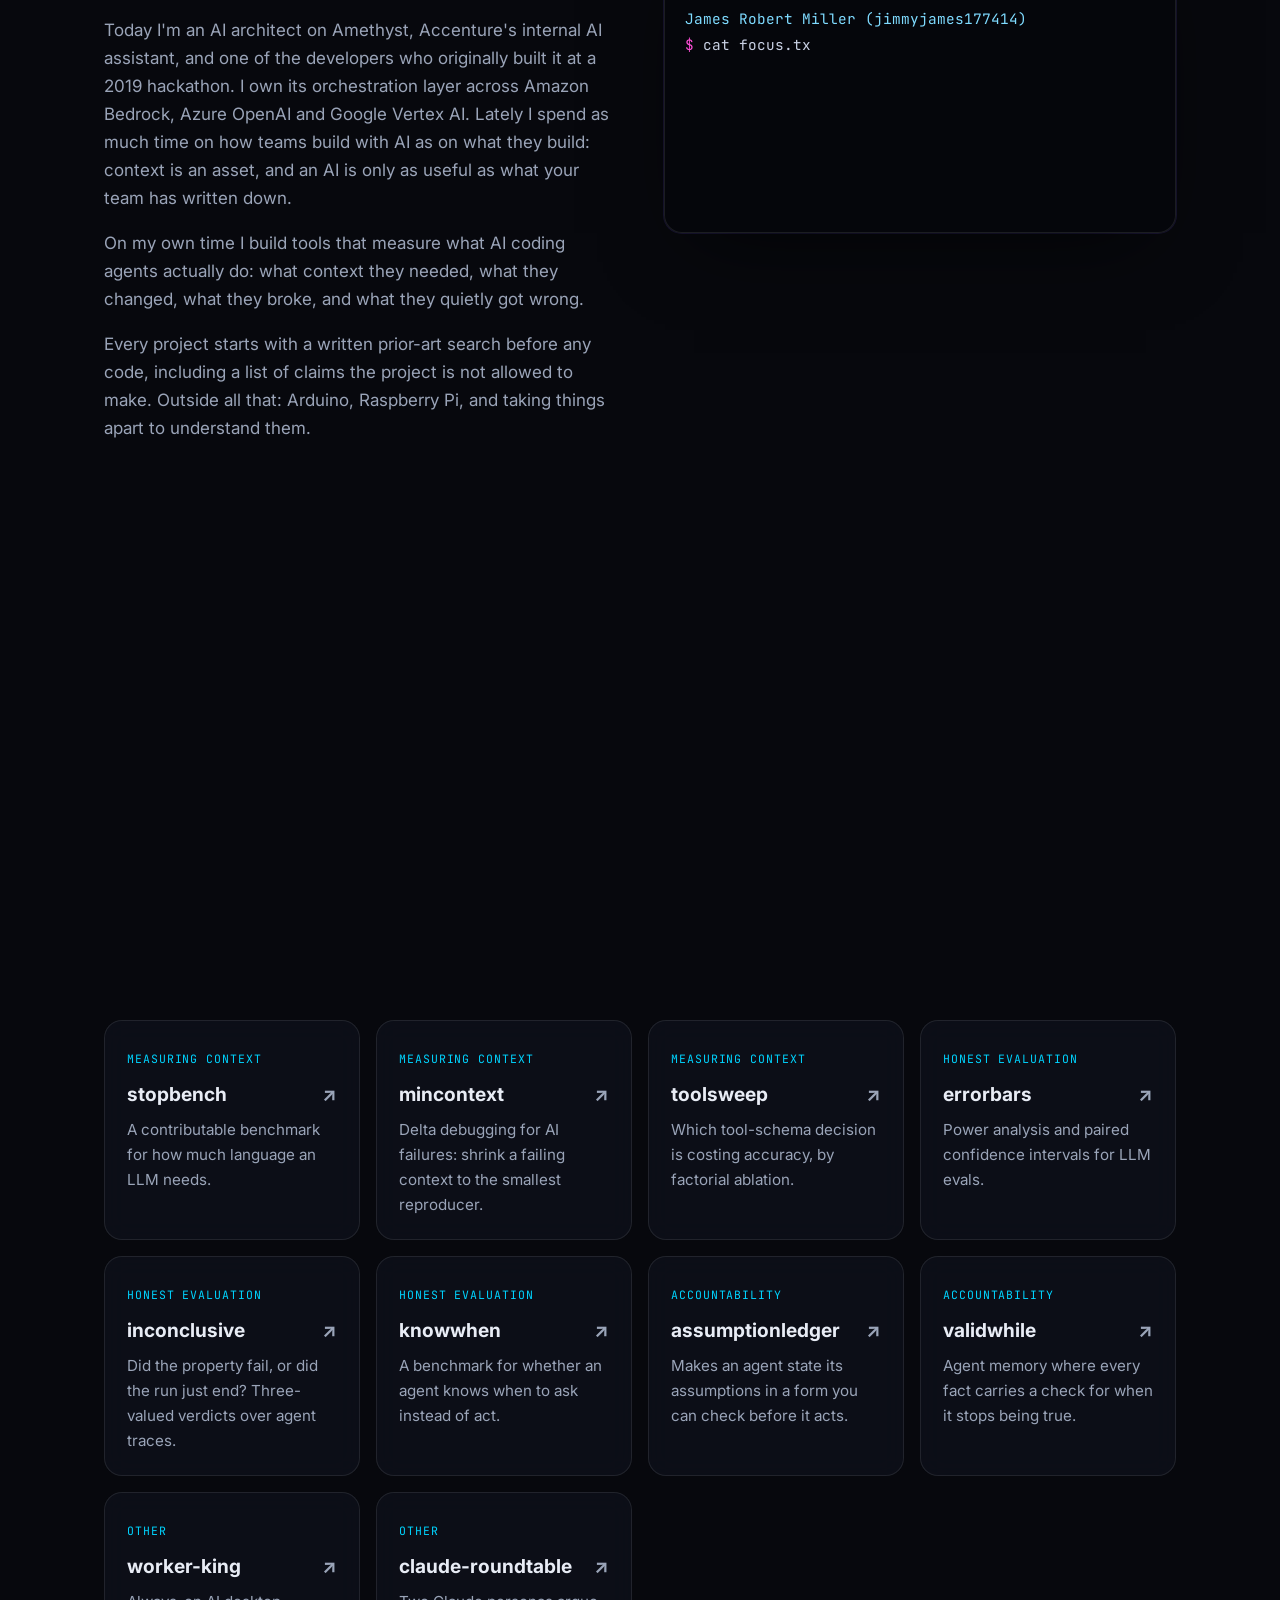
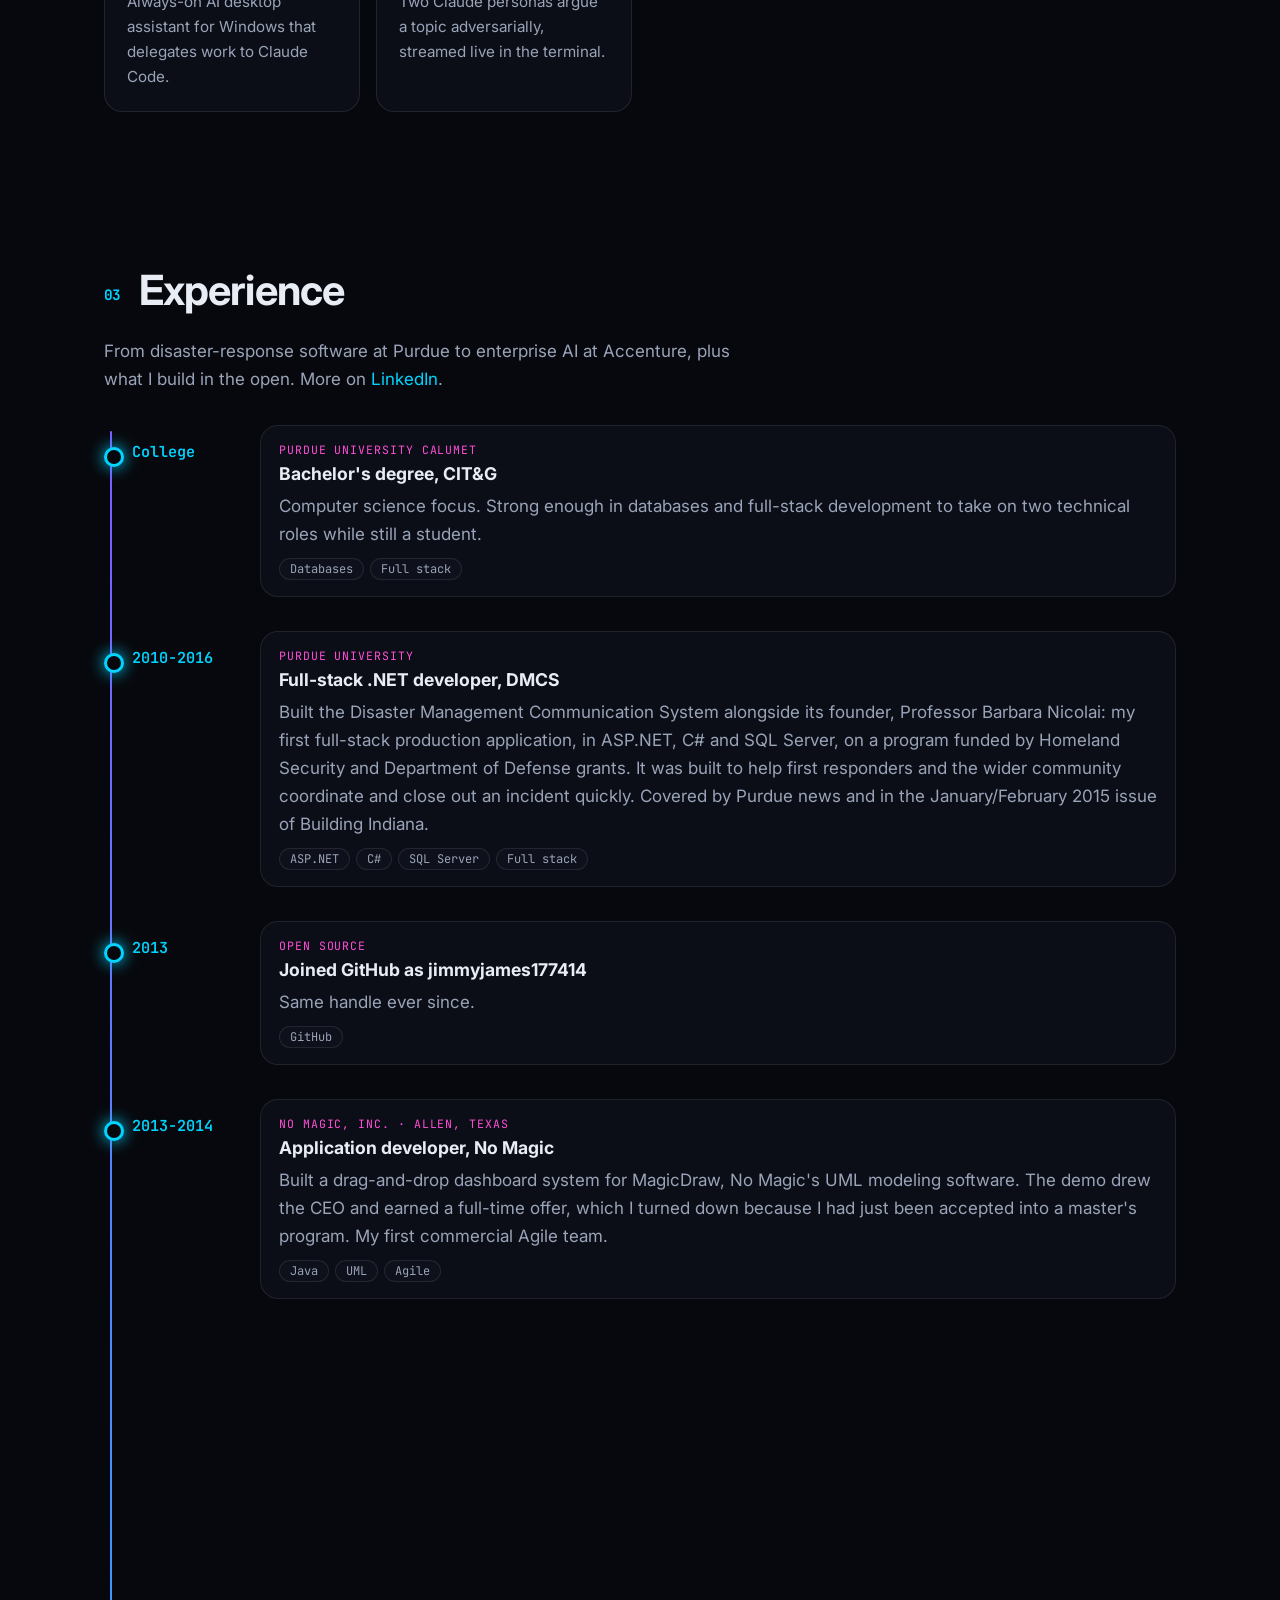
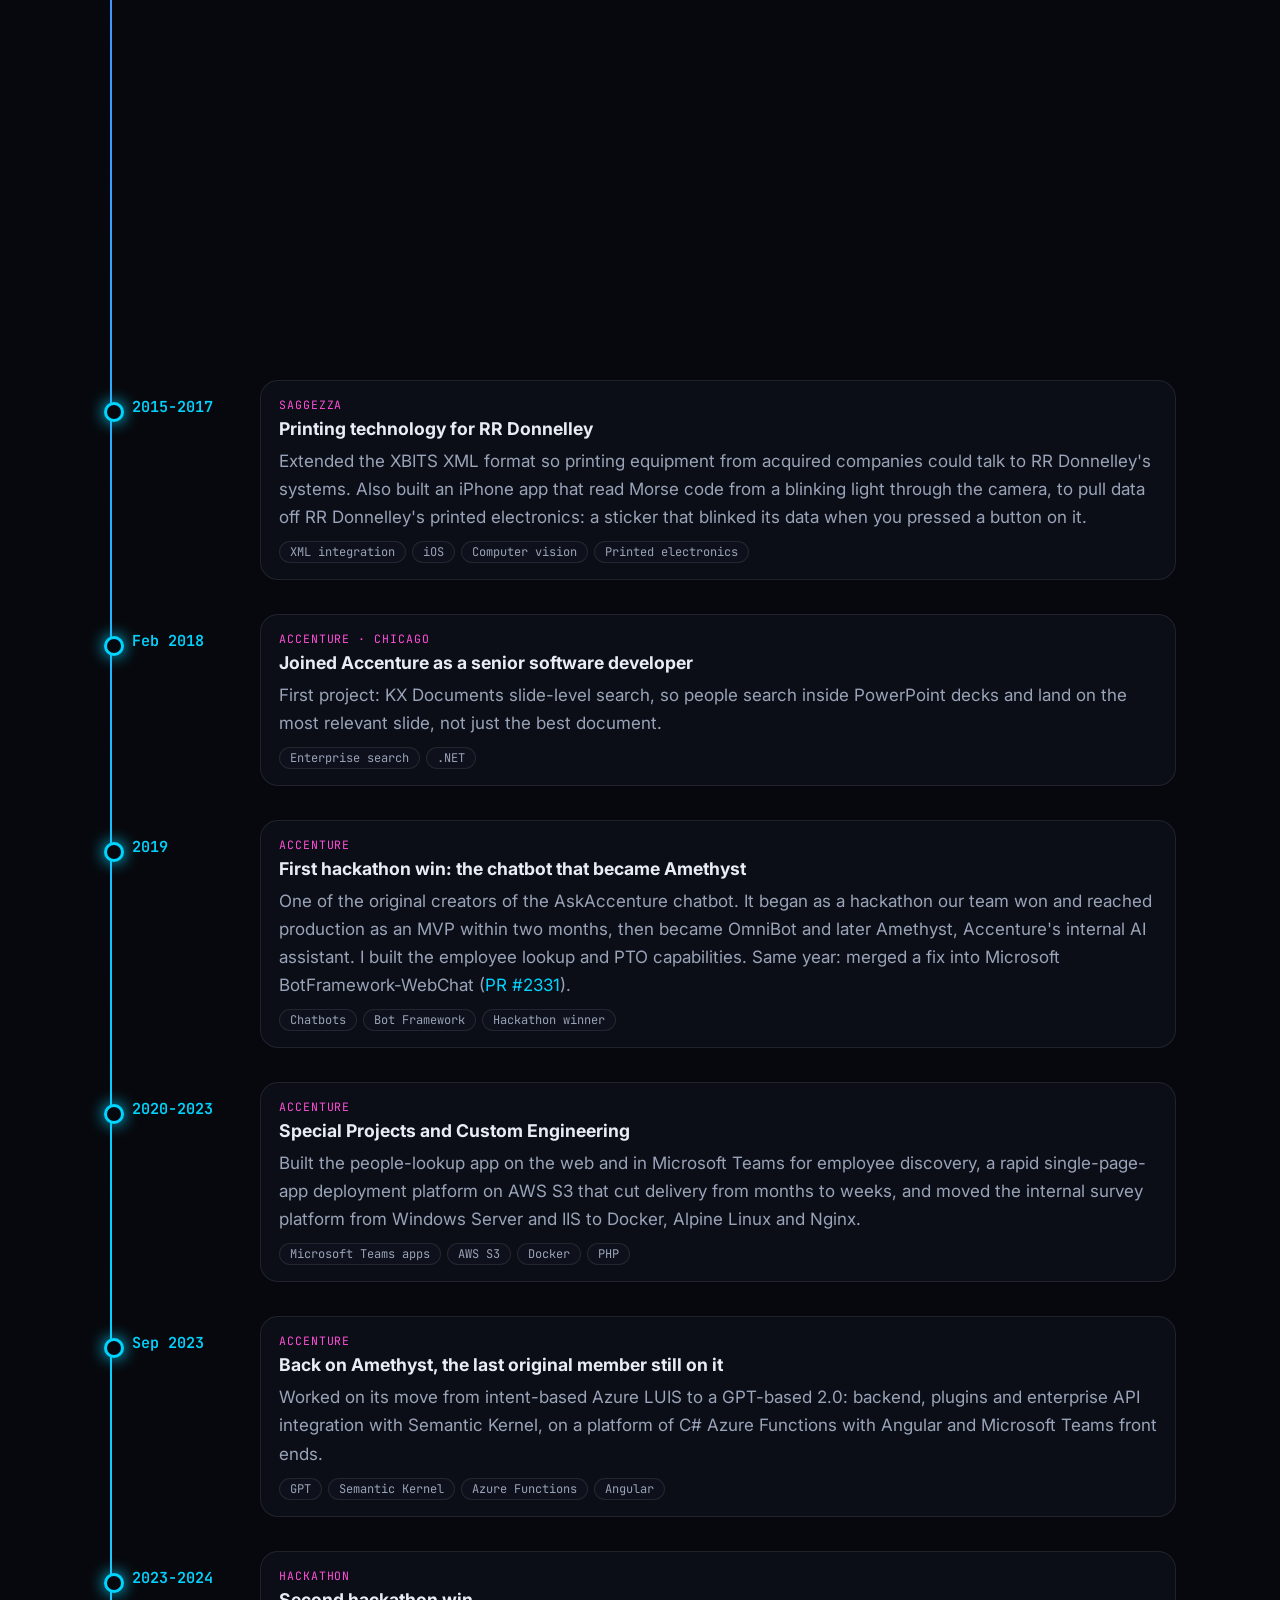
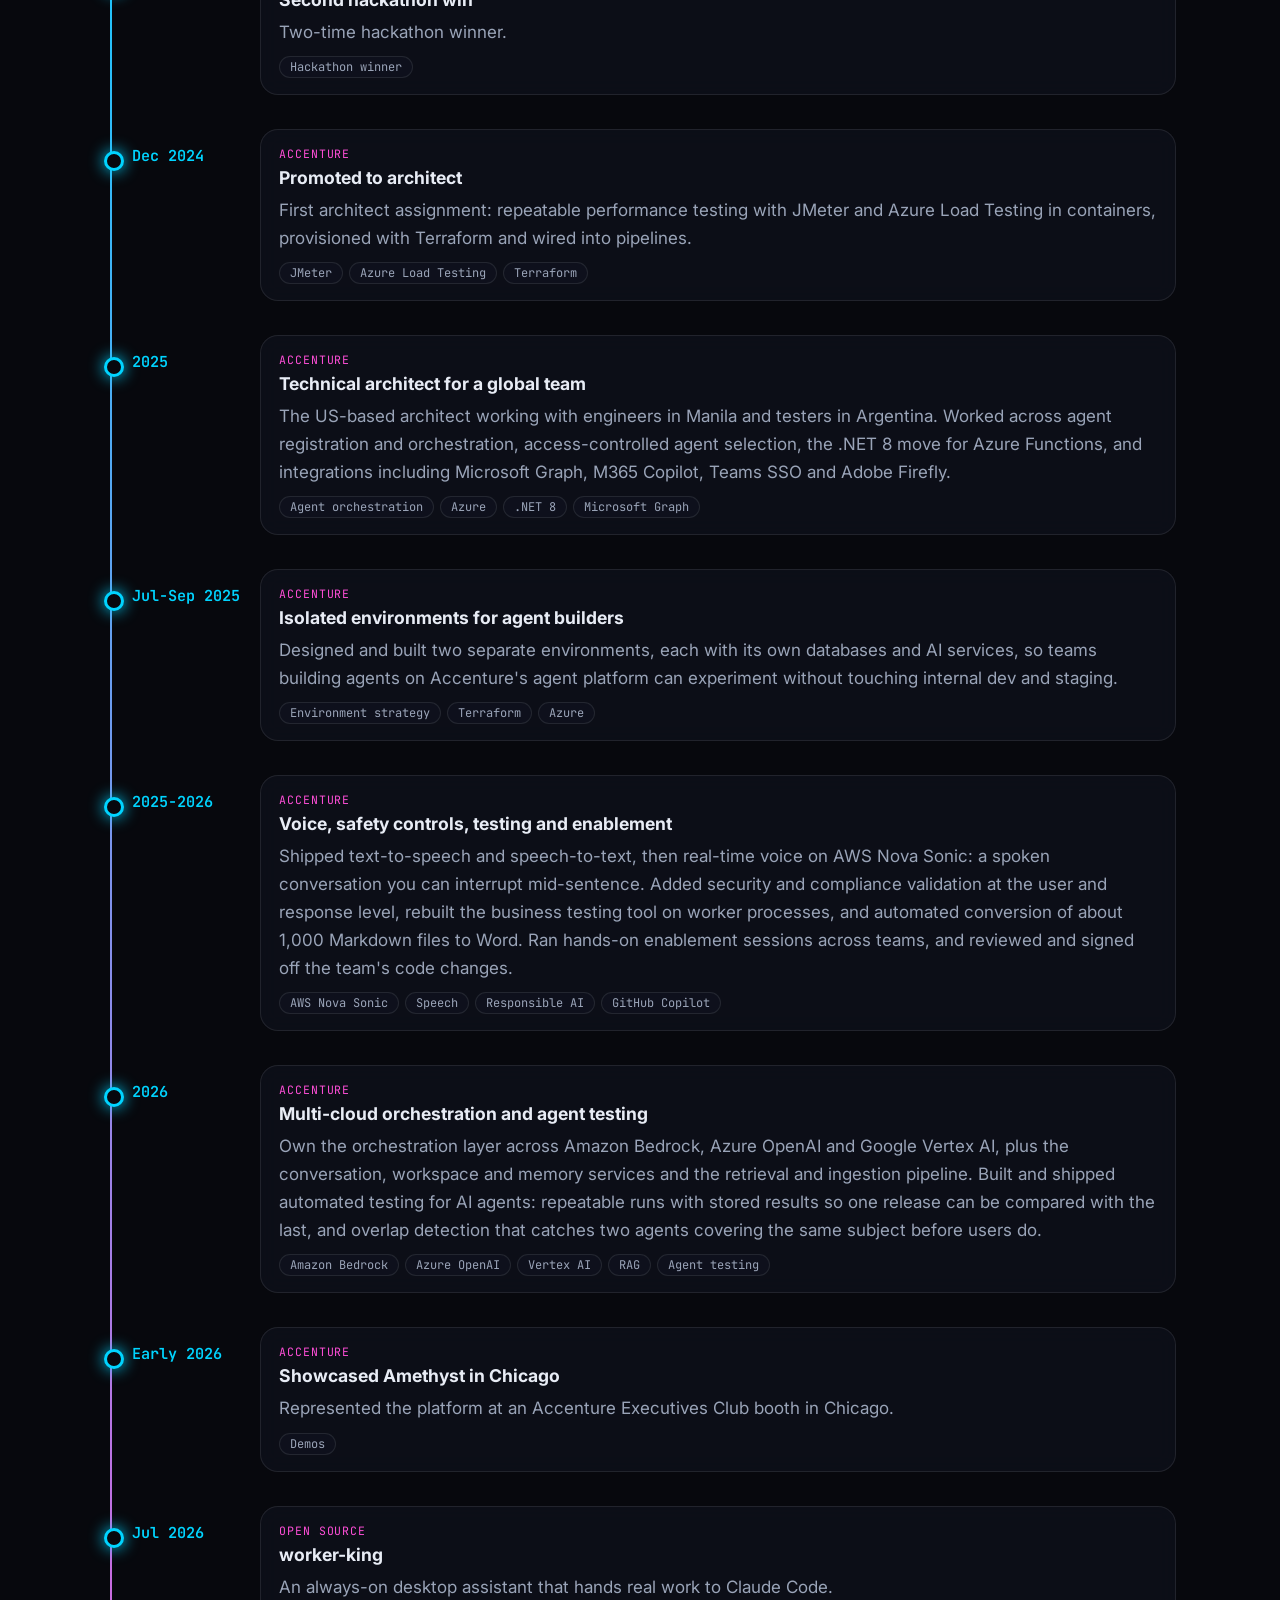
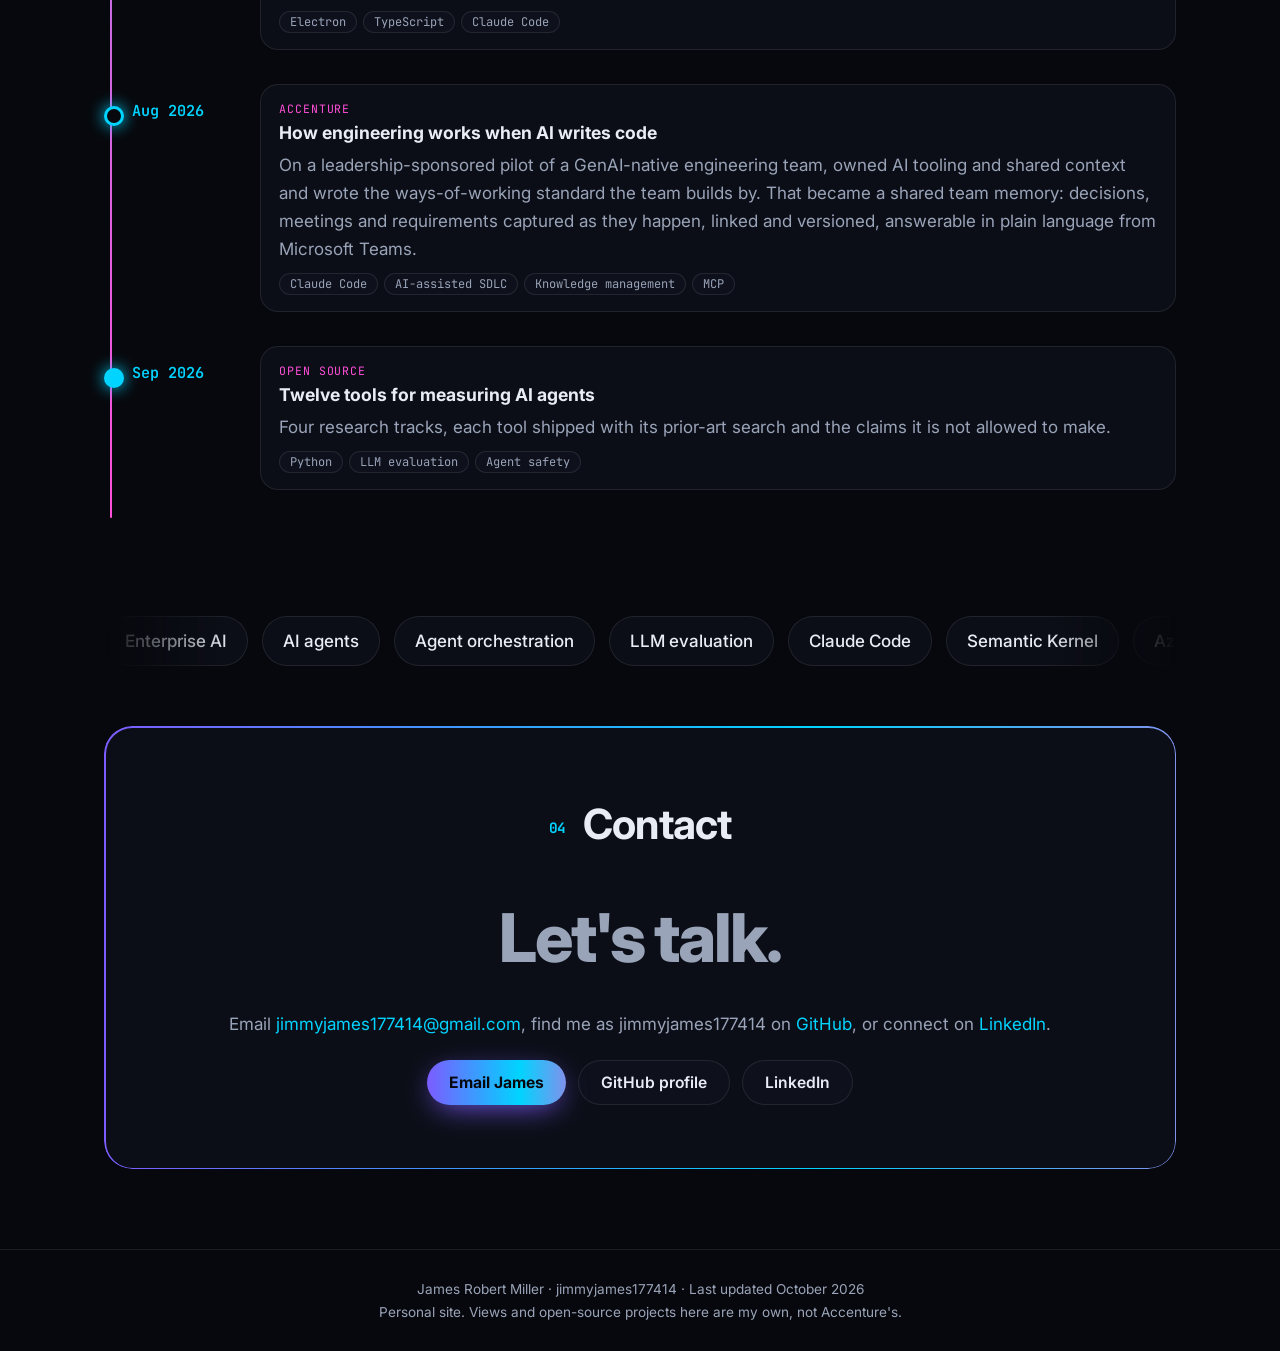
==== commit 100db002: "JSON-LD dates as full ISO 8601 datetimes Search Console's Profile page report flags 'Invalid datetim" ====
--- a/index.html
+++ b/index.html
@@ -32,7 +32,7 @@
   "@context": "https://schema.org",
   "@type": "ProfilePage",
   "url": "https://jimmyjames177414.github.io/",
-  "dateModified": "2026-10-21",
+  "dateModified": "2026-10-21T04:10:00-05:00",
   "mainEntity": {
     "@type": "Person",
     "@id": "https://jimmyjames177414.github.io/#person",
--- a/assets/site.css
+++ b/assets/site.css
@@ -117,6 +117,7 @@
 .card h3 { margin:8px 0 6px; font-size:1.2rem; }
 .card h3 a { color:var(--fg); }
 .card h3 a::after { content:""; position:absolute; inset:0; }
+.card p a { position:relative; z-index:1; } /* a link in card text sits above the stretched h3 link */
 .card h3 a::before { content:"↗"; content:"↗" / ""; float:right; color:var(--muted); transition:transform .25s,color .25s; }
 .card:hover h3 a::before { transform:translate(3px,-3px); color:var(--a2); }
 .card p { margin:0; color:var(--muted); font-size:.95rem; }
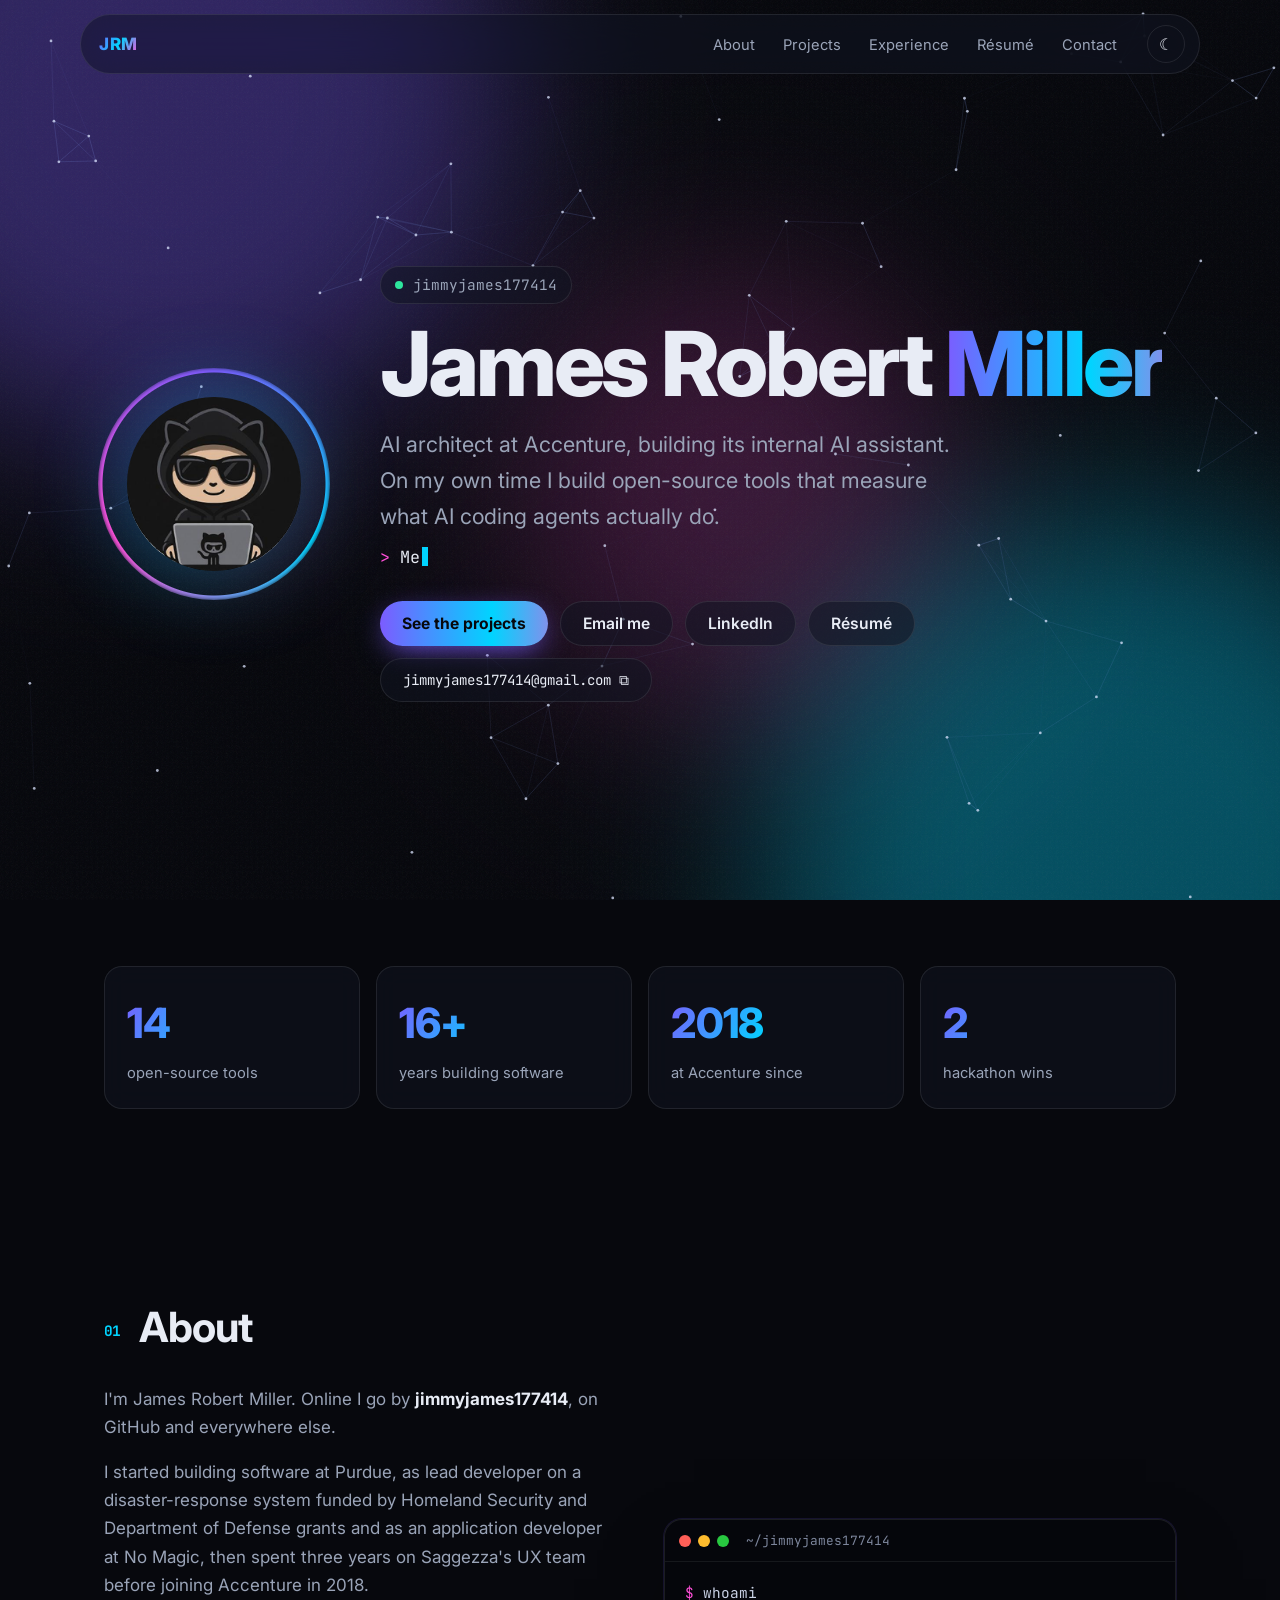
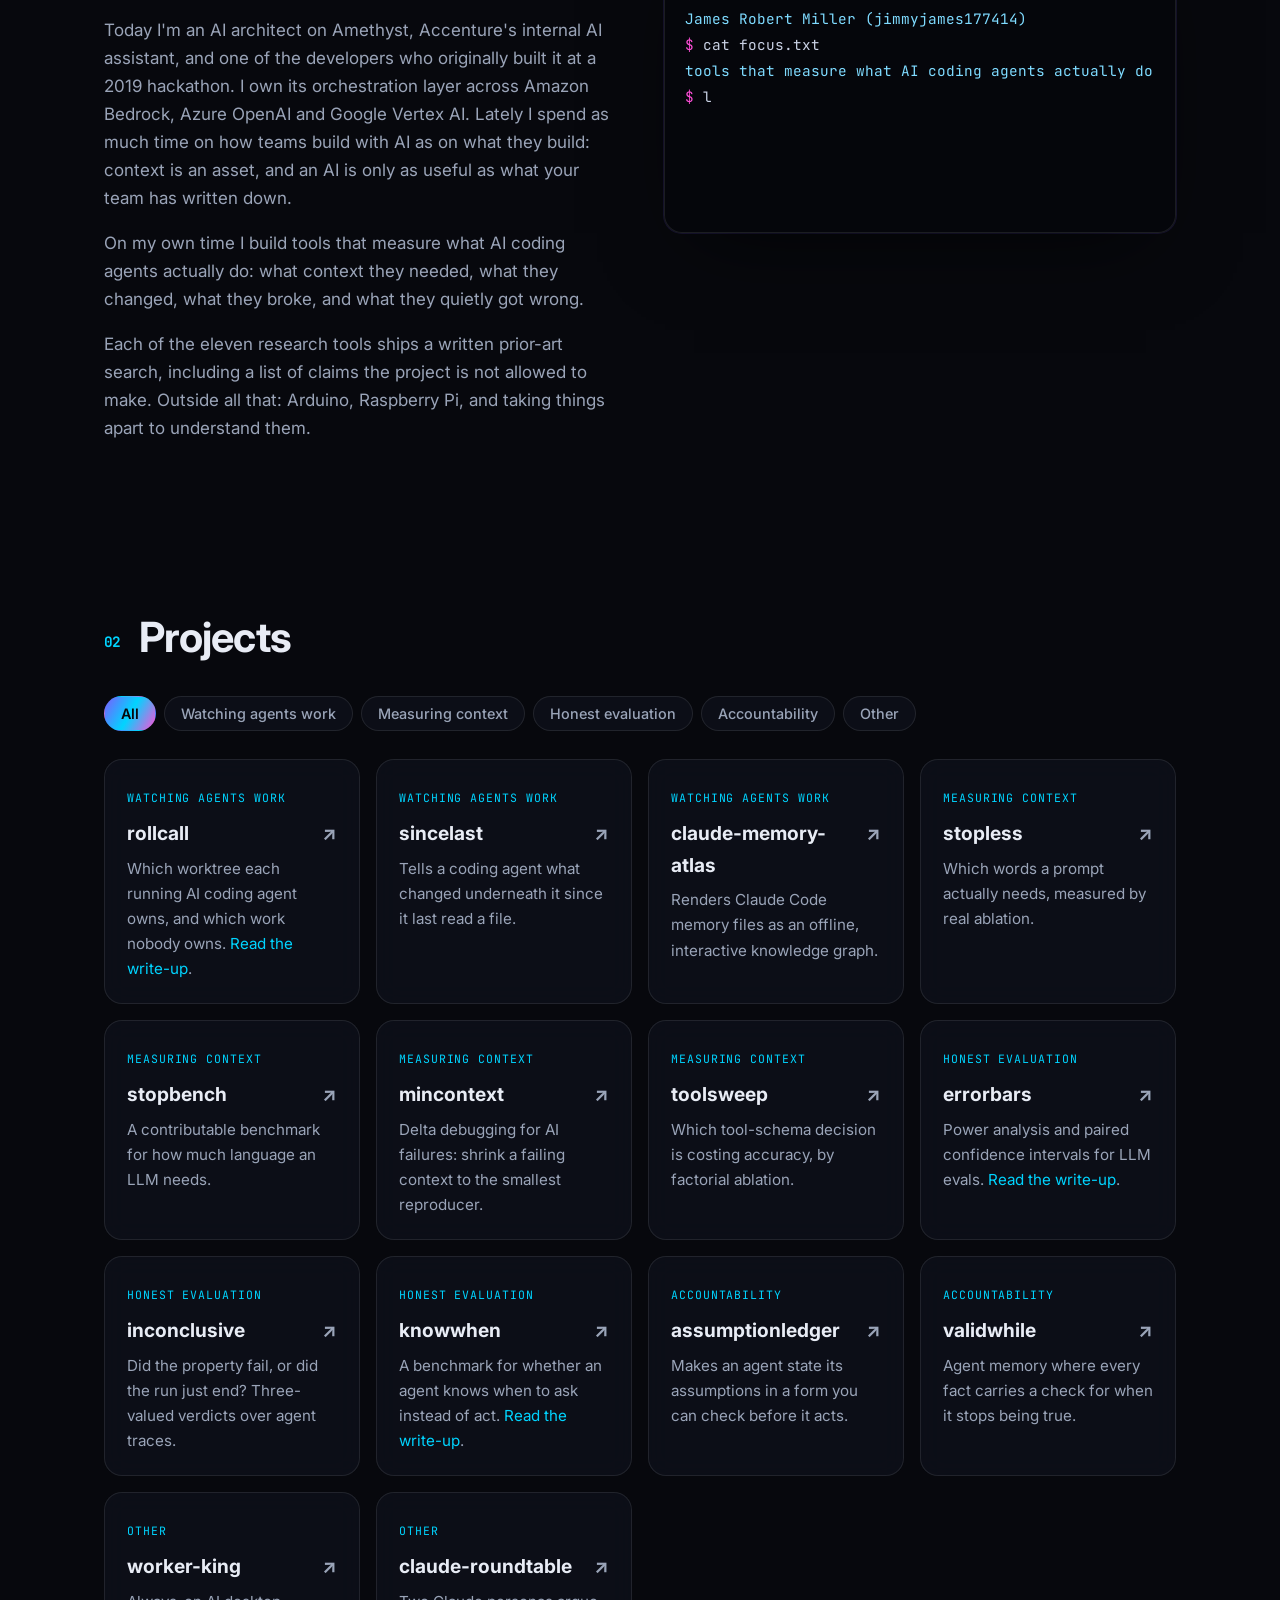
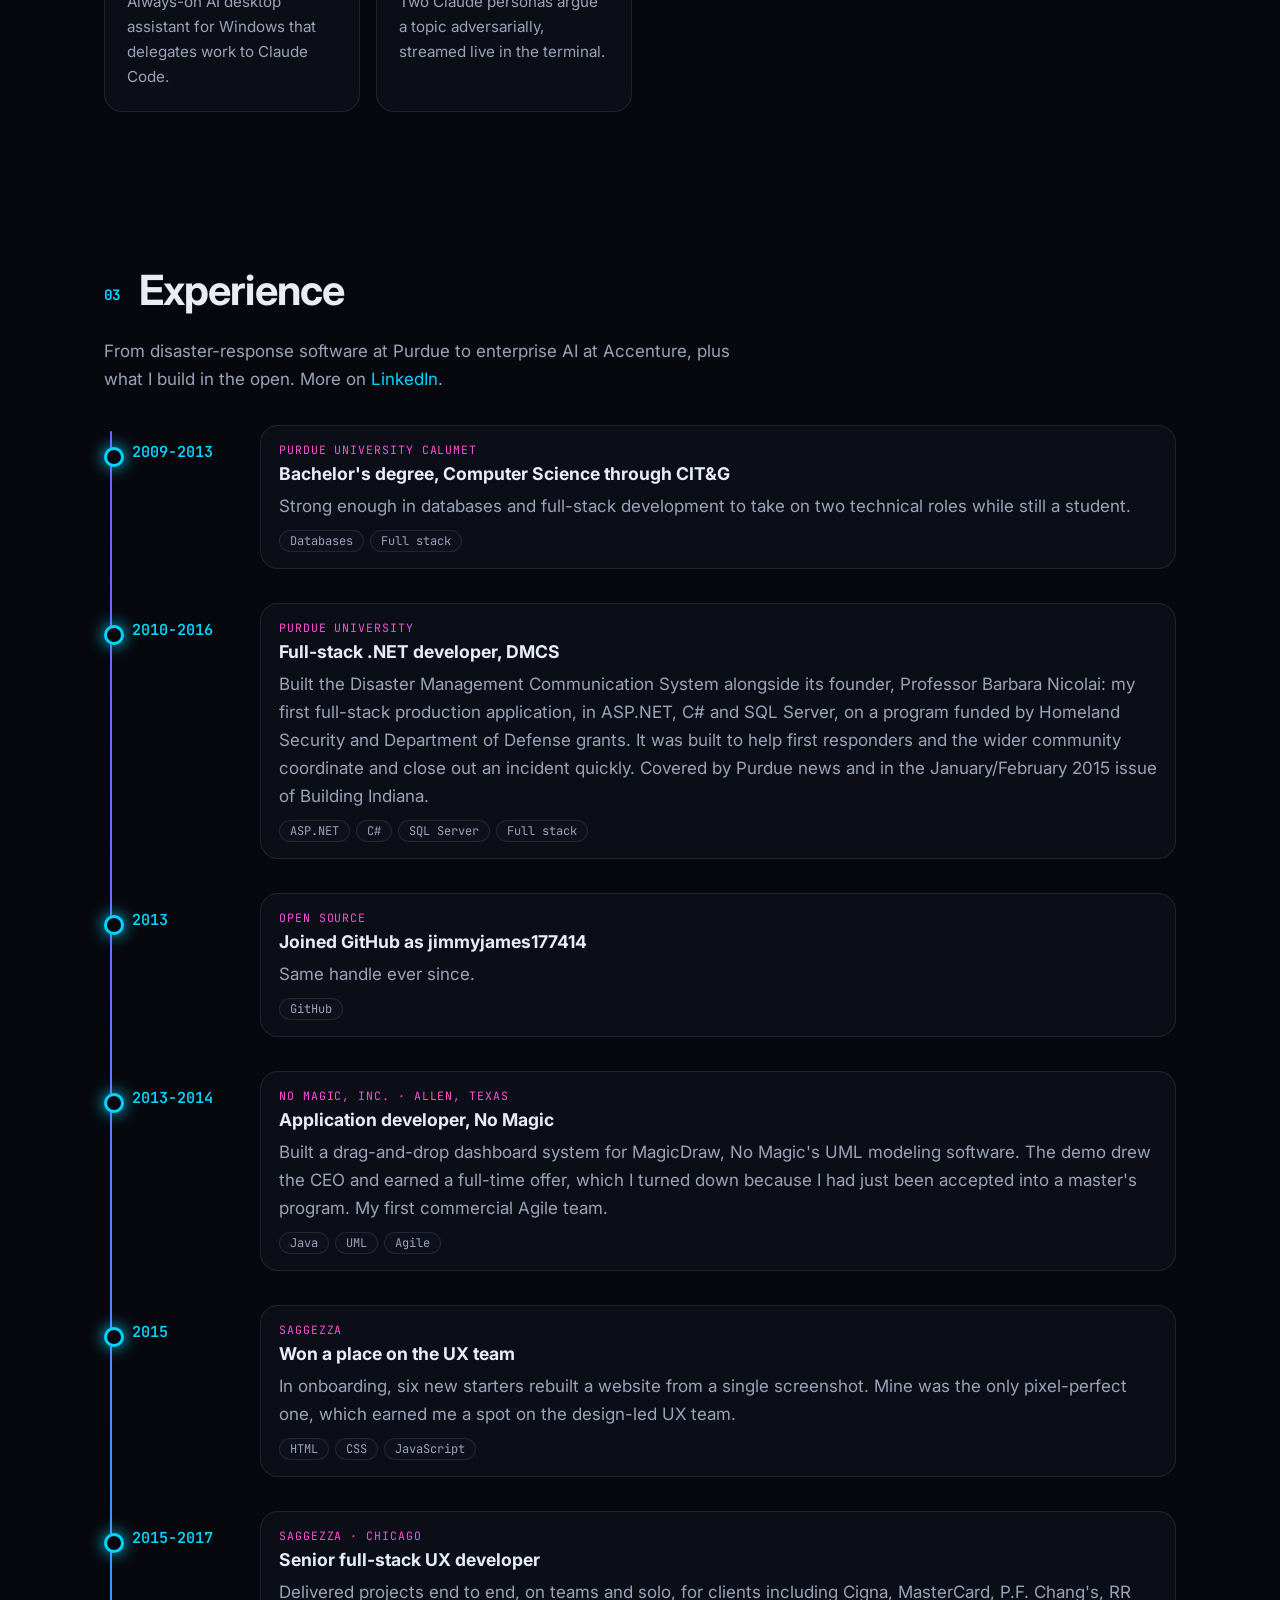
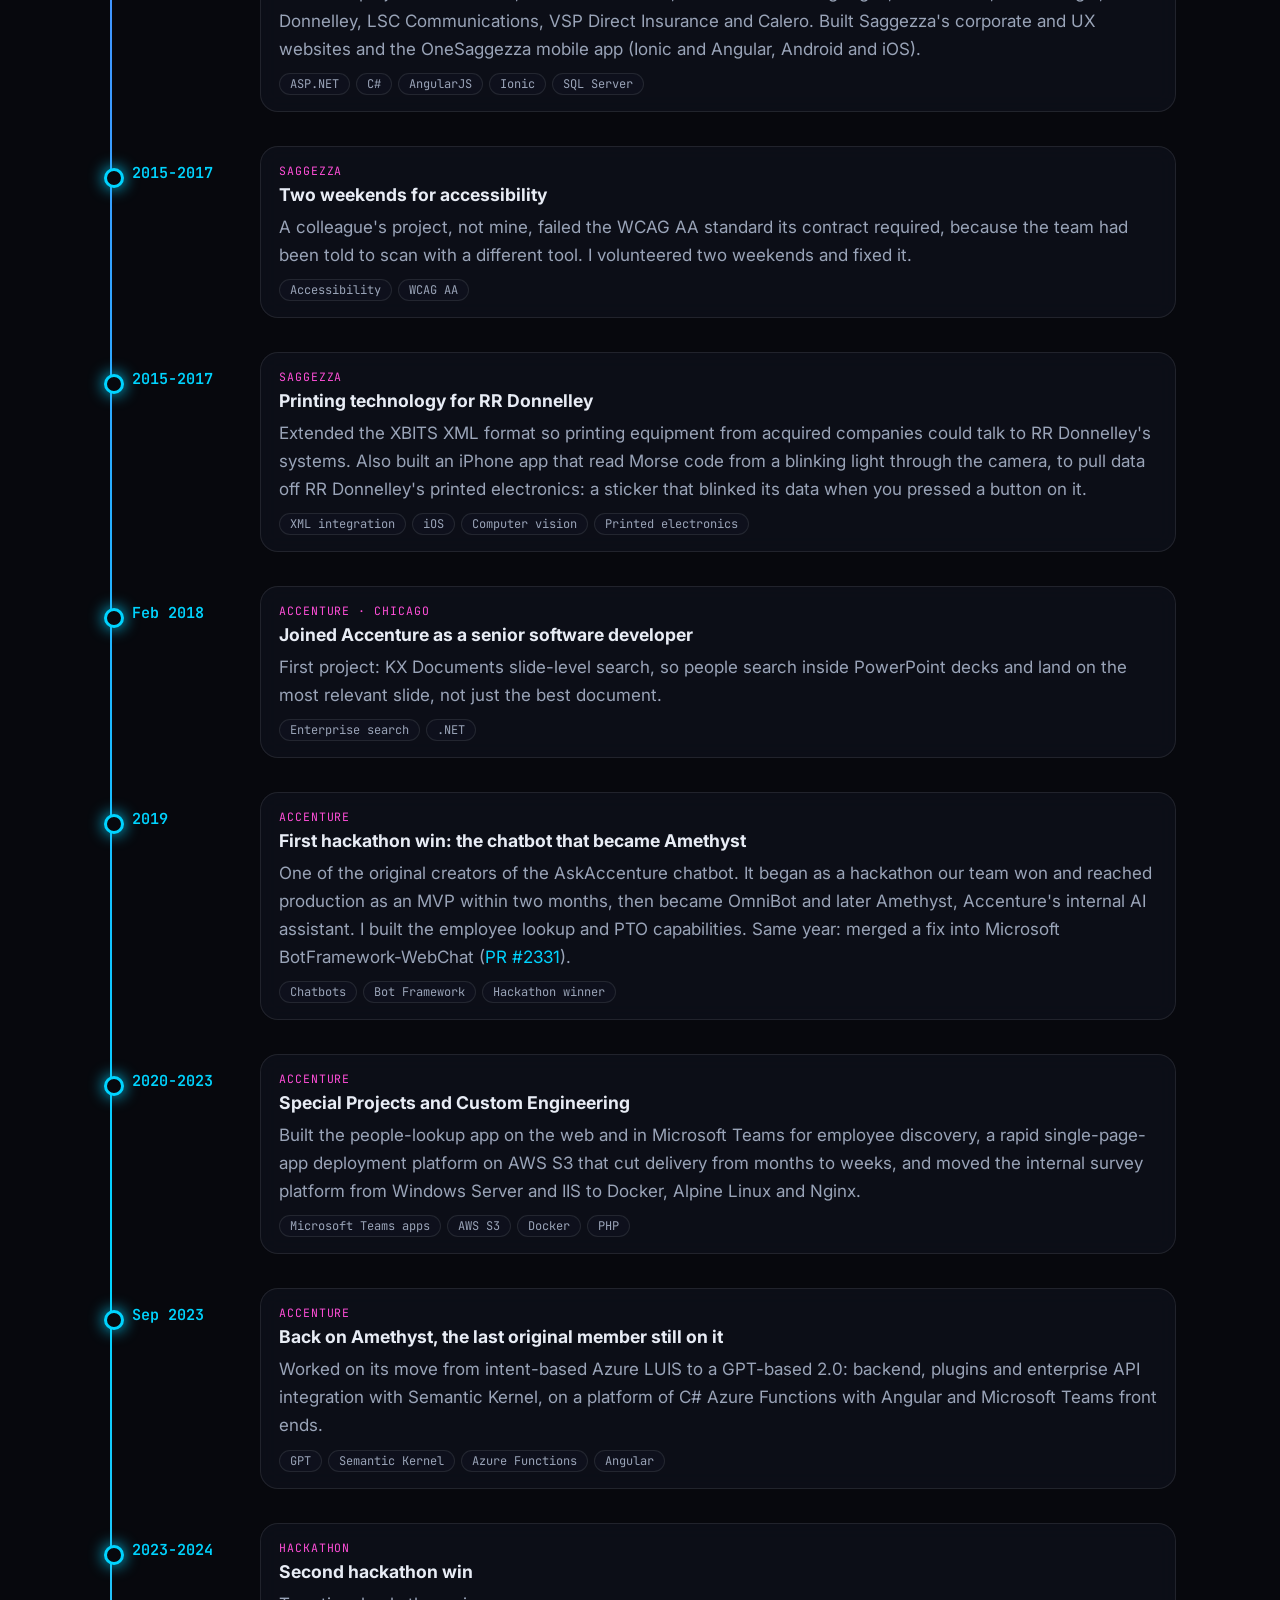
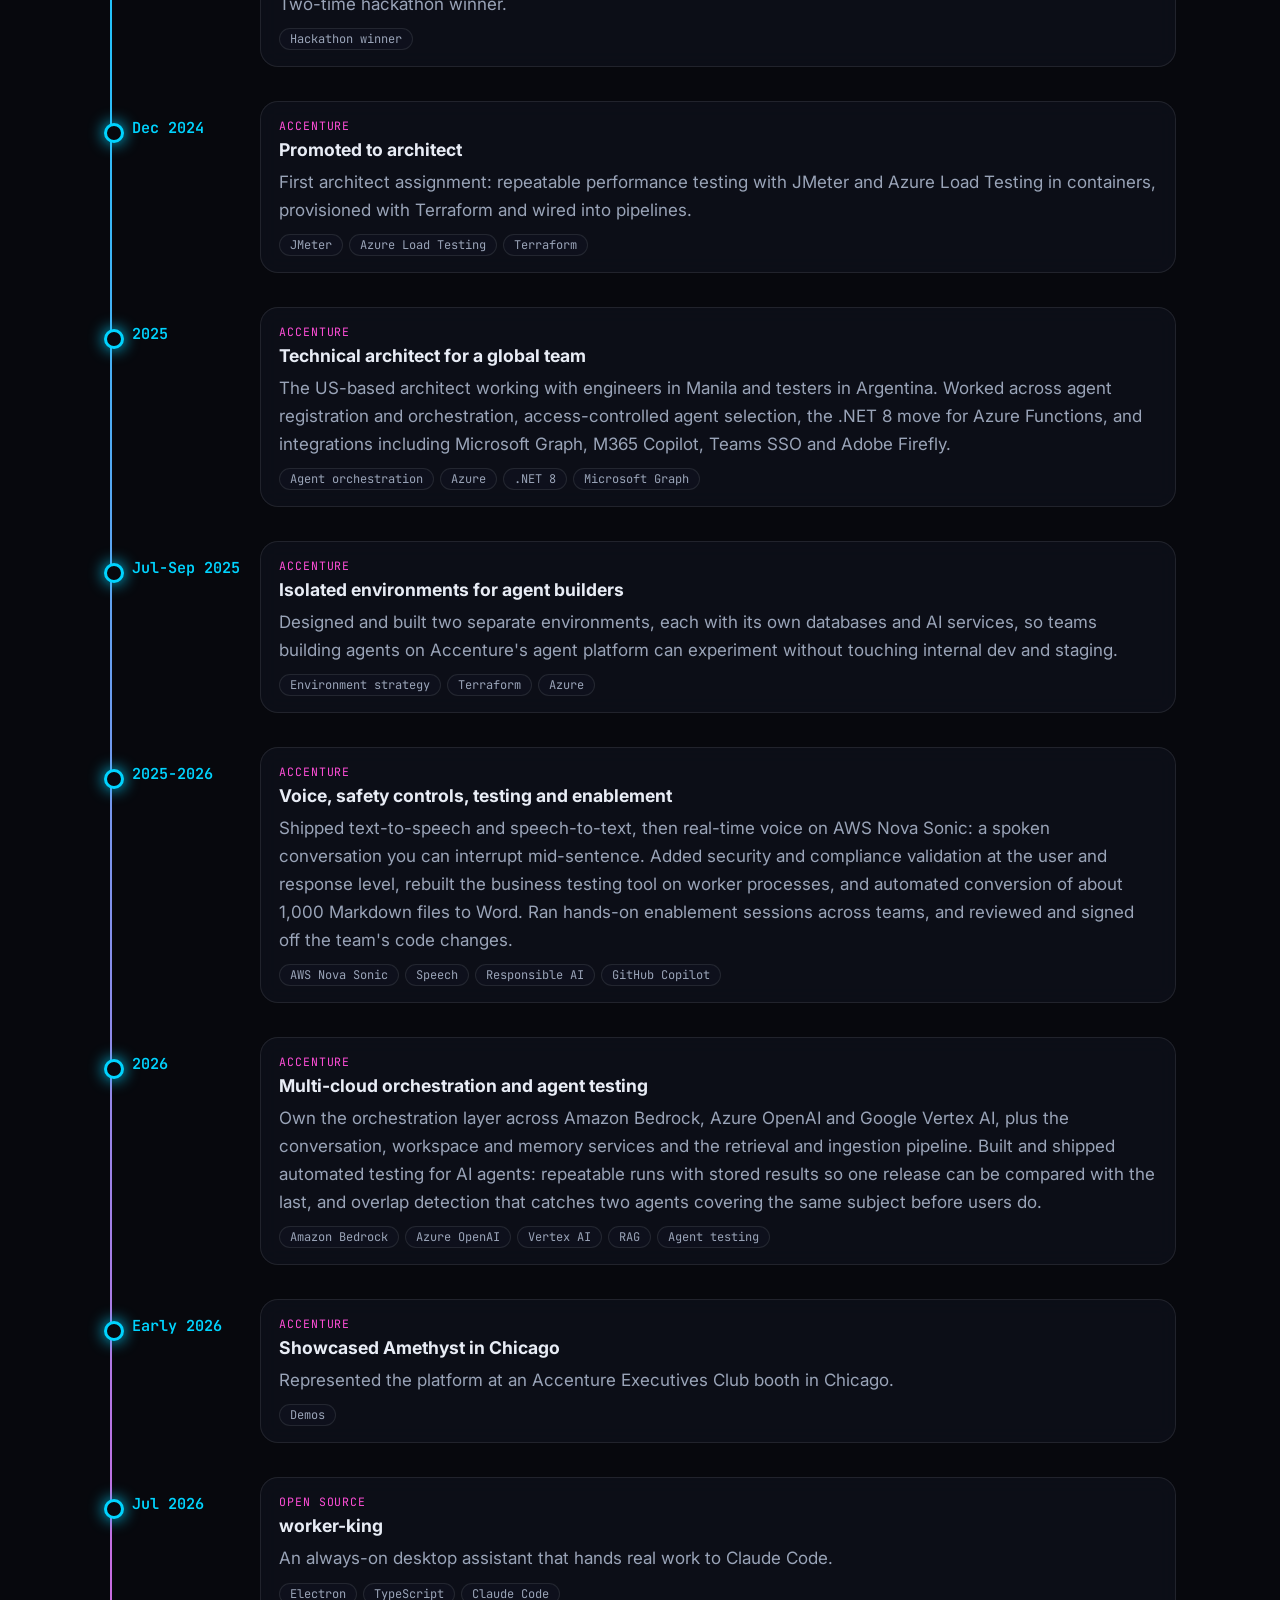
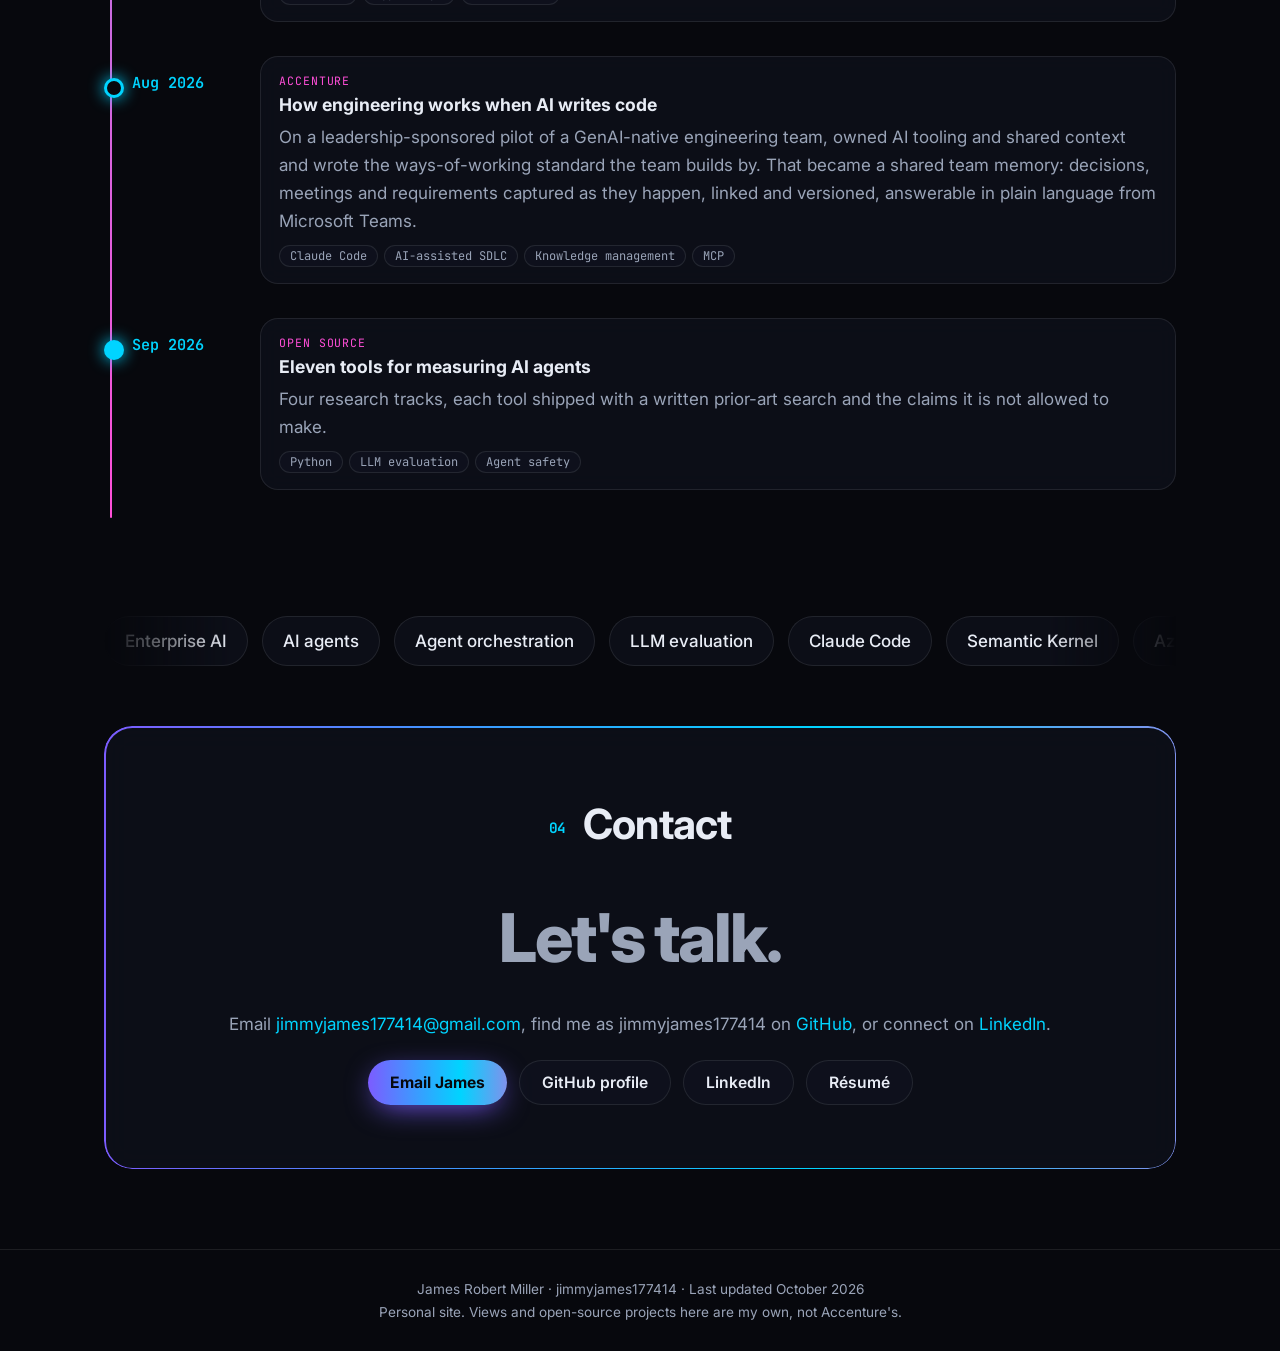
==== commit 41d73336: "Add the résumé page and PDF, and the knowwhen and errorbars write-ups - /resume/: web résumé plus a " ====
--- a/index.html
+++ b/index.html
@@ -32,7 +32,7 @@
   "@context": "https://schema.org",
   "@type": "ProfilePage",
   "url": "https://jimmyjames177414.github.io/",
-  "dateModified": "2026-10-21T04:10:00-05:00",
+  "dateModified": "2026-10-21T07:00:00-05:00",
   "mainEntity": {
     "@type": "Person",
     "@id": "https://jimmyjames177414.github.io/#person",
@@ -80,6 +80,7 @@
     <li><a href="#about">About</a></li>
     <li><a href="#projects">Projects</a></li>
     <li><a href="#timeline">Experience</a></li>
+    <li><a href="resume/">Résumé</a></li>
     <li><a href="#contact">Contact</a></li>
   </ul>
   <button class="theme" type="button" aria-label="Light theme" aria-pressed="false"><span class="sun">☀</span><span class="moon">☾</span></button>
@@ -101,6 +102,7 @@
       <a class="btn primary" href="#projects">See the projects</a>
       <a class="btn ghost" href="mailto:jimmyjames177414@gmail.com">Email me</a>
       <a class="btn ghost" href="https://www.linkedin.com/in/jimmyjames177414/" rel="me">LinkedIn</a>
+      <a class="btn ghost" href="resume/">Résumé</a>
       <button class="btn chip copy" type="button" data-copy="jimmyjames177414@gmail.com" aria-label="Copy email address jimmyjames177414@gmail.com">jimmyjames177414@gmail.com <span aria-hidden="true">⧉</span></button>
     </div>
   </div>
@@ -120,7 +122,7 @@
     <p>I started building software at Purdue, as lead developer on a disaster-response system funded by Homeland Security and Department of Defense grants and as an application developer at No Magic, then spent three years on Saggezza's UX team before joining Accenture in 2018.</p>
     <p>Today I'm an AI architect on Amethyst, Accenture's internal AI assistant, and one of the developers who originally built it at a 2019 hackathon. I own its orchestration layer across Amazon Bedrock, Azure OpenAI and Google Vertex AI. Lately I spend as much time on how teams build with AI as on what they build: context is an asset, and an AI is only as useful as what your team has written down.</p>
     <p>On my own time I build tools that measure what AI coding agents actually do: what context they needed, what they changed, what they broke, and what they quietly got wrong.</p>
-    <p>Every project starts with a written prior-art search before any code, including a list of claims the project is not allowed to make. Outside all that: Arduino, Raspberry Pi, and taking things apart to understand them.</p>
+    <p>Each of the eleven research tools ships a written prior-art search, including a list of claims the project is not allowed to make. Outside all that: Arduino, Raspberry Pi, and taking things apart to understand them.</p>
   </div>
   <div class="term reveal tilt" role="img" aria-label="Terminal showing whoami: James Robert Miller (jimmyjames177414)">
     <div class="term-bar"><i></i><i></i><i></i><span>~/jimmyjames177414</span></div>
@@ -154,9 +156,9 @@
     <li class="card reveal tilt" data-cat="context" data-repo="stopbench"><span class="cat">Measuring context</span><h3><a href="https://github.com/jimmyjames177414/stopbench">stopbench</a></h3><p>A contributable benchmark for how much language an LLM needs.</p><span class="meta"></span></li>
     <li class="card reveal tilt" data-cat="context" data-repo="mincontext"><span class="cat">Measuring context</span><h3><a href="https://github.com/jimmyjames177414/mincontext">mincontext</a></h3><p>Delta debugging for AI failures: shrink a failing context to the smallest reproducer.</p><span class="meta"></span></li>
     <li class="card reveal tilt" data-cat="context" data-repo="toolsweep"><span class="cat">Measuring context</span><h3><a href="https://github.com/jimmyjames177414/toolsweep">toolsweep</a></h3><p>Which tool-schema decision is costing accuracy, by factorial ablation.</p><span class="meta"></span></li>
-    <li class="card reveal tilt" data-cat="eval" data-repo="errorbars"><span class="cat">Honest evaluation</span><h3><a href="https://github.com/jimmyjames177414/errorbars">errorbars</a></h3><p>Power analysis and paired confidence intervals for LLM evals.</p><span class="meta"></span></li>
+    <li class="card reveal tilt" data-cat="eval" data-repo="errorbars"><span class="cat">Honest evaluation</span><h3><a href="https://github.com/jimmyjames177414/errorbars">errorbars</a></h3><p>Power analysis and paired confidence intervals for LLM evals. <a href="notes/errorbars/">Read the write-up</a>.</p><span class="meta"></span></li>
     <li class="card reveal tilt" data-cat="eval" data-repo="inconclusive"><span class="cat">Honest evaluation</span><h3><a href="https://github.com/jimmyjames177414/inconclusive">inconclusive</a></h3><p>Did the property fail, or did the run just end? Three-valued verdicts over agent traces.</p><span class="meta"></span></li>
-    <li class="card reveal tilt" data-cat="eval" data-repo="knowwhen"><span class="cat">Honest evaluation</span><h3><a href="https://github.com/jimmyjames177414/knowwhen">knowwhen</a></h3><p>A benchmark for whether an agent knows when to ask instead of act.</p><span class="meta"></span></li>
+    <li class="card reveal tilt" data-cat="eval" data-repo="knowwhen"><span class="cat">Honest evaluation</span><h3><a href="https://github.com/jimmyjames177414/knowwhen">knowwhen</a></h3><p>A benchmark for whether an agent knows when to ask instead of act. <a href="notes/knowwhen/">Read the write-up</a>.</p><span class="meta"></span></li>
     <li class="card reveal tilt" data-cat="account" data-repo="assumptionledger"><span class="cat">Accountability</span><h3><a href="https://github.com/jimmyjames177414/assumptionledger">assumptionledger</a></h3><p>Makes an agent state its assumptions in a form you can check before it acts.</p><span class="meta"></span></li>
     <li class="card reveal tilt" data-cat="account" data-repo="validwhile"><span class="cat">Accountability</span><h3><a href="https://github.com/jimmyjames177414/validwhile">validwhile</a></h3><p>Agent memory where every fact carries a check for when it stops being true.</p><span class="meta"></span></li>
     <li class="card reveal tilt" data-cat="other" data-repo="worker-king"><span class="cat">Other</span><h3><a href="https://github.com/jimmyjames177414/worker-king">worker-king</a></h3><p>Always-on AI desktop assistant for Windows that delegates work to Claude Code.</p><span class="meta"></span></li>
@@ -168,7 +170,7 @@
   <h2 class="reveal"><span class="num">03</span> Experience</h2>
   <p class="sub reveal">From disaster-response software at Purdue to enterprise AI at Accenture, plus what I build in the open. More on <a href="https://www.linkedin.com/in/jimmyjames177414/">LinkedIn</a>.</p>
   <ol class="tl">
-    <li class="reveal"><span class="when">College</span><div><p class="org">Purdue University Calumet</p><h3>Bachelor's degree, CIT&amp;G</h3><p>Computer science focus. Strong enough in databases and full-stack development to take on two technical roles while still a student.</p><p class="tags"><span>Databases</span><span>Full stack</span></p></div></li>
+    <li class="reveal"><span class="when">2009-2013</span><div><p class="org">Purdue University Calumet</p><h3>Bachelor's degree, Computer Science through CIT&amp;G</h3><p>Strong enough in databases and full-stack development to take on two technical roles while still a student.</p><p class="tags"><span>Databases</span><span>Full stack</span></p></div></li>
     <li class="reveal"><span class="when">2010-2016</span><div><p class="org">Purdue University</p><h3>Full-stack .NET developer, DMCS</h3><p>Built the Disaster Management Communication System alongside its founder, Professor Barbara Nicolai: my first full-stack production application, in ASP.NET, C# and SQL Server, on a program funded by Homeland Security and Department of Defense grants. It was built to help first responders and the wider community coordinate and close out an incident quickly. Covered by Purdue news and in the January/February 2015 issue of Building Indiana.</p><p class="tags"><span>ASP.NET</span><span>C#</span><span>SQL Server</span><span>Full stack</span></p></div></li>
     <li class="reveal"><span class="when">2013</span><div><p class="org">Open source</p><h3>Joined GitHub as jimmyjames177414</h3><p>Same handle ever since.</p><p class="tags"><span>GitHub</span></p></div></li>
     <li class="reveal"><span class="when">2013-2014</span><div><p class="org">No Magic, Inc. · Allen, Texas</p><h3>Application developer, No Magic</h3><p>Built a drag-and-drop dashboard system for MagicDraw, No Magic's UML modeling software. The demo drew the CEO and earned a full-time offer, which I turned down because I had just been accepted into a master's program. My first commercial Agile team.</p><p class="tags"><span>Java</span><span>UML</span><span>Agile</span></p></div></li>
@@ -189,7 +191,7 @@
     <li class="reveal"><span class="when">Early 2026</span><div><p class="org">Accenture</p><h3>Showcased Amethyst in Chicago</h3><p>Represented the platform at an Accenture Executives Club booth in Chicago.</p><p class="tags"><span>Demos</span></p></div></li>
     <li class="reveal"><span class="when">Jul 2026</span><div><p class="org">Open source</p><h3>worker-king</h3><p>An always-on desktop assistant that hands real work to Claude Code.</p><p class="tags"><span>Electron</span><span>TypeScript</span><span>Claude Code</span></p></div></li>
     <li class="reveal"><span class="when">Aug 2026</span><div><p class="org">Accenture</p><h3>How engineering works when AI writes code</h3><p>On a leadership-sponsored pilot of a GenAI-native engineering team, owned AI tooling and shared context and wrote the ways-of-working standard the team builds by. That became a shared team memory: decisions, meetings and requirements captured as they happen, linked and versioned, answerable in plain language from Microsoft Teams.</p><p class="tags"><span>Claude Code</span><span>AI-assisted SDLC</span><span>Knowledge management</span><span>MCP</span></p></div></li>
-    <li class="reveal now"><span class="when">Sep 2026</span><div><p class="org">Open source</p><h3>Twelve tools for measuring AI agents</h3><p>Four research tracks, each tool shipped with its prior-art search and the claims it is not allowed to make.</p><p class="tags"><span>Python</span><span>LLM evaluation</span><span>Agent safety</span></p></div></li>
+    <li class="reveal now"><span class="when">Sep 2026</span><div><p class="org">Open source</p><h3>Eleven tools for measuring AI agents</h3><p>Four research tracks, each tool shipped with a written prior-art search and the claims it is not allowed to make.</p><p class="tags"><span>Python</span><span>LLM evaluation</span><span>Agent safety</span></p></div></li>
   </ol>
 </section>
 
@@ -207,6 +209,7 @@
     <a class="btn primary" href="mailto:jimmyjames177414@gmail.com">Email James</a>
     <a class="btn ghost" href="https://github.com/jimmyjames177414">GitHub profile</a>
     <a class="btn ghost" href="https://www.linkedin.com/in/jimmyjames177414/" rel="me">LinkedIn</a>
+    <a class="btn ghost" href="resume/">Résumé</a>
   </div>
 </section>
 
--- a/assets/site.css
+++ b/assets/site.css
@@ -208,3 +208,94 @@
 .article th { color:var(--fg); }
 .article td:last-child, .article th:last-child { text-align:right; font-family:var(--mono); }
 .article .back { margin-top:40px; }
+
+/* Résumé page (/resume/): screen layout, then a print layout that the PDF is generated from */
+.resume { max-width:900px; margin:0 auto; padding:48px 0 72px; }
+.resume section { padding:0; }
+.r-head { position:relative; display:grid; grid-template-columns:1fr auto; gap:18px 32px; align-items:end; padding:34px 36px; border:1px solid var(--line); border-radius:var(--radius); background:var(--glass); backdrop-filter:blur(16px) saturate(1.3); -webkit-backdrop-filter:blur(16px) saturate(1.3); overflow:hidden; }
+.r-head::before { content:""; position:absolute; inset:0 0 auto 0; height:3px; background:var(--grad); }
+.r-head h1 { margin:0 0 8px; font-size:clamp(2.1rem,5vw,3.1rem); line-height:1.05; letter-spacing:-.03em; background:var(--grad); -webkit-background-clip:text; background-clip:text; color:transparent; }
+.r-title { margin:0; font-weight:600; font-size:1.08rem; }
+.r-loc { margin:6px 0 0; color:var(--muted); font-size:.95rem; }
+.r-contact { list-style:none; margin:0; padding:0; text-align:right; font:.86rem/1.9 var(--mono); }
+.r-actions { grid-column:1 / -1; display:flex; flex-wrap:wrap; gap:10px; margin:6px 0 0; }
+.r-summary { margin:28px 4px 0; }
+.r-summary p { margin:0; font-size:1.08rem; color:var(--muted); }
+.r-summary strong { color:var(--fg); font-weight:600; }
+.r-stats { list-style:none; margin:24px 0 0; padding:0; display:grid; grid-template-columns:repeat(4,1fr); gap:12px; }
+.r-stats li { padding:16px 18px; border:1px solid var(--line); border-radius:14px; background:var(--glass); }
+.r-stats b { display:block; font:800 1.9rem/1 Inter,system-ui,sans-serif; letter-spacing:-.02em; background:var(--grad); -webkit-background-clip:text; background-clip:text; color:transparent; }
+.r-stats span { display:block; margin-top:6px; font-size:.84rem; line-height:1.35; color:var(--muted); }
+.r-sec { margin-top:44px; }
+.r-sec h2 { display:flex; align-items:center; gap:14px; margin:0 0 18px; font:600 .8rem var(--mono); text-transform:uppercase; letter-spacing:.14em; color:var(--a2); }
+.r-sec h2::after { content:""; flex:1; height:1px; background:var(--line); }
+.r-org { position:relative; padding:0 0 26px 26px; border-left:1px solid var(--line); }
+.r-org::before { content:""; position:absolute; left:-6px; top:8px; width:11px; height:11px; border-radius:50%; background:var(--grad); box-shadow:0 0 0 4px var(--bg); }
+.r-org:last-child { padding-bottom:4px; }
+.r-org-head, .r-role-head { display:flex; flex-wrap:wrap; align-items:baseline; gap:4px 14px; }
+.r-org-head h3 { margin:0; font-size:1.3rem; letter-spacing:-.01em; }
+.r-role { margin-top:12px; }
+.r-role-head h4 { margin:0; font-size:1.02rem; font-weight:600; }
+.r-place { color:var(--muted); font-size:.92rem; }
+.r-when { margin-left:auto; font:600 .84rem var(--mono); color:var(--a2); white-space:nowrap; }
+.r-note { margin:2px 0 0; font-size:.88rem; color:var(--muted); font-style:italic; }
+.r-role ul, .r-oss, .r-rec { margin:8px 0 0; padding-left:1.1em; }
+.r-role li, .r-oss li, .r-rec li { margin:5px 0; color:var(--muted); font-size:.97rem; line-height:1.55; }
+.r-role li::marker, .r-oss li::marker, .r-rec li::marker { color:var(--a1); }
+.r-lede, .r-more { color:var(--muted); font-size:.95rem; margin:0; }
+.r-more { margin-top:8px; font-family:var(--mono); font-size:.84rem; }
+.r-oss a[href^="https://github.com/jimmyjames177414/"] { font-family:var(--mono); font-weight:600; }
+.r-track { display:block; font:600 .74rem var(--mono); text-transform:uppercase; letter-spacing:.1em; color:var(--a2); }
+.r-cols { display:grid; grid-template-columns:1.6fr 1fr; gap:0 40px; }
+.r-skills { margin:0; }
+.r-skills dt { font-weight:600; font-size:.95rem; }
+.r-skills dd { margin:2px 0 12px; color:var(--muted); font-size:.93rem; }
+.r-edu { margin:0 0 28px; line-height:1.6; }
+.r-cols .r-sec h2 + * { margin-top:0; }
+@media screen and (max-width:760px) {
+  .r-head { grid-template-columns:1fr; padding:26px 22px; }
+  .r-contact { text-align:left; }
+  .r-stats { grid-template-columns:repeat(2,1fr); }
+  .r-cols { grid-template-columns:1fr; }
+  .r-when { margin-left:0; }
+}
+
+@media print {
+  @page { size:Letter; margin:0.45in 0.55in; }
+  :root, [data-theme="light"], [data-theme="dark"] { --bg:#fff; --fg:#0d1020; --muted:#2c3247; --line:#d5d9e3; --a1:#4b32d6; --a2:#005f80; --a3:#8f1275; --glass:transparent; }
+  html, body { background:#fff !important; color:#0d1020; font-size:9.6pt; line-height:1.42; }
+  .bg, .nav, footer, .r-actions, .cursor-glow, .progress { display:none !important; }
+  main { max-width:none; padding:0; }
+  a { color:inherit; text-decoration:none; }
+  .resume { max-width:none; padding:0; }
+  .r-head { padding:0 0 10px; border:0; border-bottom:1.5px solid #0d1020; border-radius:0; background:none; backdrop-filter:none; -webkit-backdrop-filter:none; gap:6px 20px; }
+  .r-head::before { display:none; }
+  .r-head h1 { font-size:22pt; margin:0 0 3px; background:none; color:#3b2fc9; -webkit-text-fill-color:#3b2fc9; }
+  .r-title { font-size:10.5pt; }
+  .r-loc { font-size:9.5pt; margin-top:2px; }
+  .r-contact { font-size:8.6pt; line-height:1.55; }
+  .r-summary { margin:10px 0 0; }
+  .r-summary p { font-size:9.8pt; color:#0d1020; }
+  .r-stats { margin:10px 0 0; gap:8px; }
+  .r-stats li { padding:6px 9px; border-radius:8px; border-color:#d5d9e3; }
+  .r-stats b { font-size:14pt; background:none; color:#3b2fc9; -webkit-text-fill-color:#3b2fc9; }
+  .r-stats span { font-size:7.8pt; margin-top:2px; }
+  .r-sec { margin-top:12px; }
+  .r-sec h2 { margin:0 0 7px; font-size:8pt; }
+  .r-org { padding:0 0 9px 14px; break-inside:auto; }
+  .r-org::before { left:-4px; top:5px; width:7px; height:7px; box-shadow:none; -webkit-print-color-adjust:exact; print-color-adjust:exact; }
+  .r-org-head h3 { font-size:11.5pt; }
+  .r-role { margin-top:5px; }
+  .r-org-head, .r-role-head, .r-note { break-after:avoid-page; }
+  .r-role li, .r-oss li { break-inside:avoid; }
+  .r-sec h2 { break-after:avoid-page; }
+  .r-role-head h4 { font-size:10pt; }
+  .r-place, .r-when, .r-note { font-size:8.6pt; }
+  .r-role ul, .r-oss, .r-rec { margin-top:3px; }
+  .r-role li, .r-oss li, .r-rec li, .r-lede, .r-skills dd { font-size:9.1pt; line-height:1.38; margin:2px 0; color:#2c3247; }
+  .r-track { display:inline; margin-right:5px; font-size:7.4pt; }
+  .r-cols { gap:0 26px; break-inside:avoid-page; }
+  .r-skills dt { font-size:9.2pt; }
+  .r-skills dd { margin:0 0 5px; }
+  .r-edu { margin:0 0 10px; font-size:9.4pt; }
+}
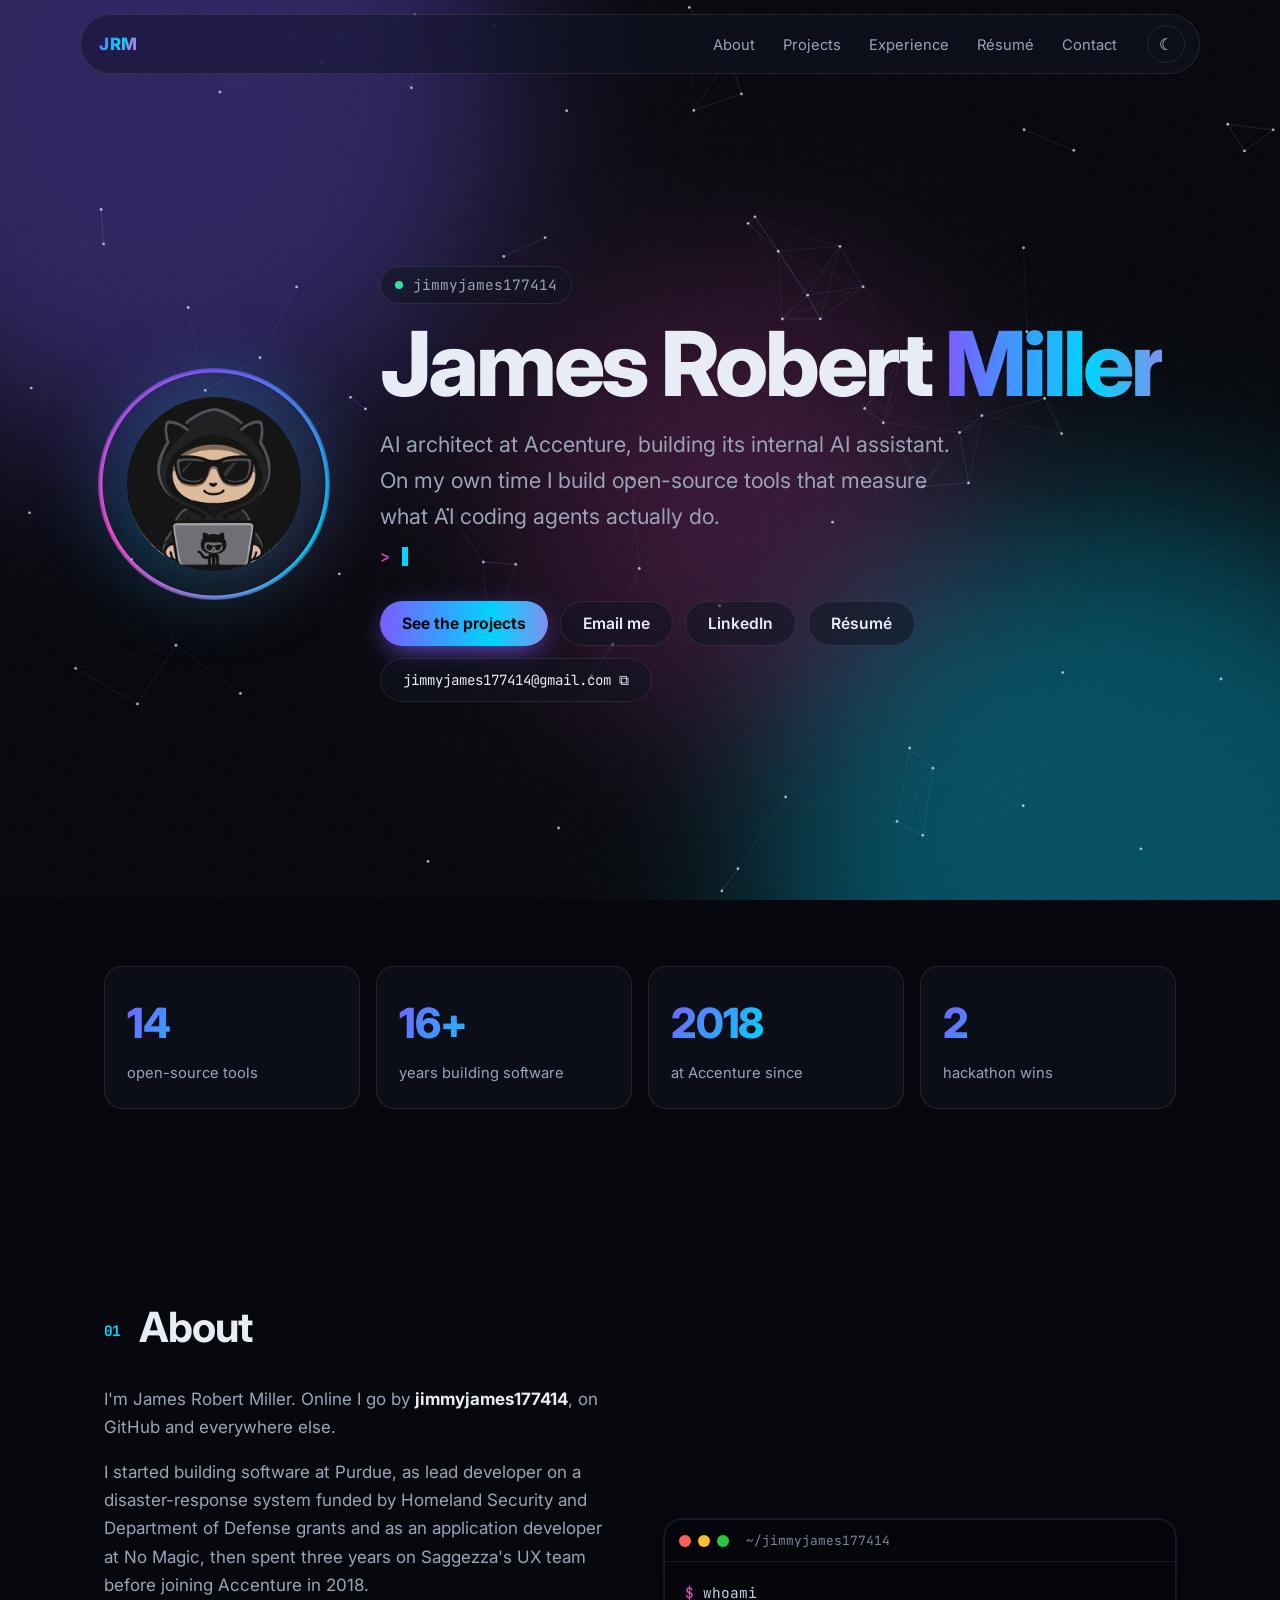
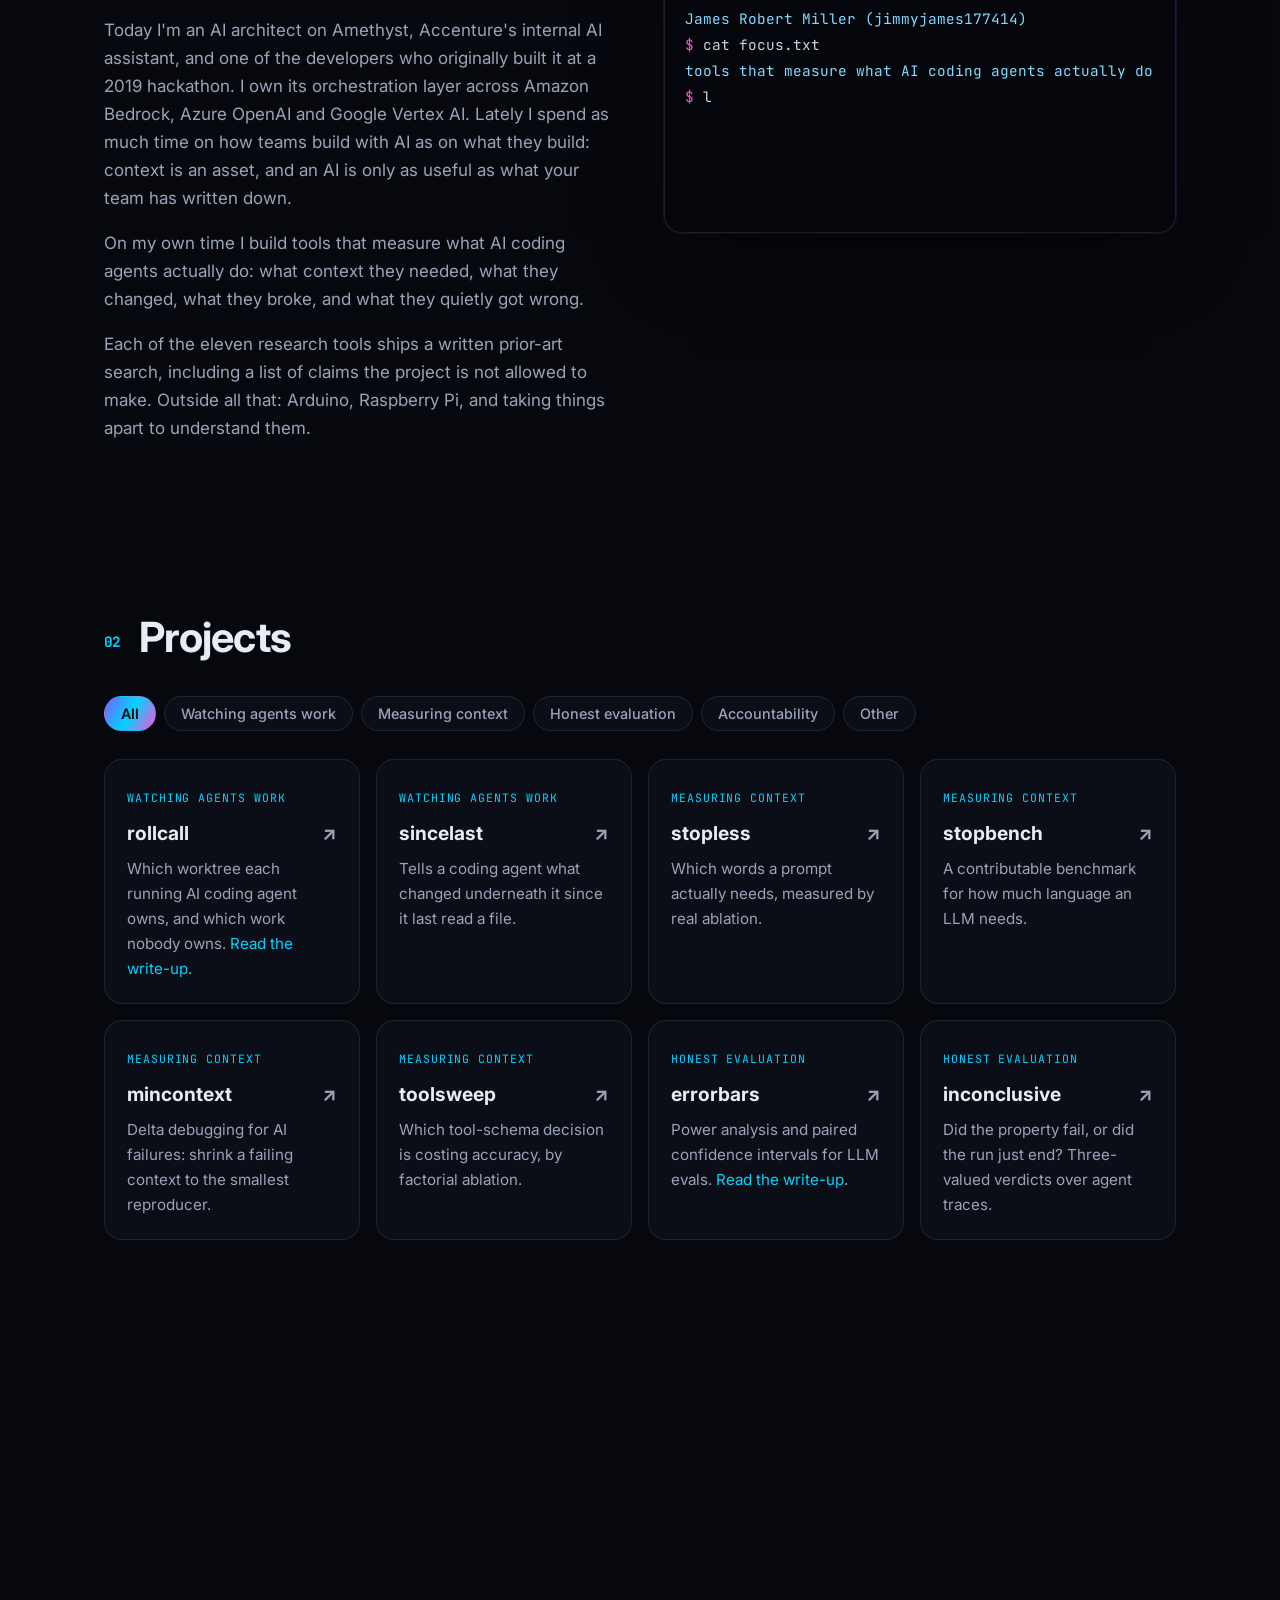
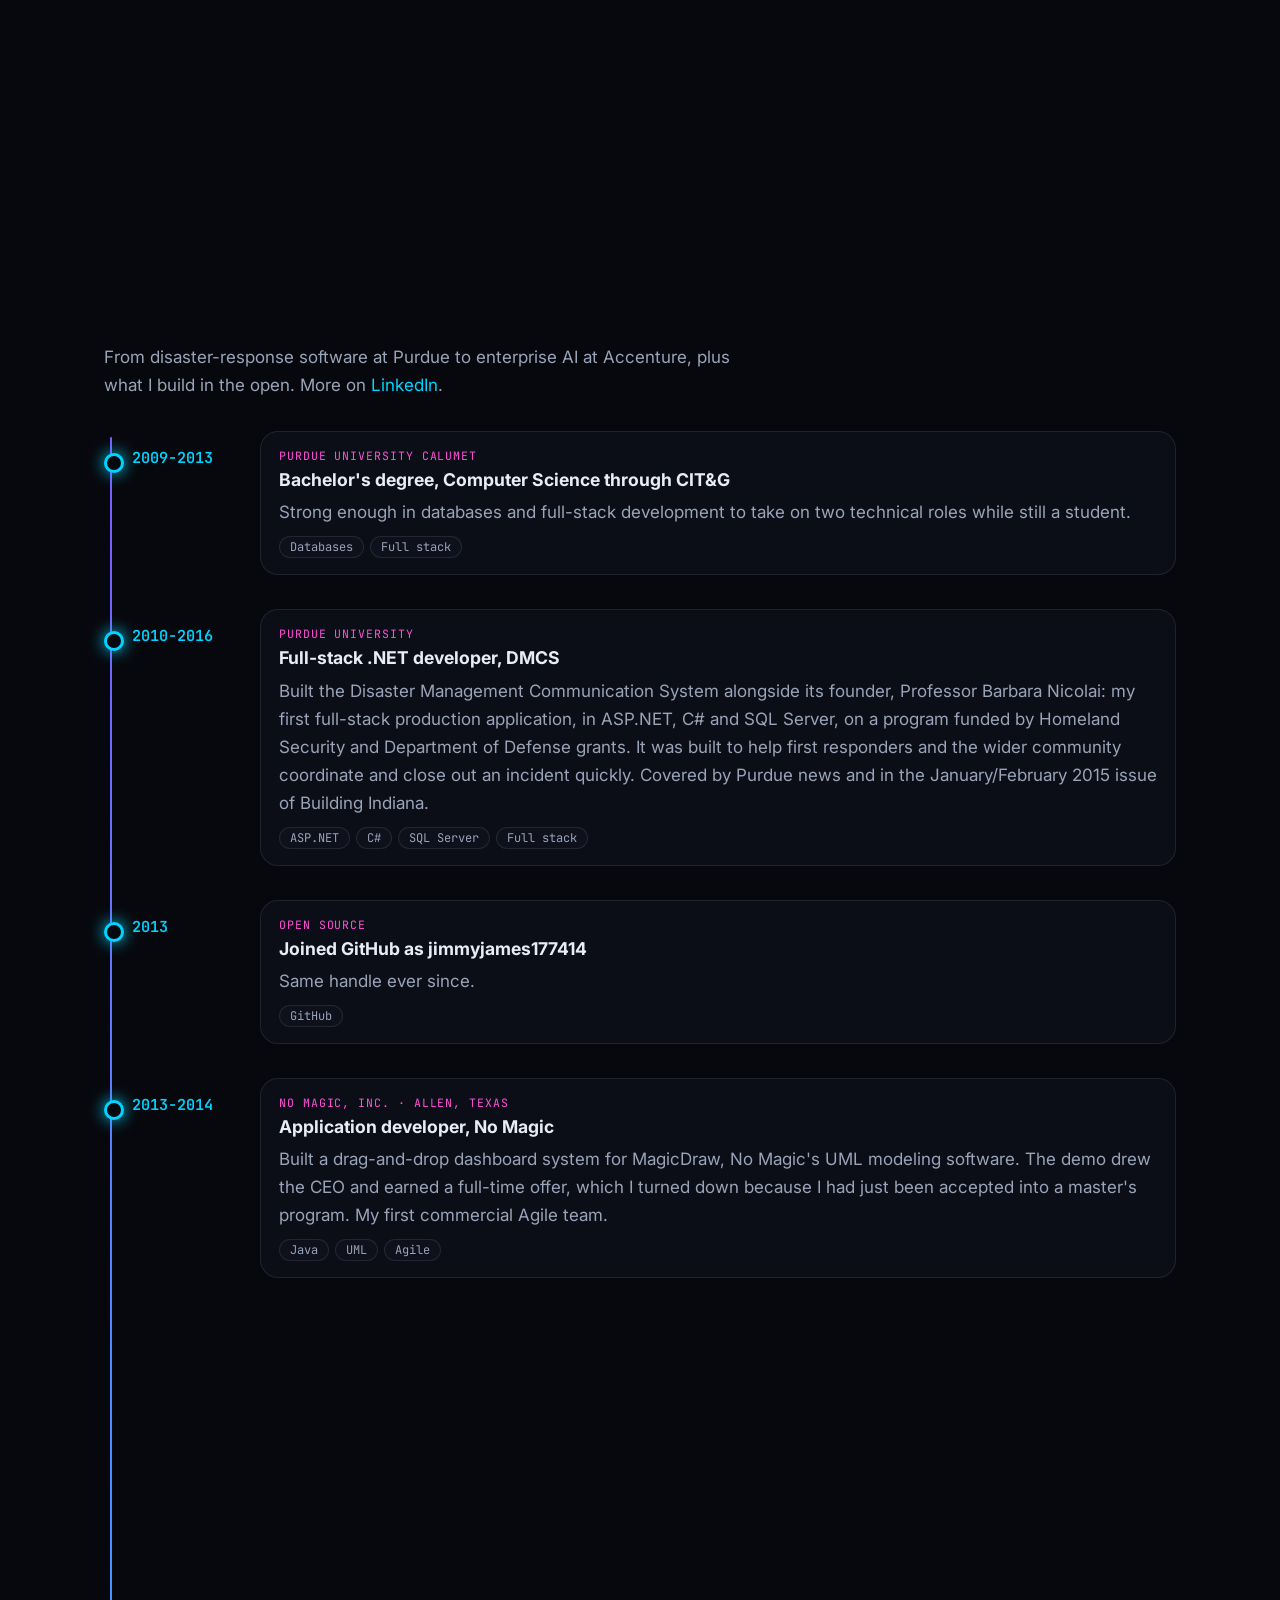
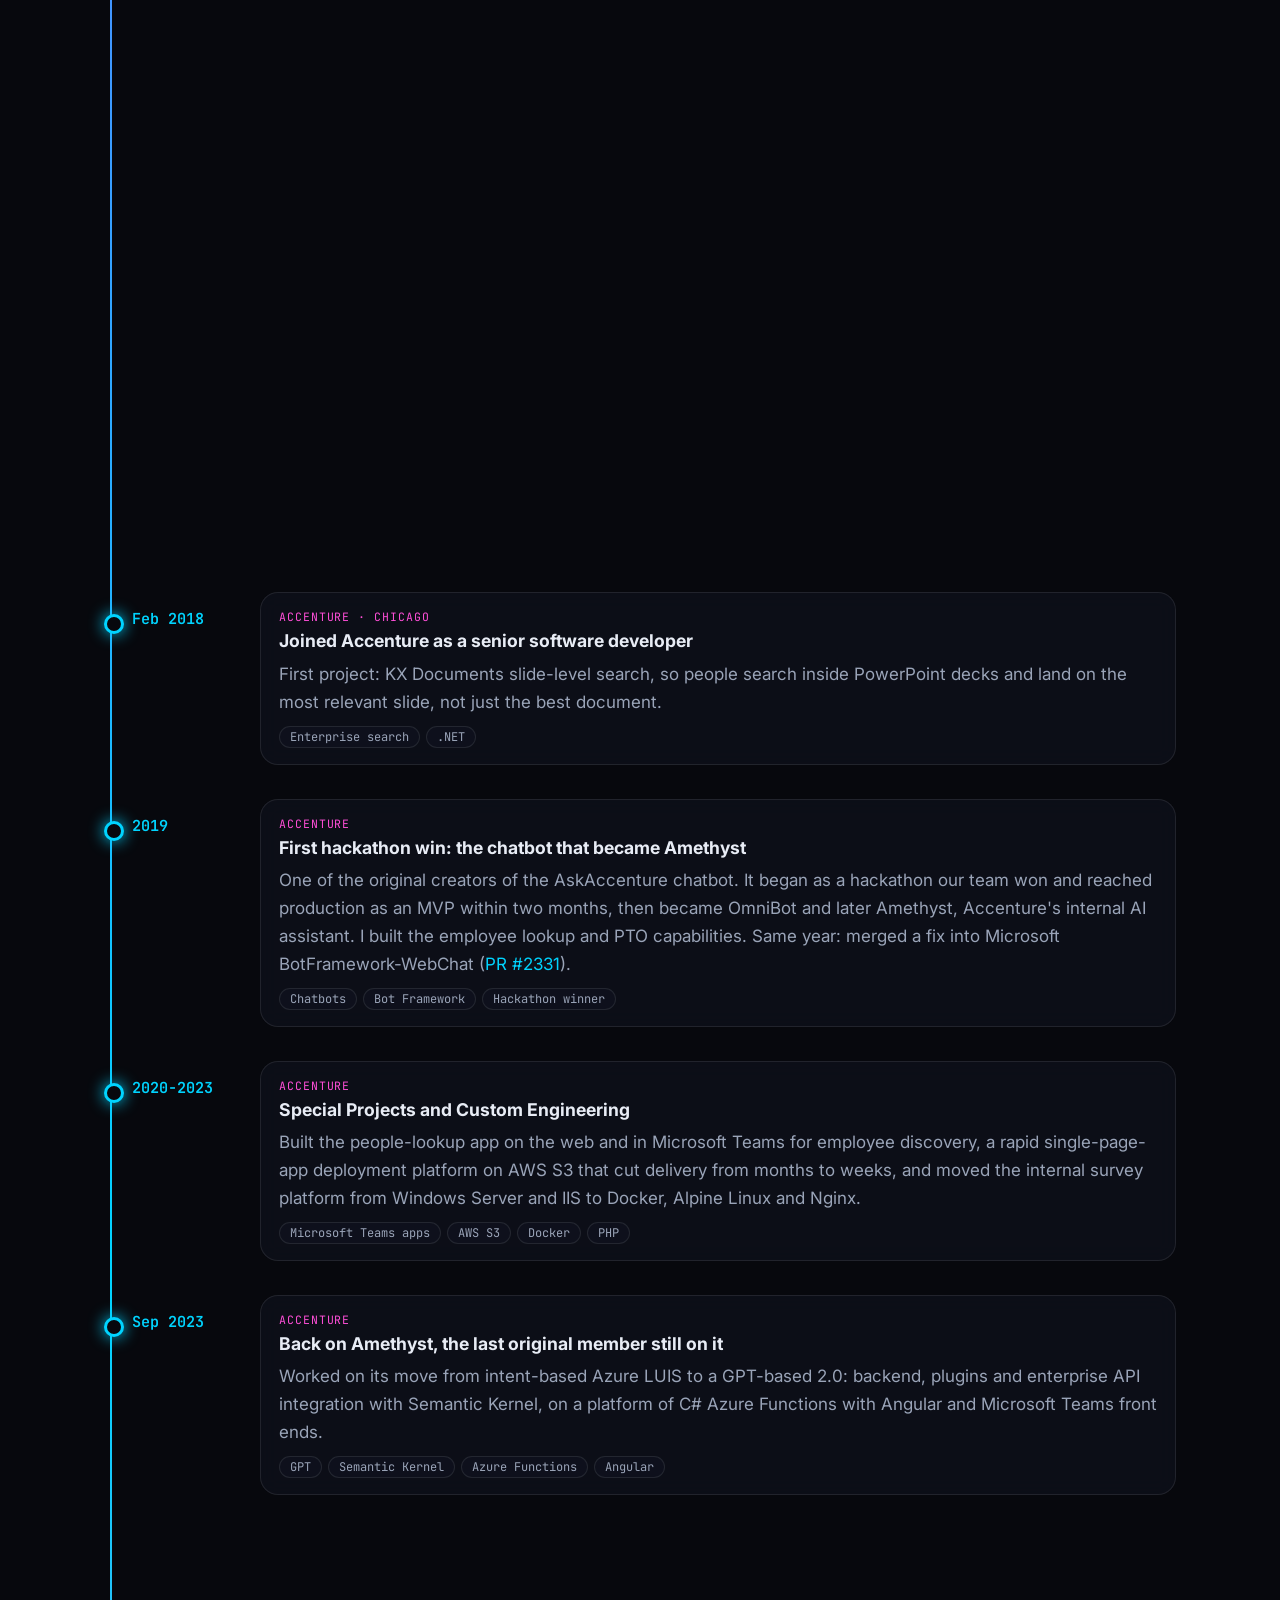
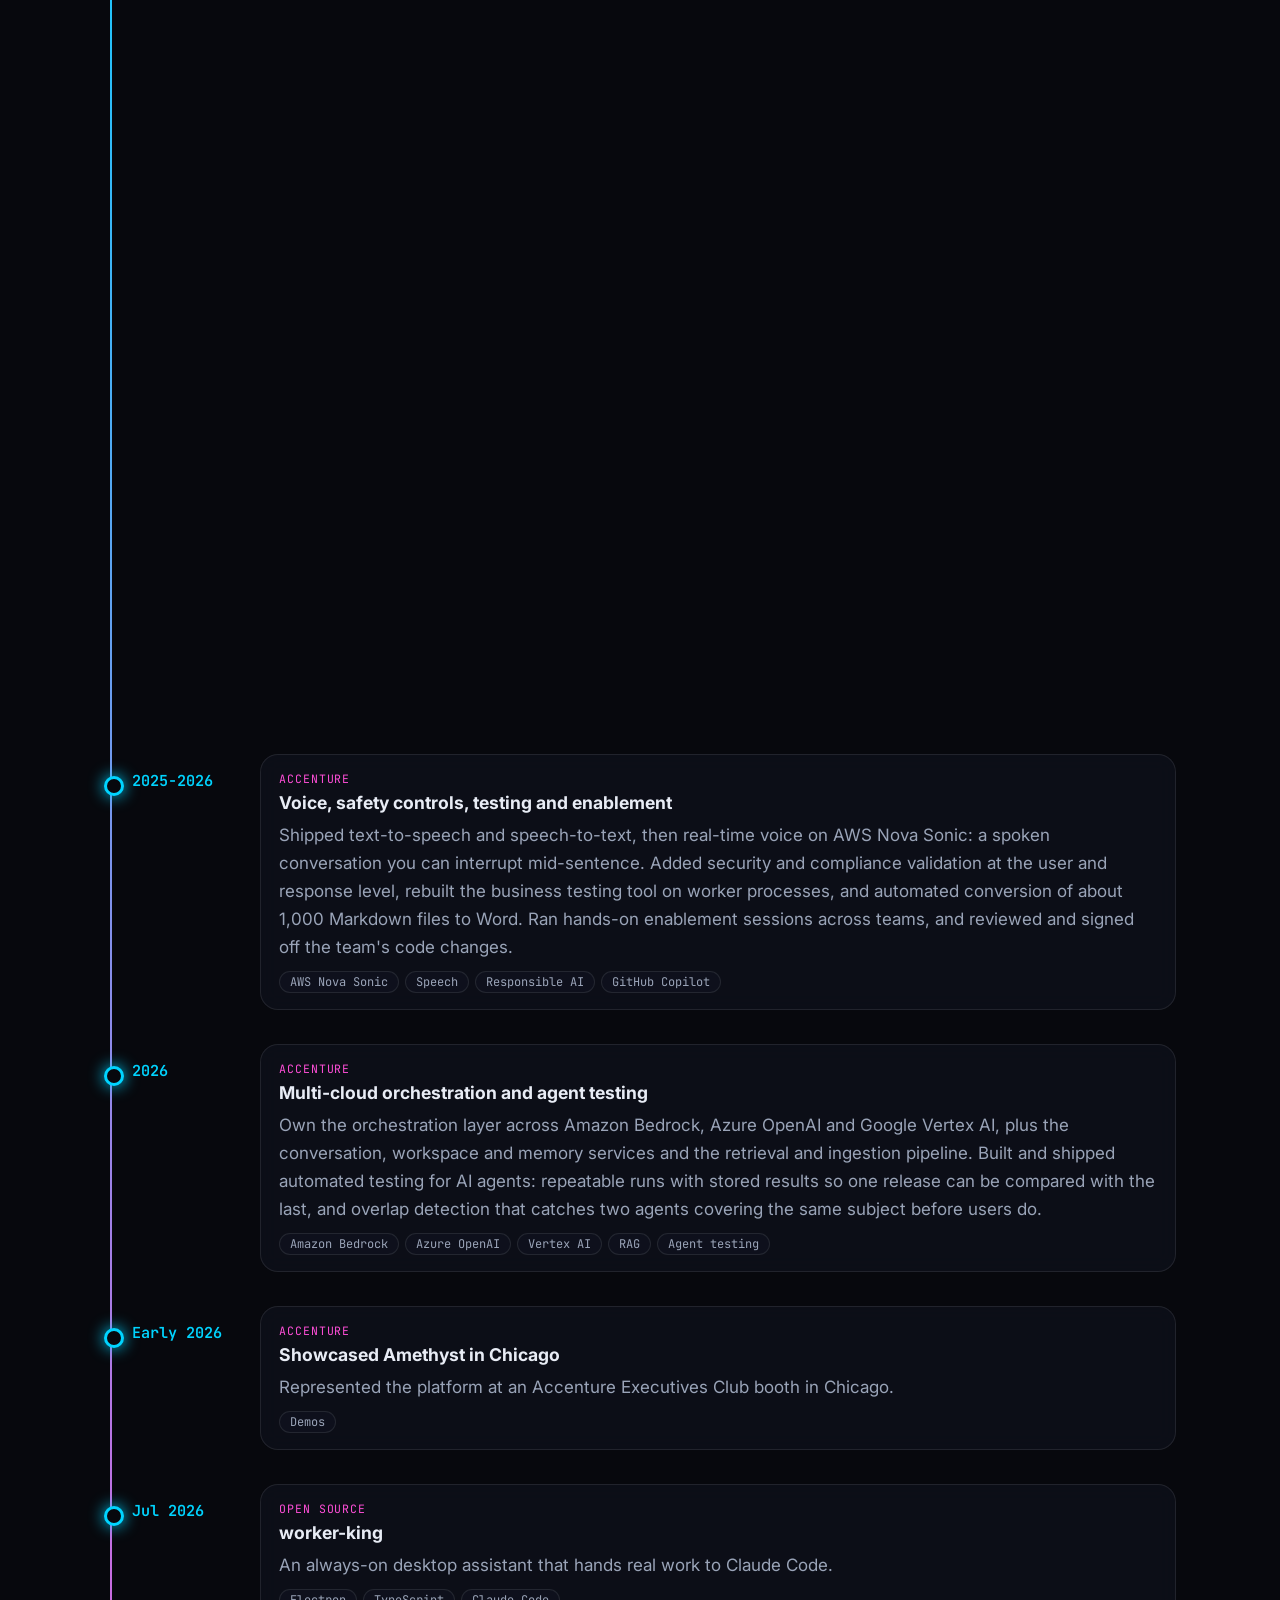
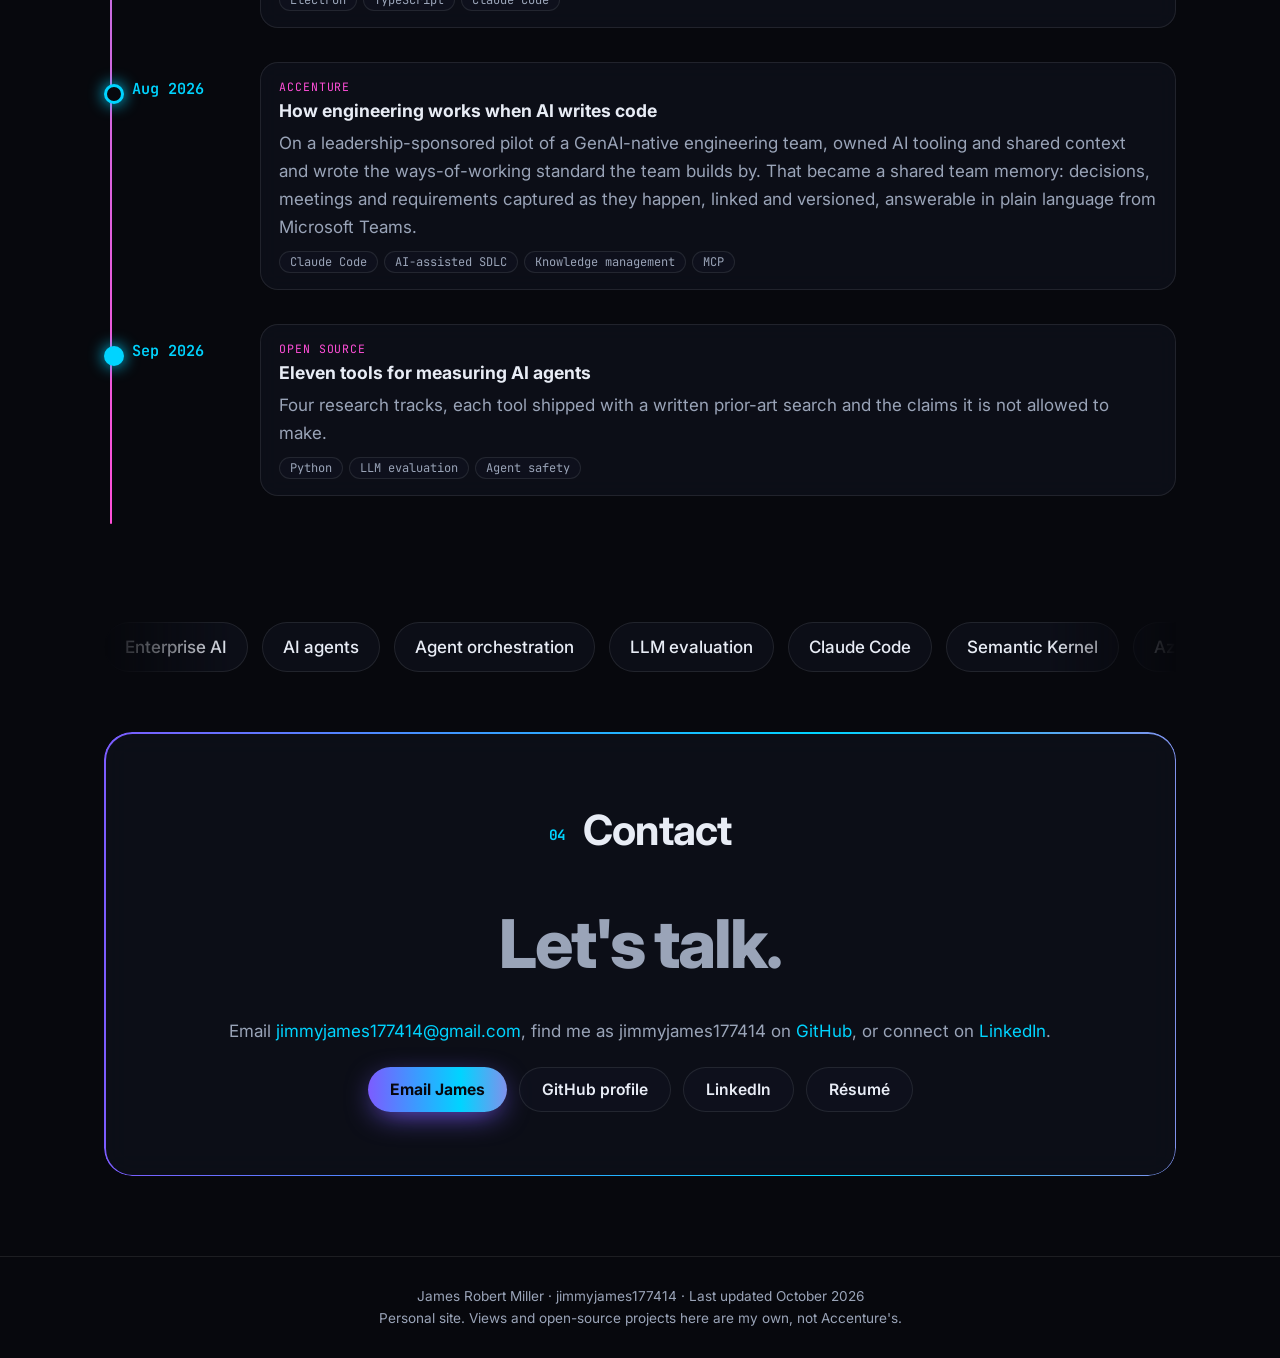
==== commit 7e7b6c95: "Fix the résumé PDF's text order and keep print rules on the résumé only - Print: .r-head and .r-org " ====
--- a/index.html
+++ b/index.html
@@ -151,7 +151,6 @@
   <ul class="grid">
     <li class="card reveal tilt" data-cat="watch" data-repo="rollcall"><span class="cat">Watching agents work</span><h3><a href="https://github.com/jimmyjames177414/rollcall">rollcall</a></h3><p>Which worktree each running AI coding agent owns, and which work nobody owns. <a href="notes/rollcall/">Read the write-up</a>.</p><span class="meta"></span></li>
     <li class="card reveal tilt" data-cat="watch" data-repo="sincelast"><span class="cat">Watching agents work</span><h3><a href="https://github.com/jimmyjames177414/sincelast">sincelast</a></h3><p>Tells a coding agent what changed underneath it since it last read a file.</p><span class="meta"></span></li>
-    <li class="card reveal tilt" data-cat="watch" data-repo="claude-memory-atlas"><span class="cat">Watching agents work</span><h3><a href="https://github.com/jimmyjames177414/claude-memory-atlas">claude-memory-atlas</a></h3><p>Renders Claude Code memory files as an offline, interactive knowledge graph.</p><span class="meta"></span></li>
     <li class="card reveal tilt" data-cat="context" data-repo="stopless"><span class="cat">Measuring context</span><h3><a href="https://github.com/jimmyjames177414/stopless">stopless</a></h3><p>Which words a prompt actually needs, measured by real ablation.</p><span class="meta"></span></li>
     <li class="card reveal tilt" data-cat="context" data-repo="stopbench"><span class="cat">Measuring context</span><h3><a href="https://github.com/jimmyjames177414/stopbench">stopbench</a></h3><p>A contributable benchmark for how much language an LLM needs.</p><span class="meta"></span></li>
     <li class="card reveal tilt" data-cat="context" data-repo="mincontext"><span class="cat">Measuring context</span><h3><a href="https://github.com/jimmyjames177414/mincontext">mincontext</a></h3><p>Delta debugging for AI failures: shrink a failing context to the smallest reproducer.</p><span class="meta"></span></li>
@@ -163,6 +162,7 @@
     <li class="card reveal tilt" data-cat="account" data-repo="validwhile"><span class="cat">Accountability</span><h3><a href="https://github.com/jimmyjames177414/validwhile">validwhile</a></h3><p>Agent memory where every fact carries a check for when it stops being true.</p><span class="meta"></span></li>
     <li class="card reveal tilt" data-cat="other" data-repo="worker-king"><span class="cat">Other</span><h3><a href="https://github.com/jimmyjames177414/worker-king">worker-king</a></h3><p>Always-on AI desktop assistant for Windows that delegates work to Claude Code.</p><span class="meta"></span></li>
     <li class="card reveal tilt" data-cat="other" data-repo="claude-roundtable"><span class="cat">Other</span><h3><a href="https://github.com/jimmyjames177414/claude-roundtable">claude-roundtable</a></h3><p>Two Claude personas argue a topic adversarially, streamed live in the terminal.</p><span class="meta"></span></li>
+    <li class="card reveal tilt" data-cat="other" data-repo="claude-memory-atlas"><span class="cat">Other</span><h3><a href="https://github.com/jimmyjames177414/claude-memory-atlas">claude-memory-atlas</a></h3><p>Renders Claude Code memory files as an offline, interactive knowledge graph.</p><span class="meta"></span></li>
   </ul>
 </section>
 
--- a/assets/site.css
+++ b/assets/site.css
@@ -260,13 +260,16 @@
   .r-when { margin-left:0; }
 }
 
+@page resume { size:Letter; margin:0.45in 0.55in; }
 @media print {
-  @page { size:Letter; margin:0.45in 0.55in; }
-  :root, [data-theme="light"], [data-theme="dark"] { --bg:#fff; --fg:#0d1020; --muted:#2c3247; --line:#d5d9e3; --a1:#4b32d6; --a2:#005f80; --a3:#8f1275; --glass:transparent; }
-  html, body { background:#fff !important; color:#0d1020; font-size:9.6pt; line-height:1.42; }
-  .bg, .nav, footer, .r-actions, .cursor-glow, .progress { display:none !important; }
-  main { max-width:none; padding:0; }
-  a { color:inherit; text-decoration:none; }
+  html:has(body.resume-page) { background:#fff !important; font-size:9.6pt; }
+  body.resume-page { page:resume; --bg:#fff; --fg:#0d1020; --muted:#2c3247; --line:#d5d9e3; --a1:#4b32d6; --a2:#005f80; --a3:#8f1275; --glass:transparent; background:#fff !important; color:#0d1020; font-size:9.6pt; line-height:1.42; }
+  body.resume-page .bg, body.resume-page .nav, body.resume-page footer, body.resume-page .cursor-glow, body.resume-page .progress, .r-actions { display:none !important; }
+  body.resume-page main { max-width:none; padding:0; }
+  body.resume-page a { color:inherit; text-decoration:none; }
+  /* positioned boxes are painted after normal flow, so the PDF's text order would put the header and every job last */
+  .r-head, .r-org { position:static; }
+  .r-org::before { display:none; }
   .resume { max-width:none; padding:0; }
   .r-head { padding:0 0 10px; border:0; border-bottom:1.5px solid #0d1020; border-radius:0; background:none; backdrop-filter:none; -webkit-backdrop-filter:none; gap:6px 20px; }
   .r-head::before { display:none; }
@@ -283,7 +286,6 @@
   .r-sec { margin-top:12px; }
   .r-sec h2 { margin:0 0 7px; font-size:8pt; }
   .r-org { padding:0 0 9px 14px; break-inside:auto; }
-  .r-org::before { left:-4px; top:5px; width:7px; height:7px; box-shadow:none; -webkit-print-color-adjust:exact; print-color-adjust:exact; }
   .r-org-head h3 { font-size:11.5pt; }
   .r-role { margin-top:5px; }
   .r-org-head, .r-role-head, .r-note { break-after:avoid-page; }
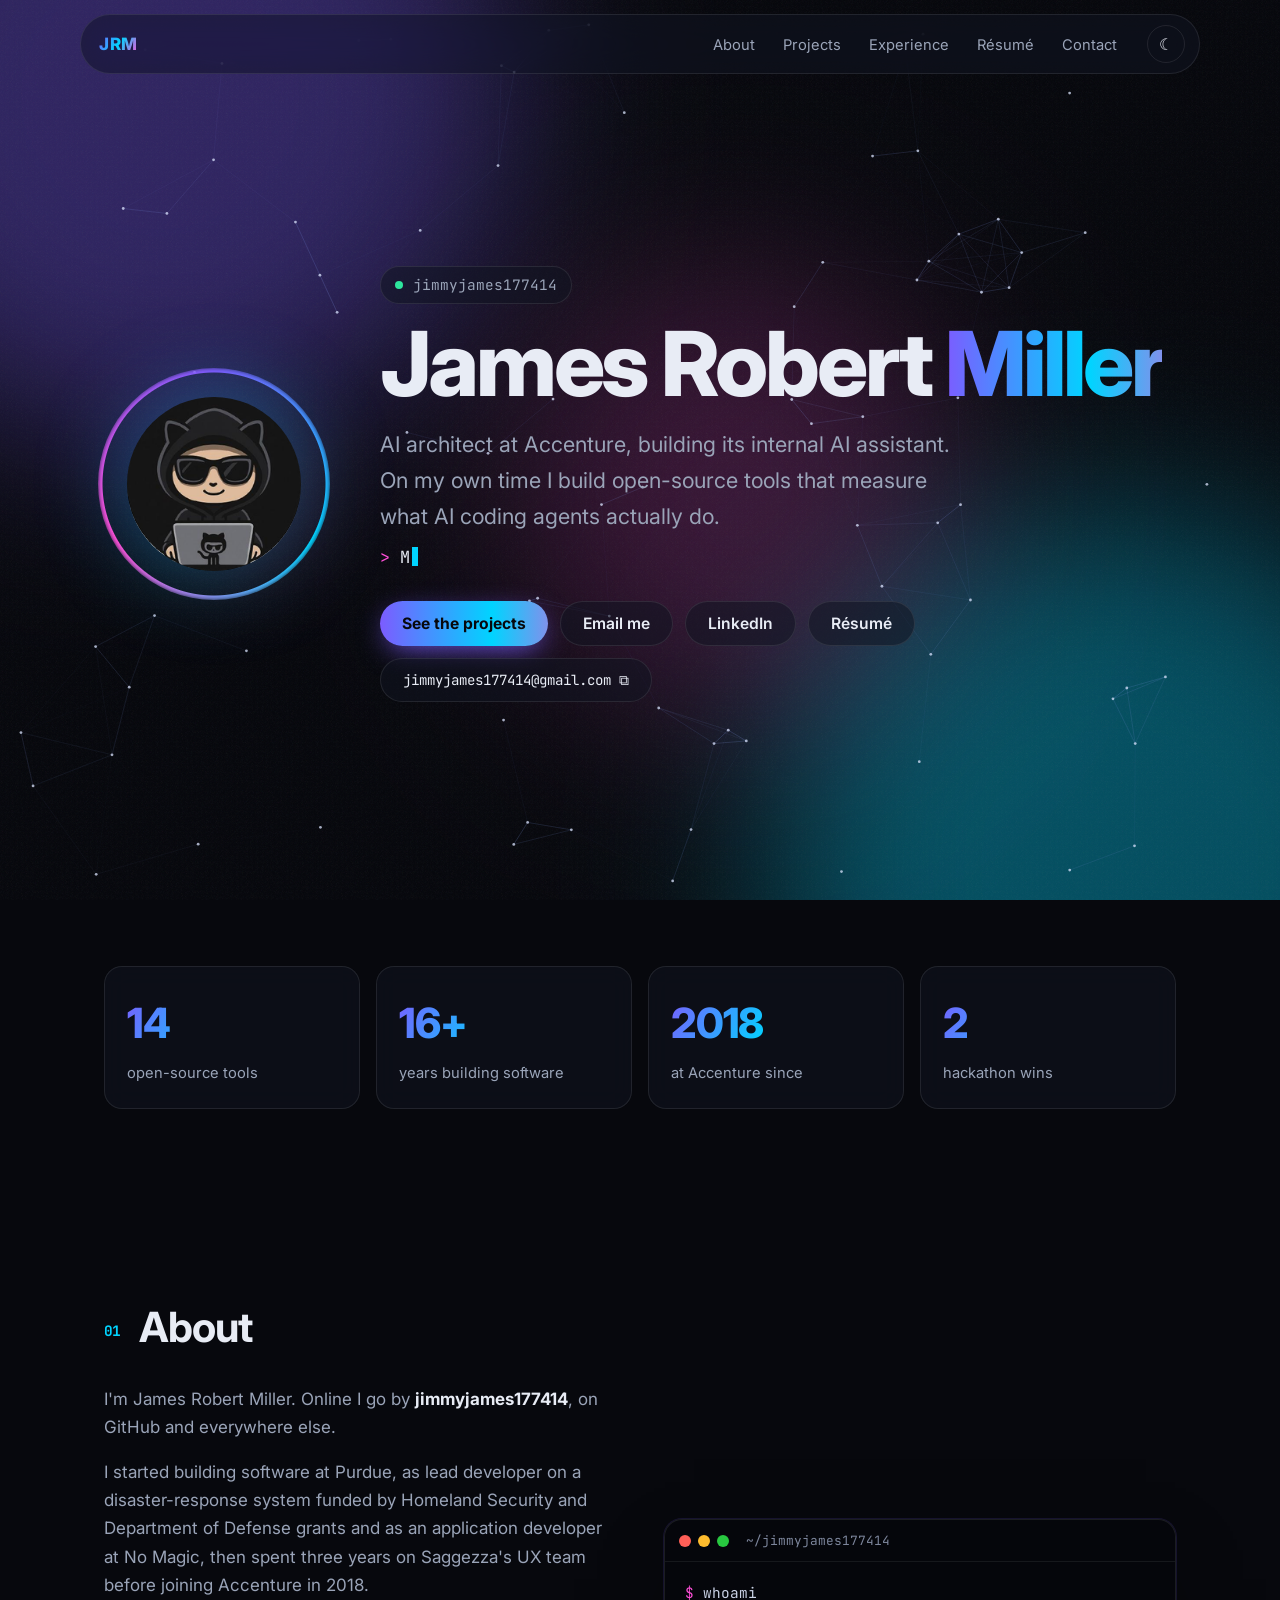
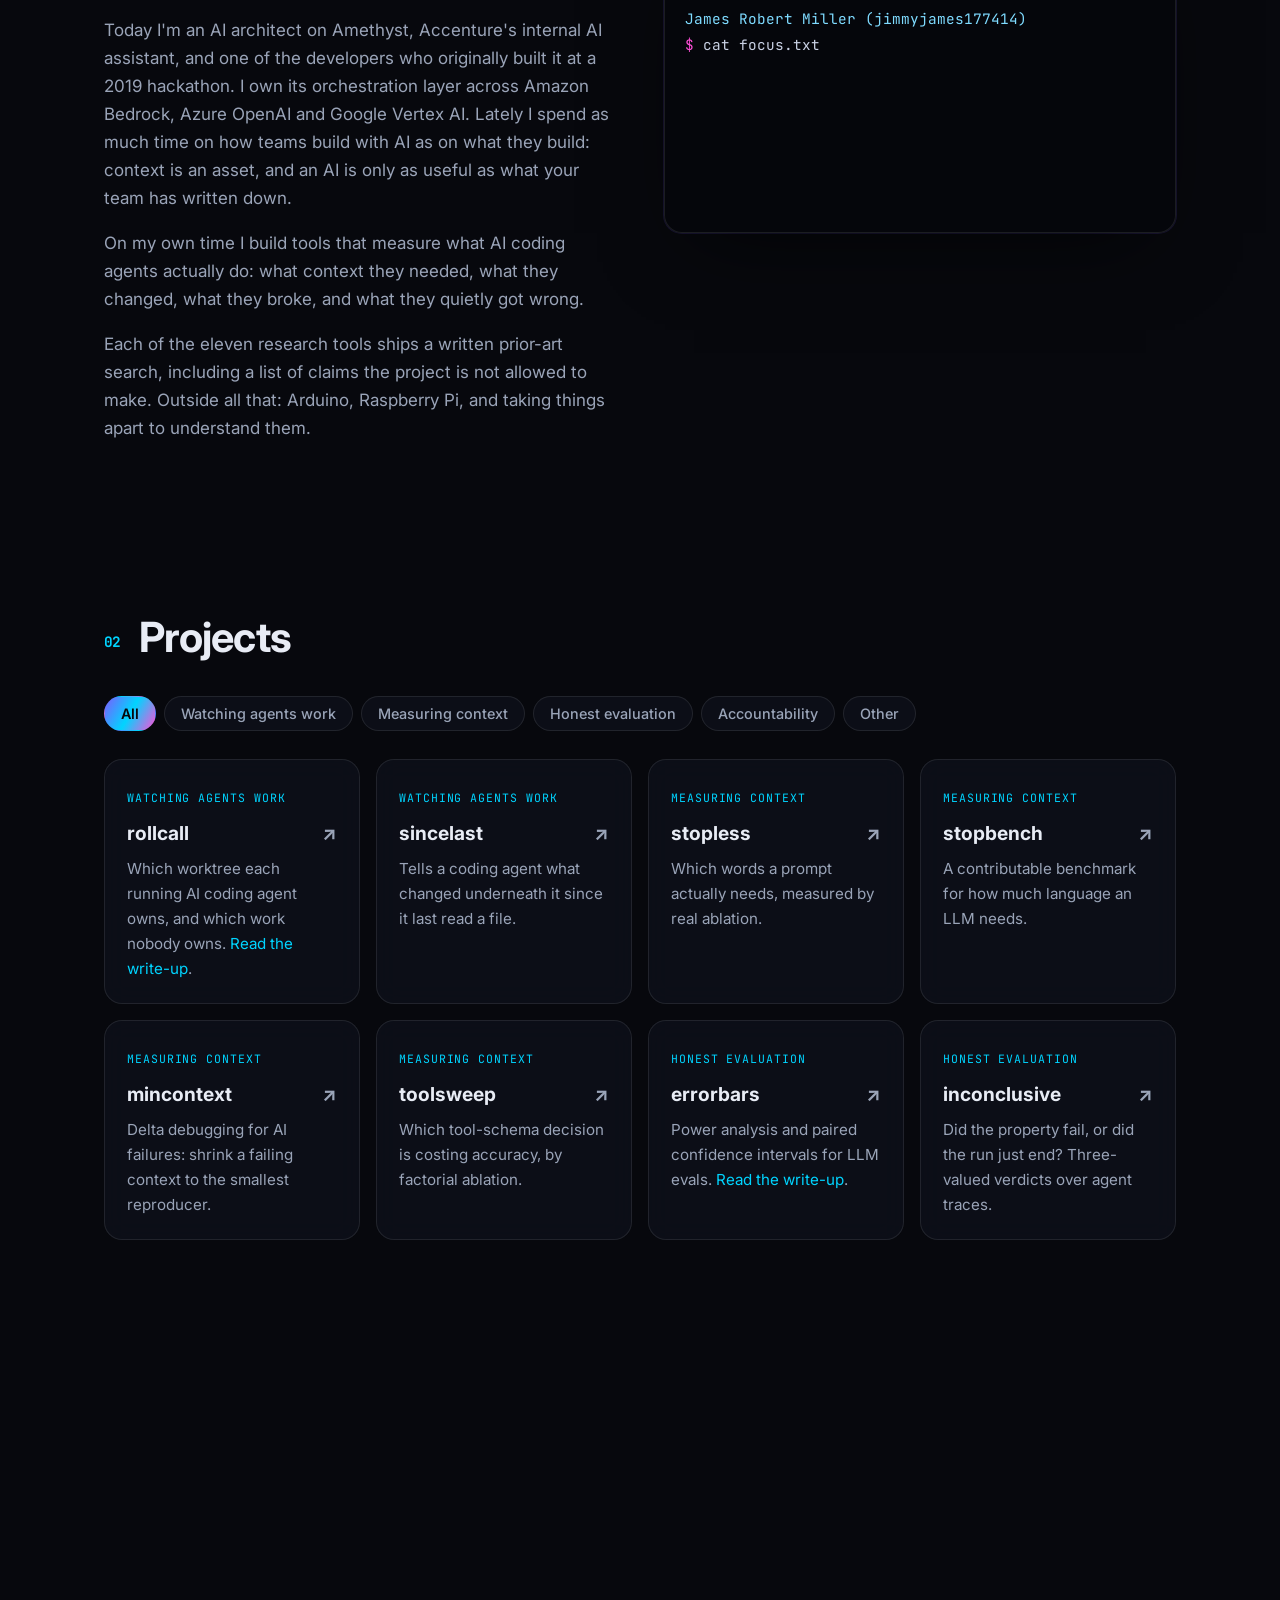
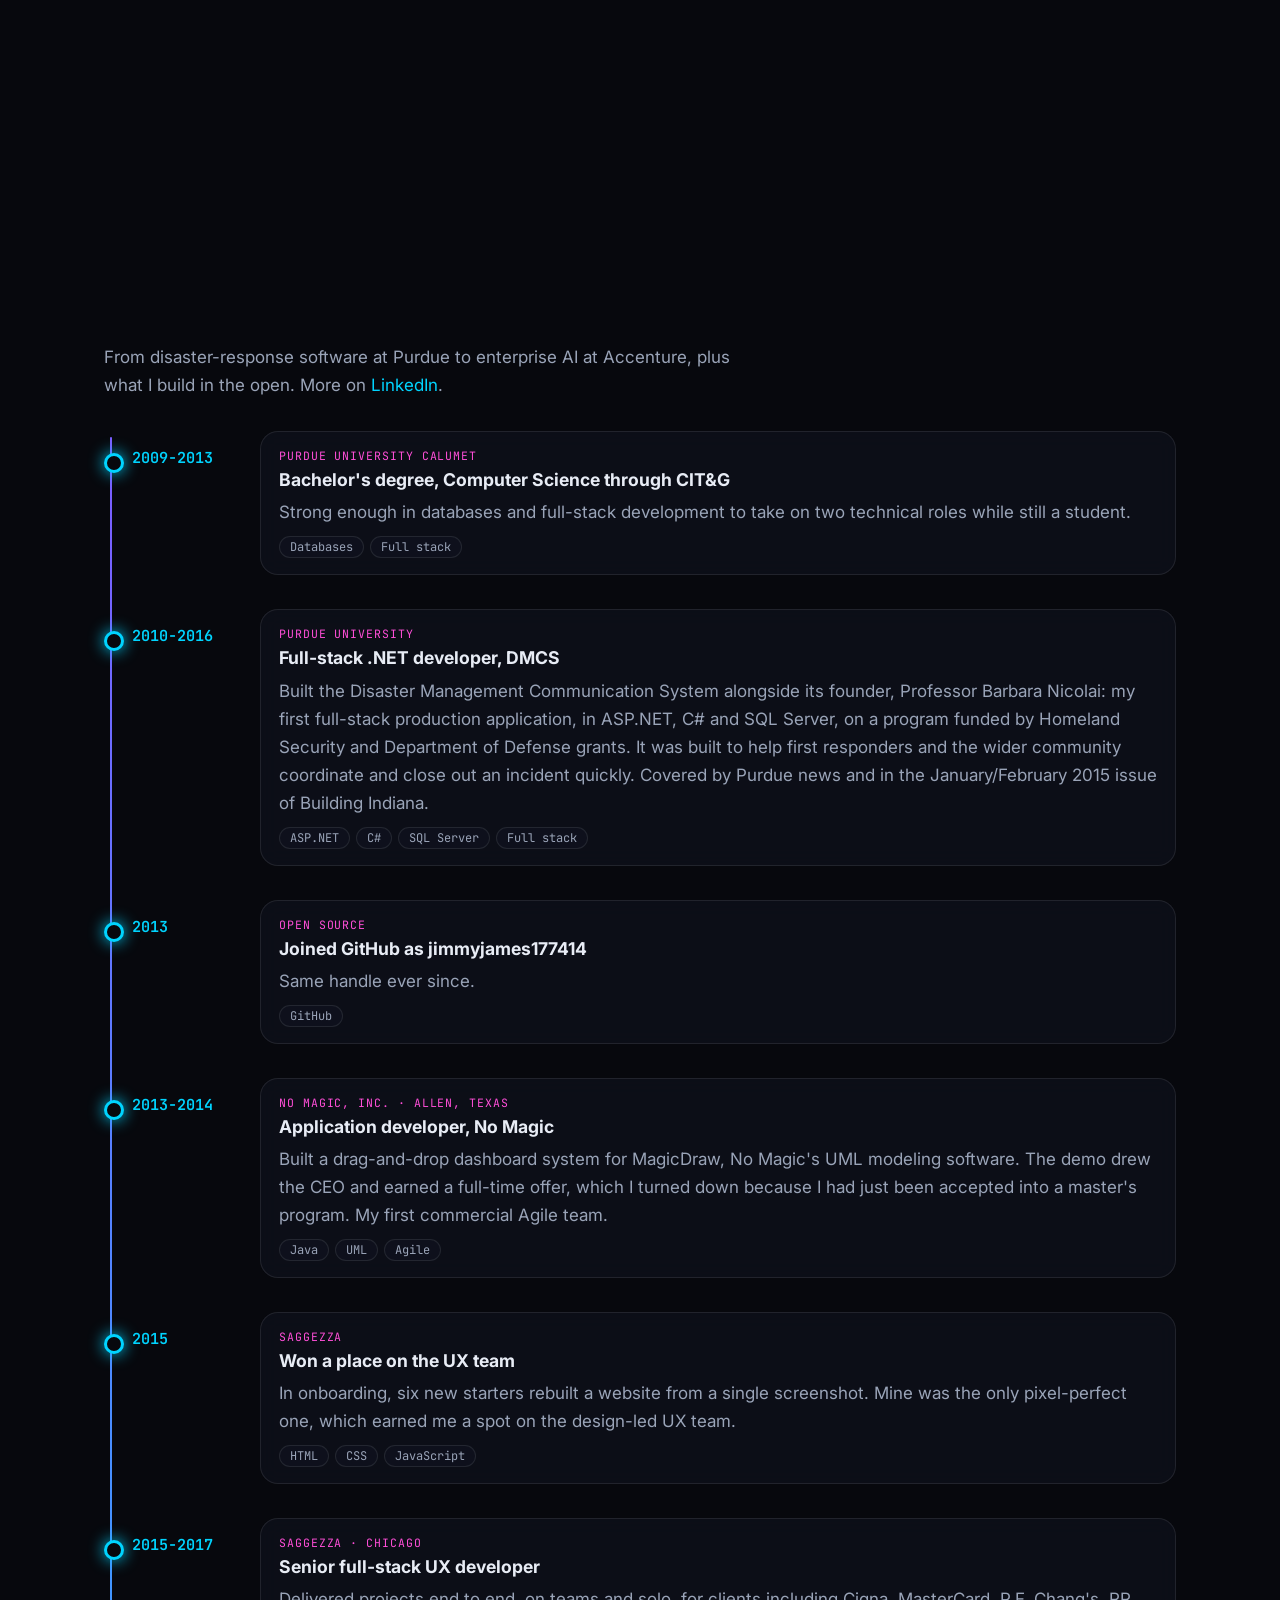
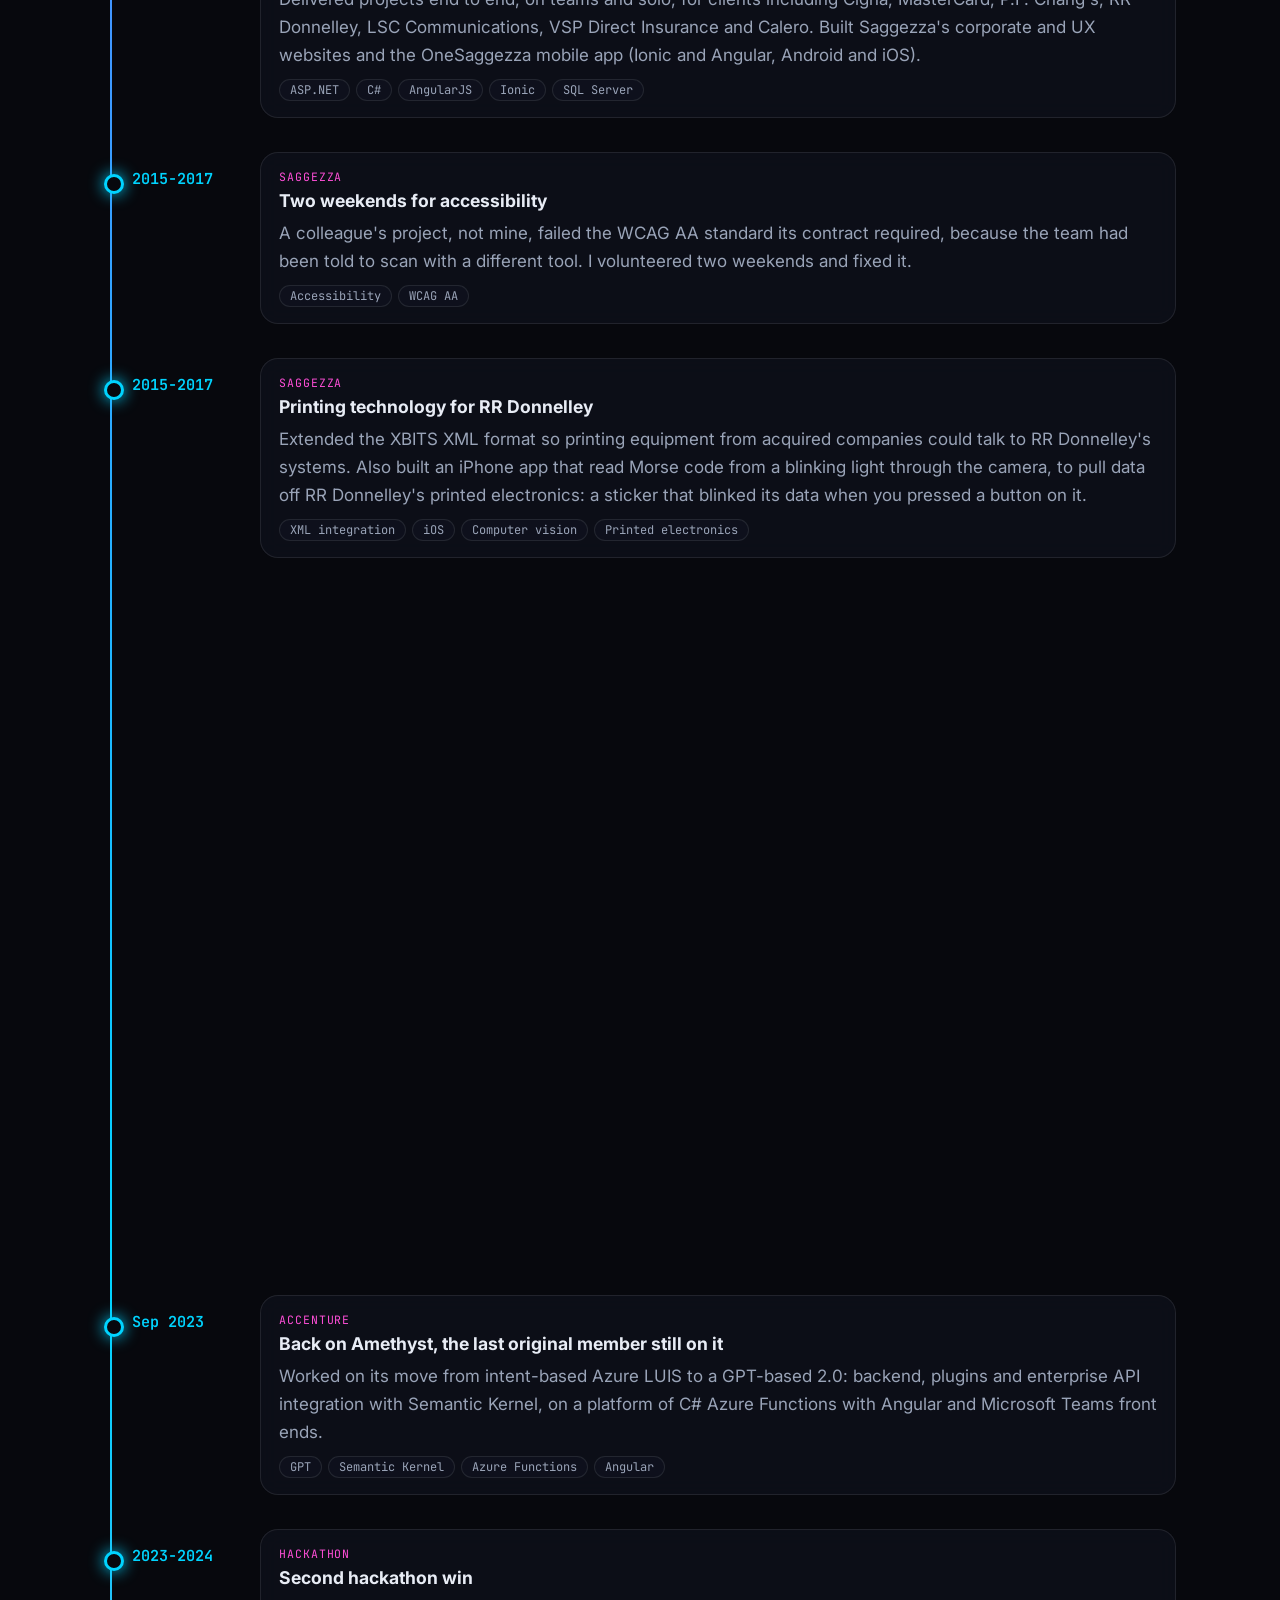
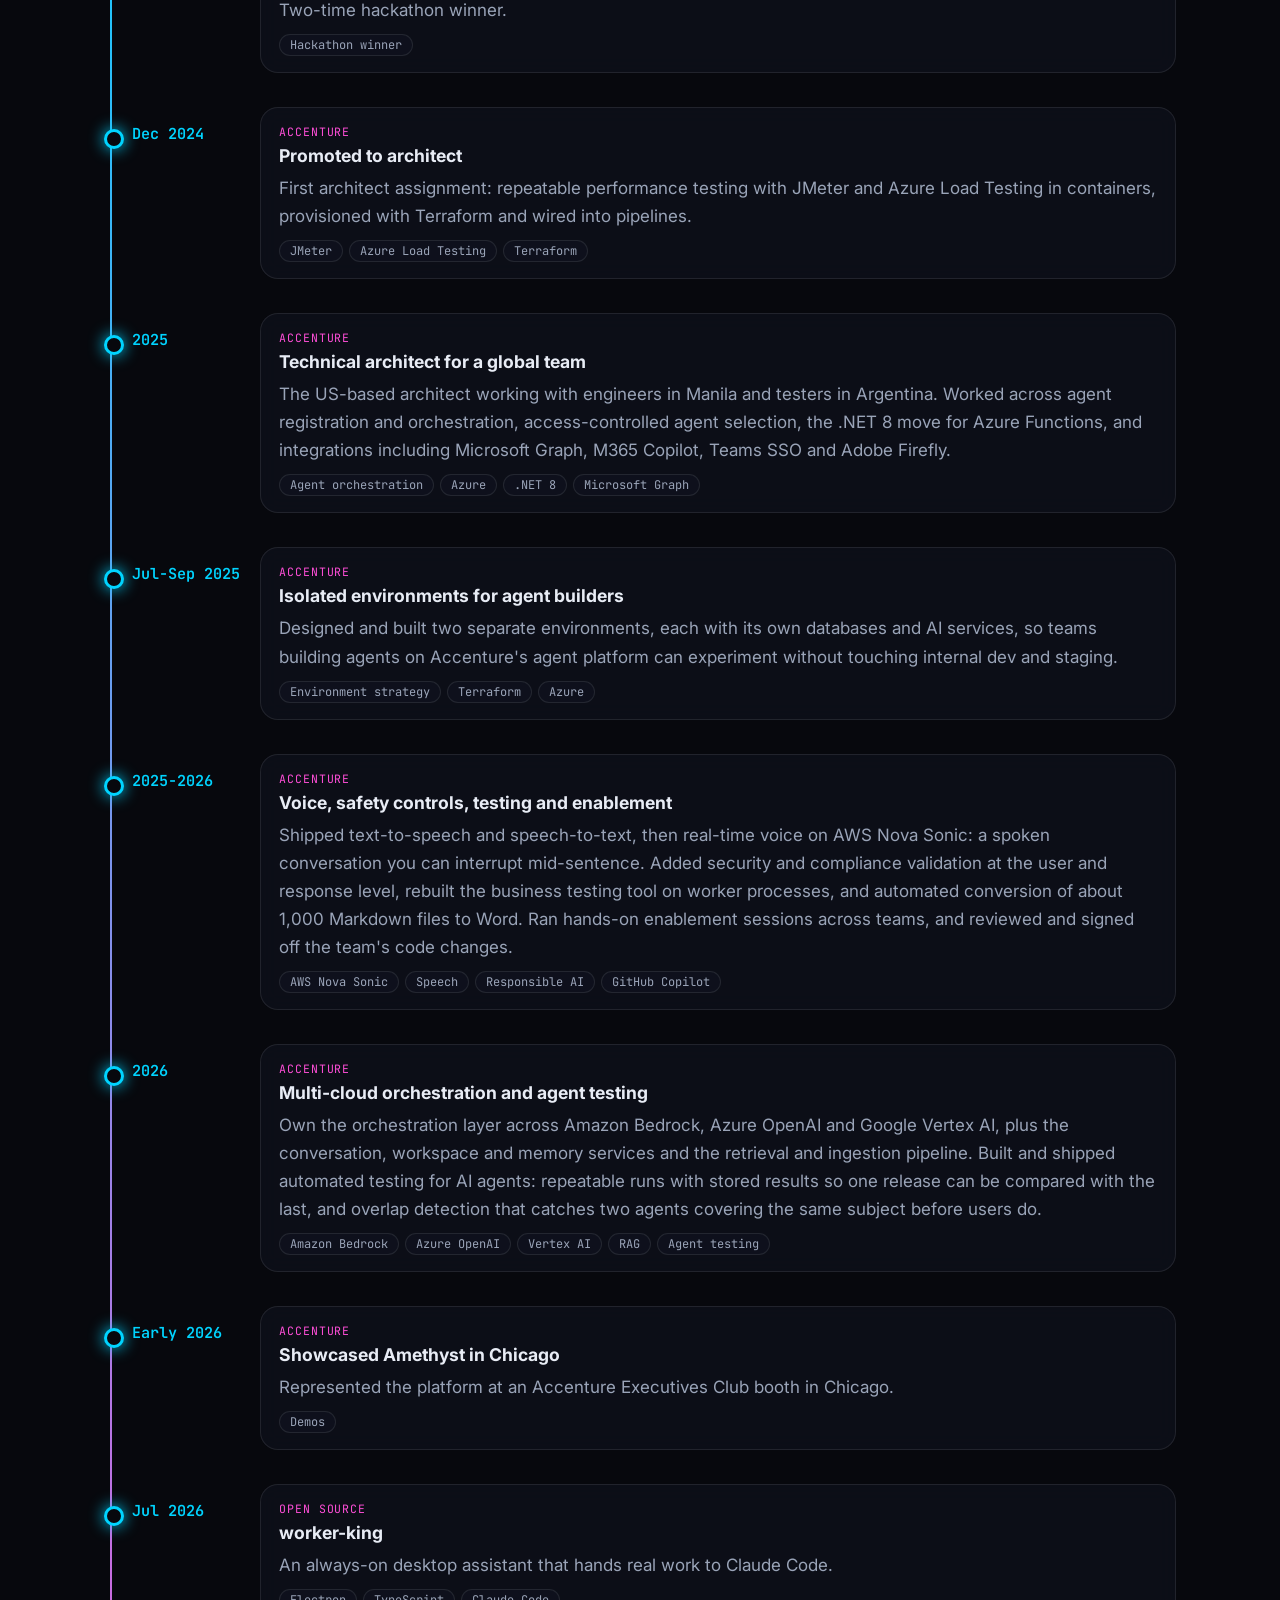
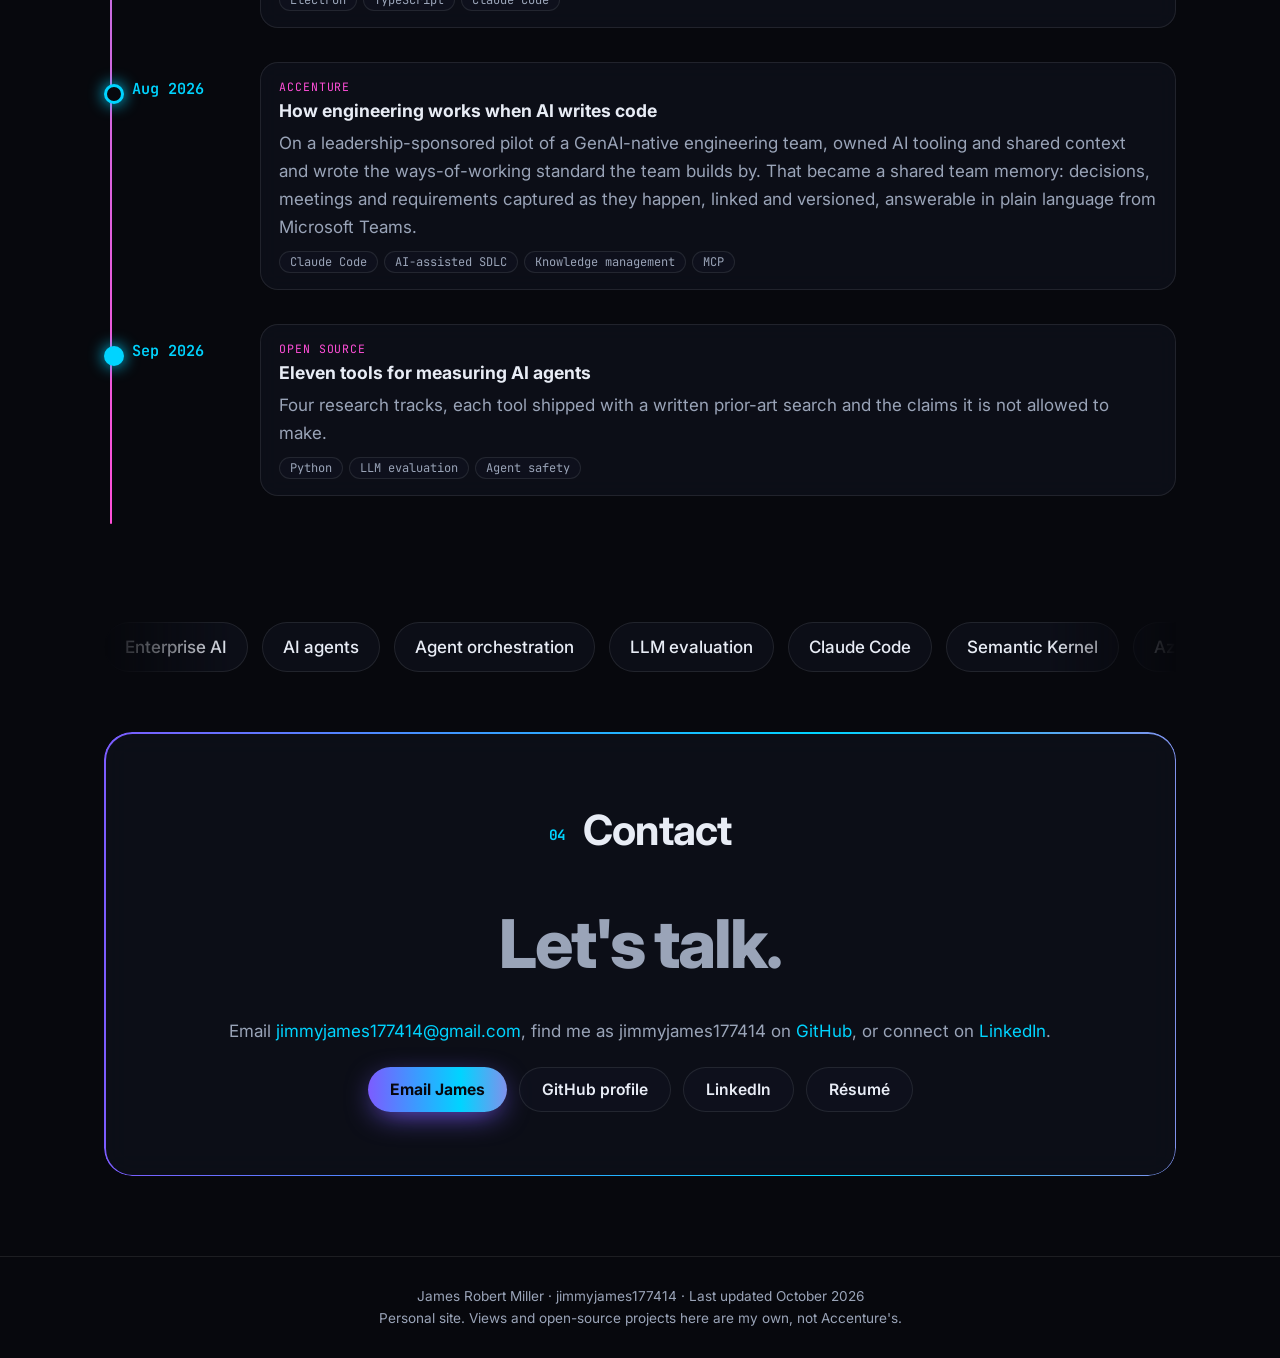
==== commit 0df1650b: "Add the Bluesky domain-handle file and link ORCID, Bluesky and Hugging Face - /.well-known/atproto-d" ====
--- a/index.html
+++ b/index.html
@@ -32,7 +32,7 @@
   "@context": "https://schema.org",
   "@type": "ProfilePage",
   "url": "https://jimmyjames177414.github.io/",
-  "dateModified": "2026-10-21T07:00:00-05:00",
+  "dateModified": "2026-10-21T08:30:00-05:00",
   "mainEntity": {
     "@type": "Person",
     "@id": "https://jimmyjames177414.github.io/#person",
@@ -50,7 +50,10 @@
     "image": "https://jimmyjames177414.github.io/assets/avatar-256.png",
     "sameAs": [
       "https://github.com/jimmyjames177414",
-      "https://www.linkedin.com/in/jimmyjames177414/"
+      "https://www.linkedin.com/in/jimmyjames177414/",
+      "https://huggingface.co/jimmyjames177414",
+      "https://orcid.org/0009-0009-2403-5586",
+      "https://bsky.app/profile/did:plc:4oco2fdo75lsageyh7txkivs"
     ],
     "knowsAbout": ["Enterprise AI assistants", "Amazon Bedrock", "Azure OpenAI", "Google Vertex AI", "RAG", "MCP", "AI agents", "Agent orchestration", "LLM evaluation", "Claude Code", "Semantic Kernel", "Azure", "AWS", "Terraform", "Performance engineering", ".NET", "Python", "TypeScript", "Angular"]
   }
